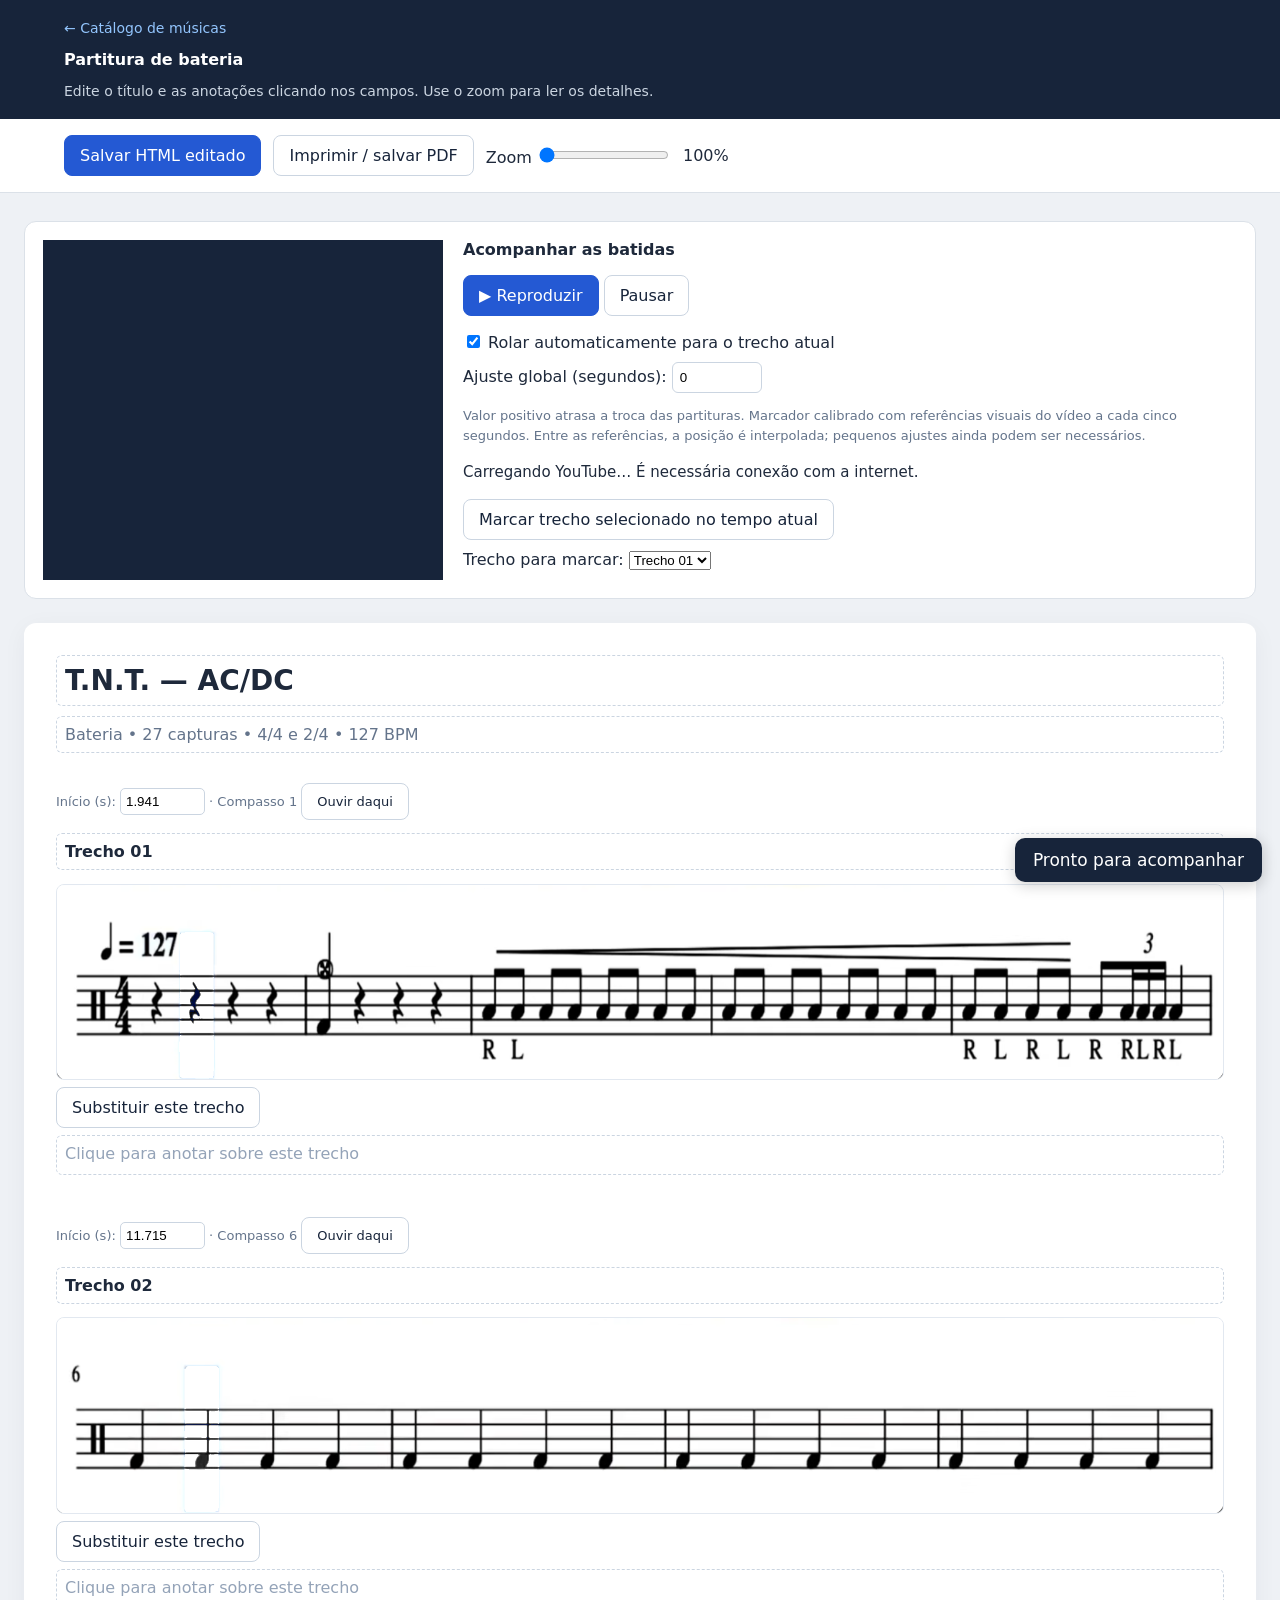
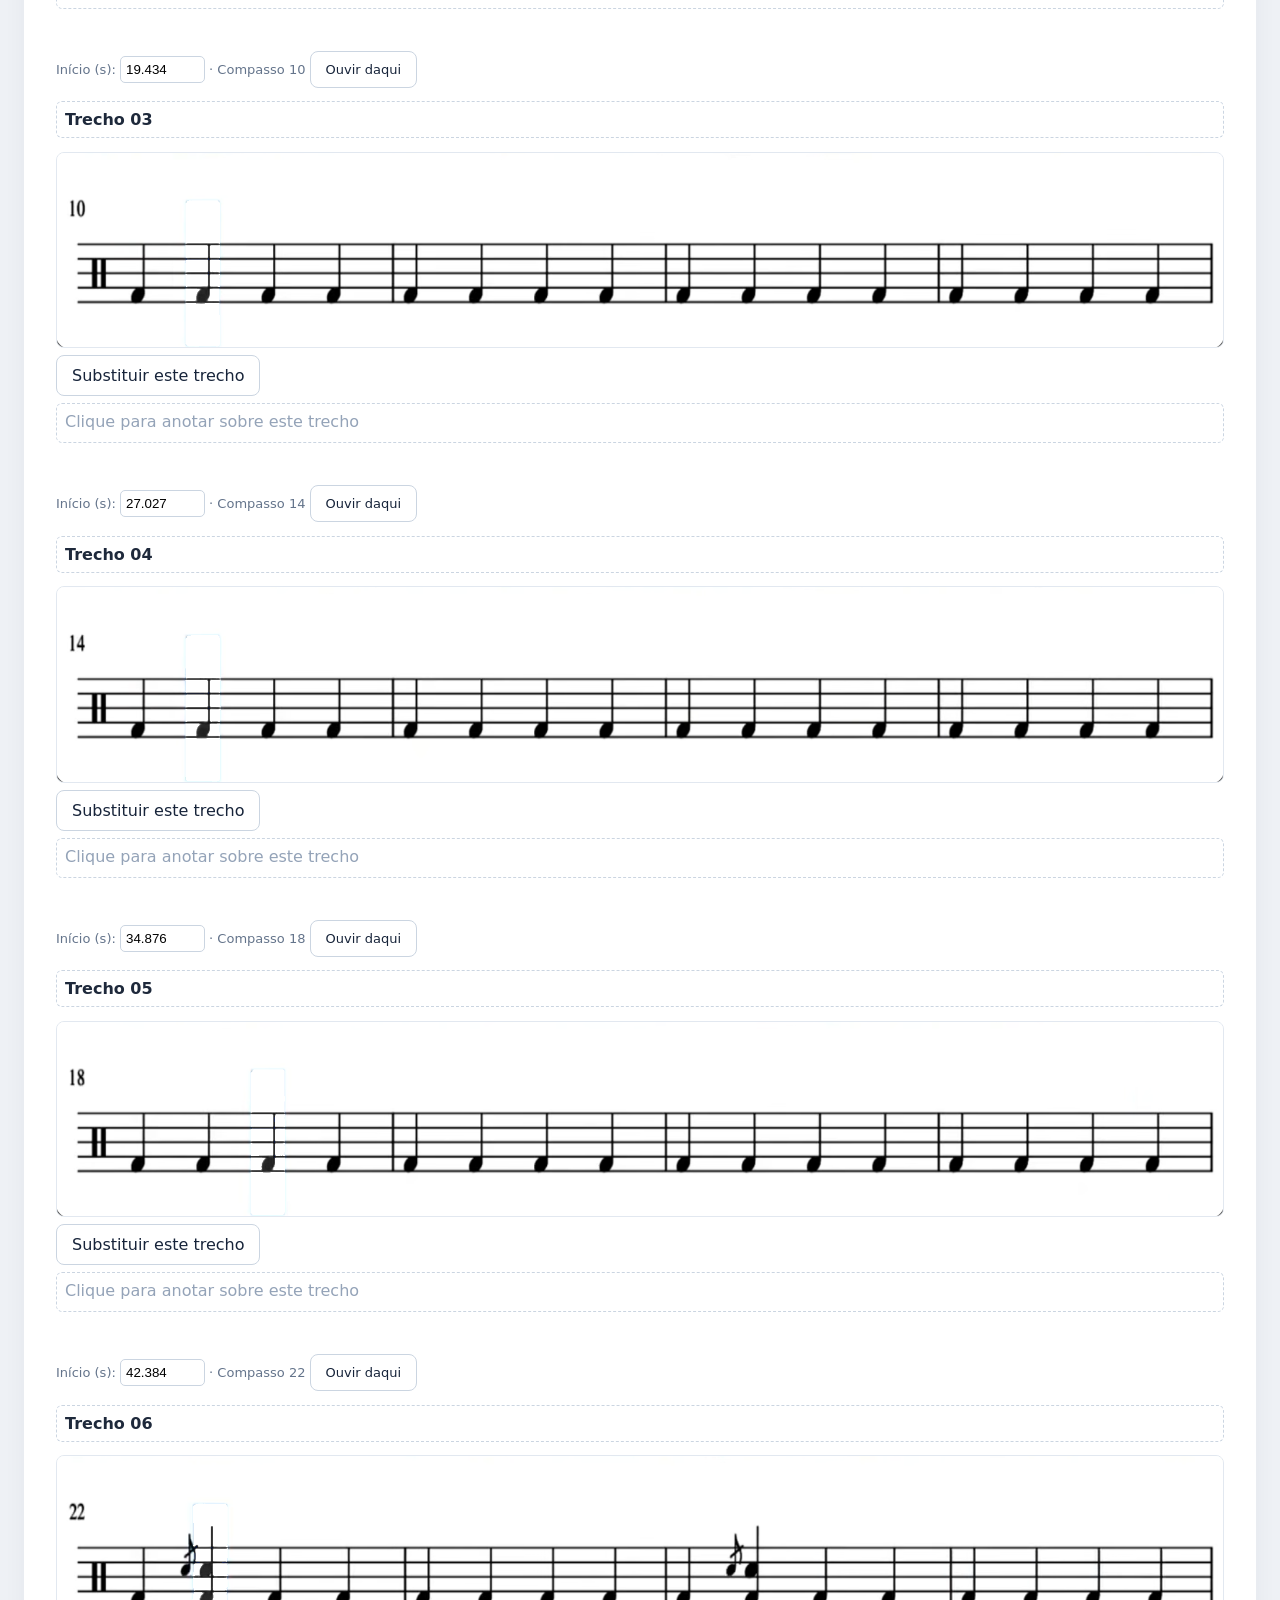
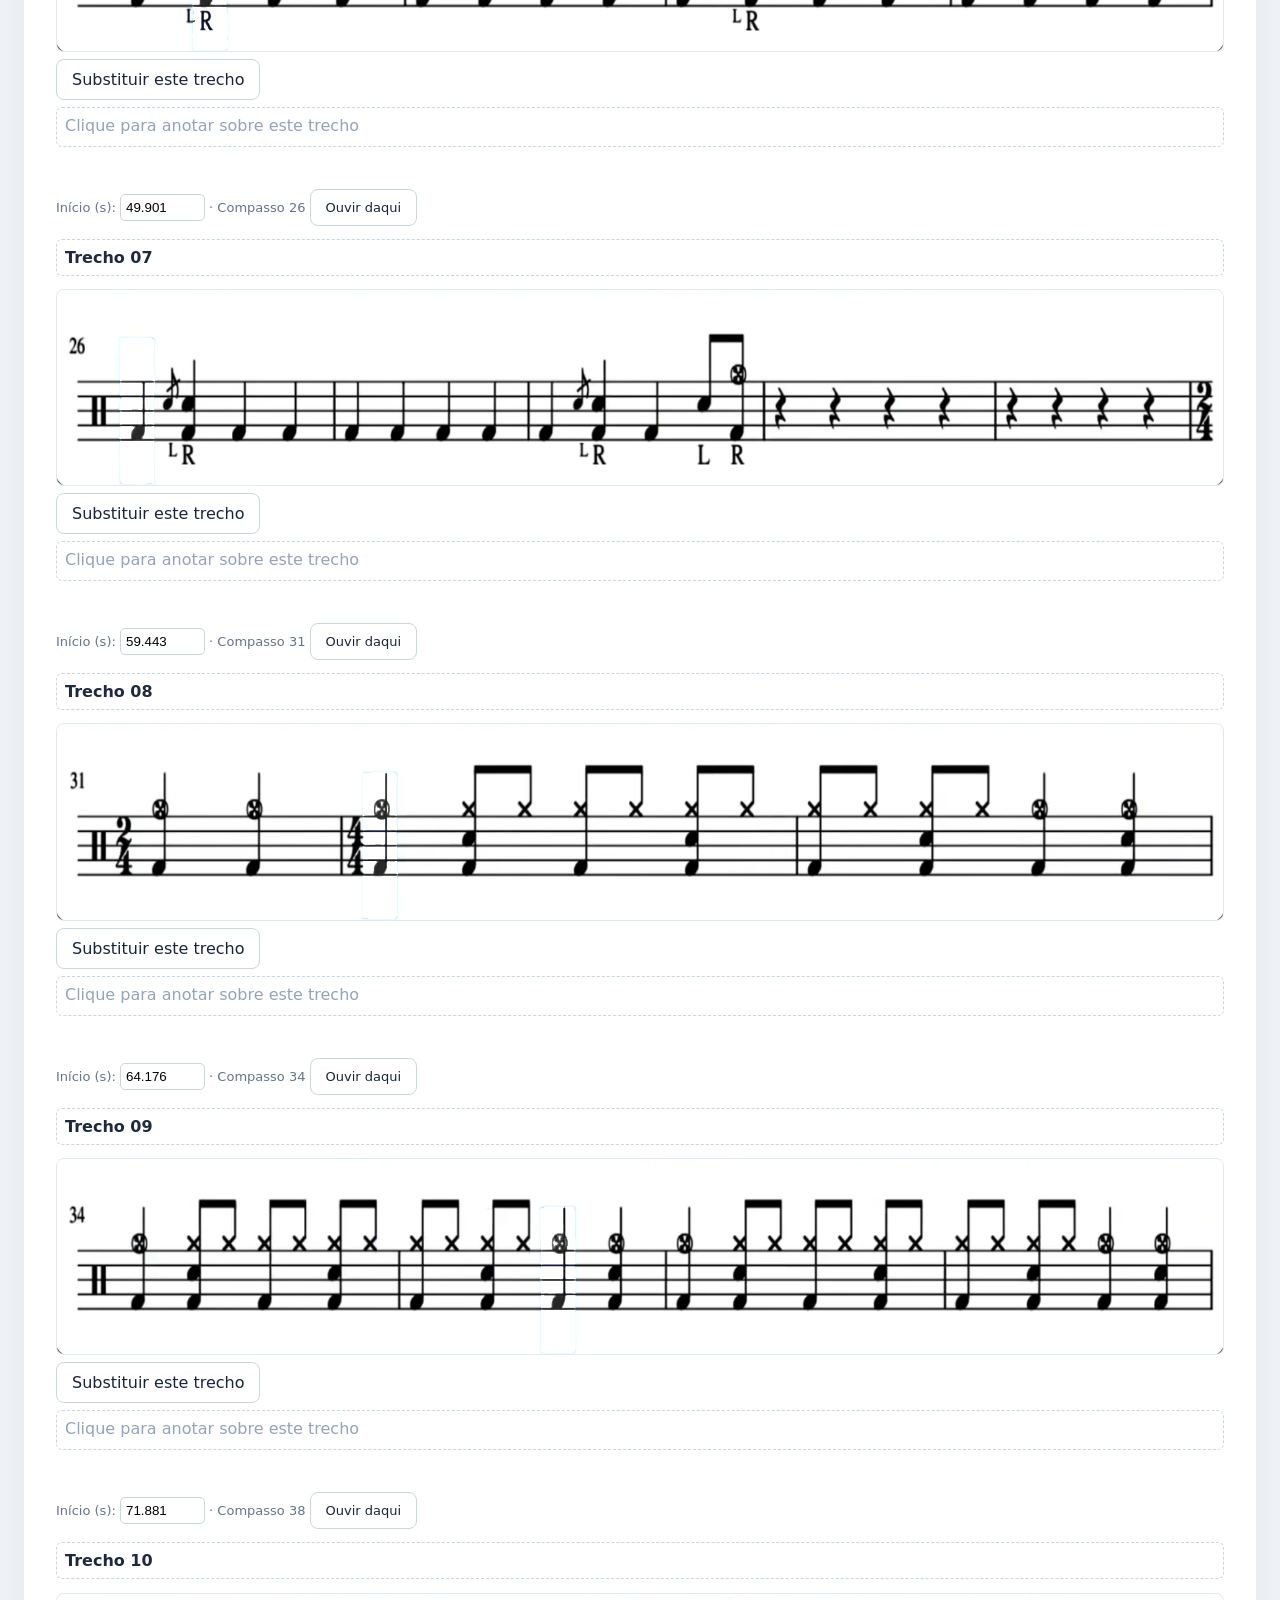
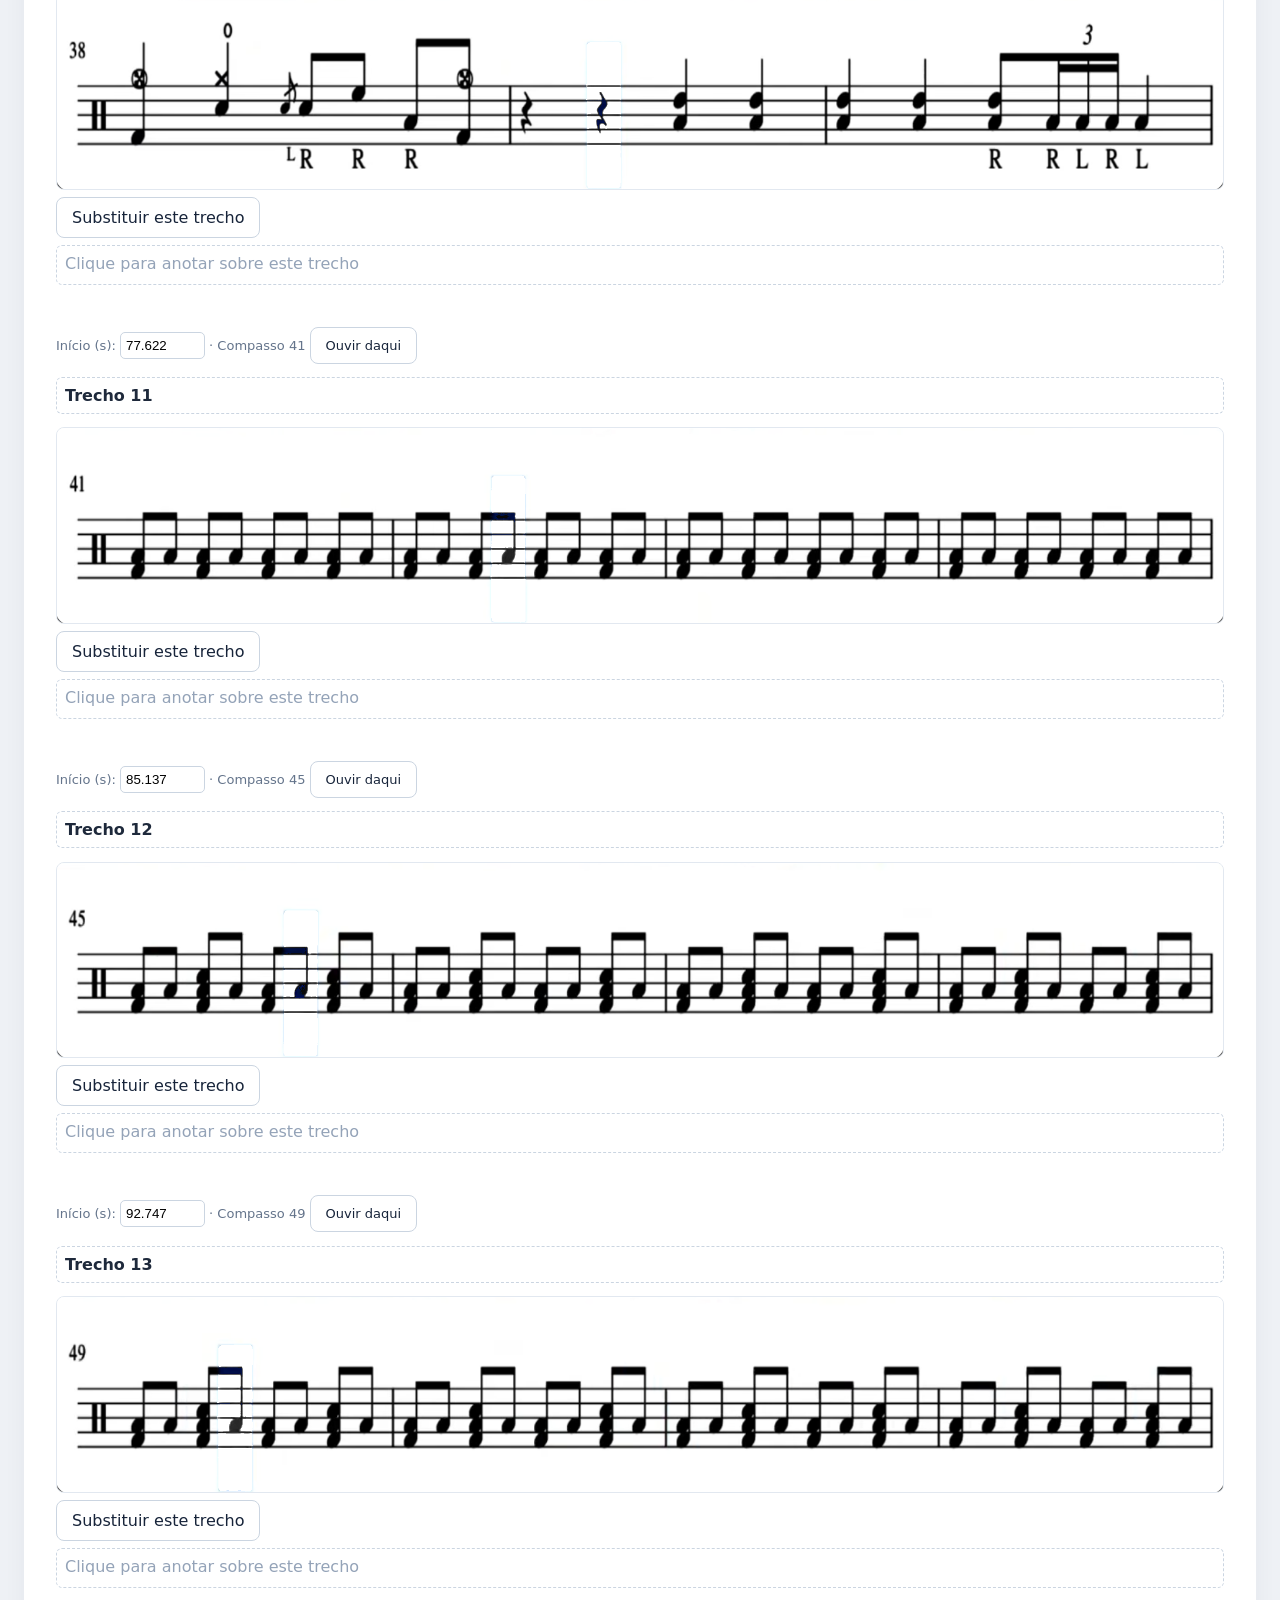
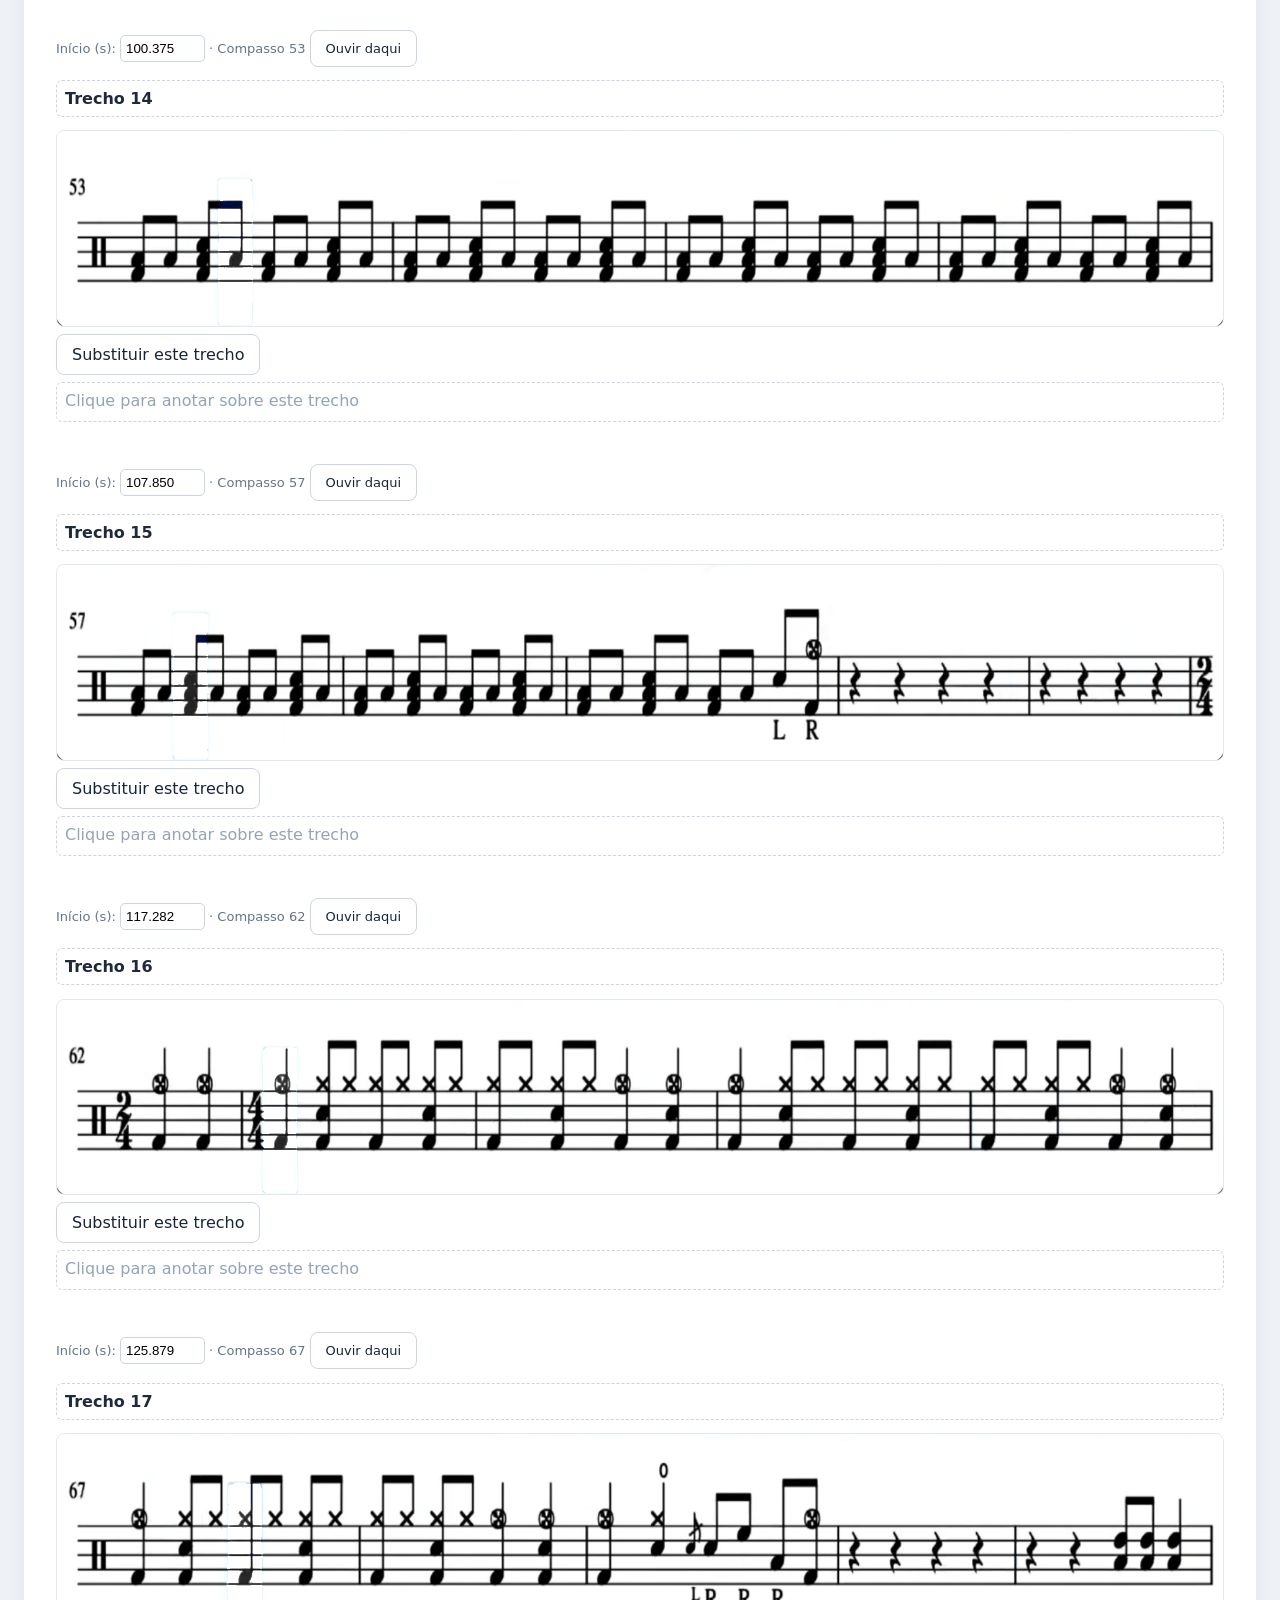
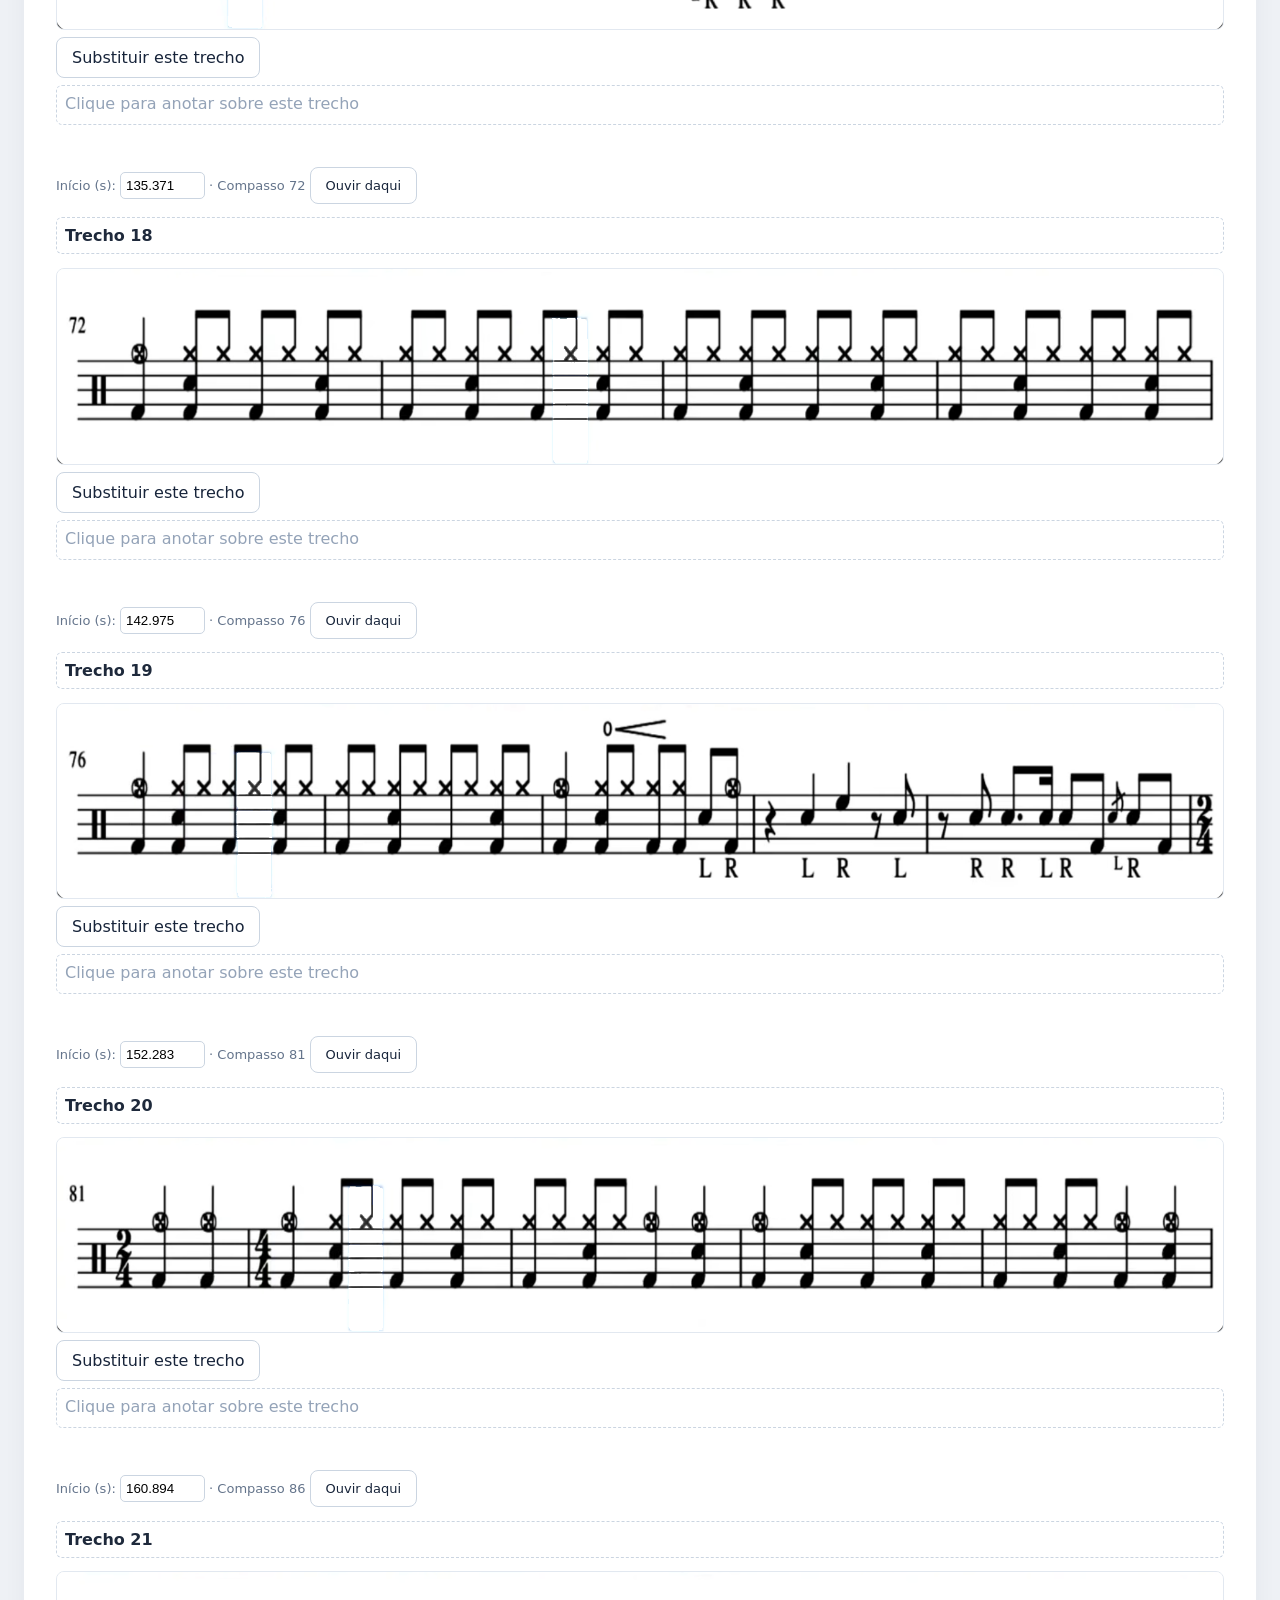
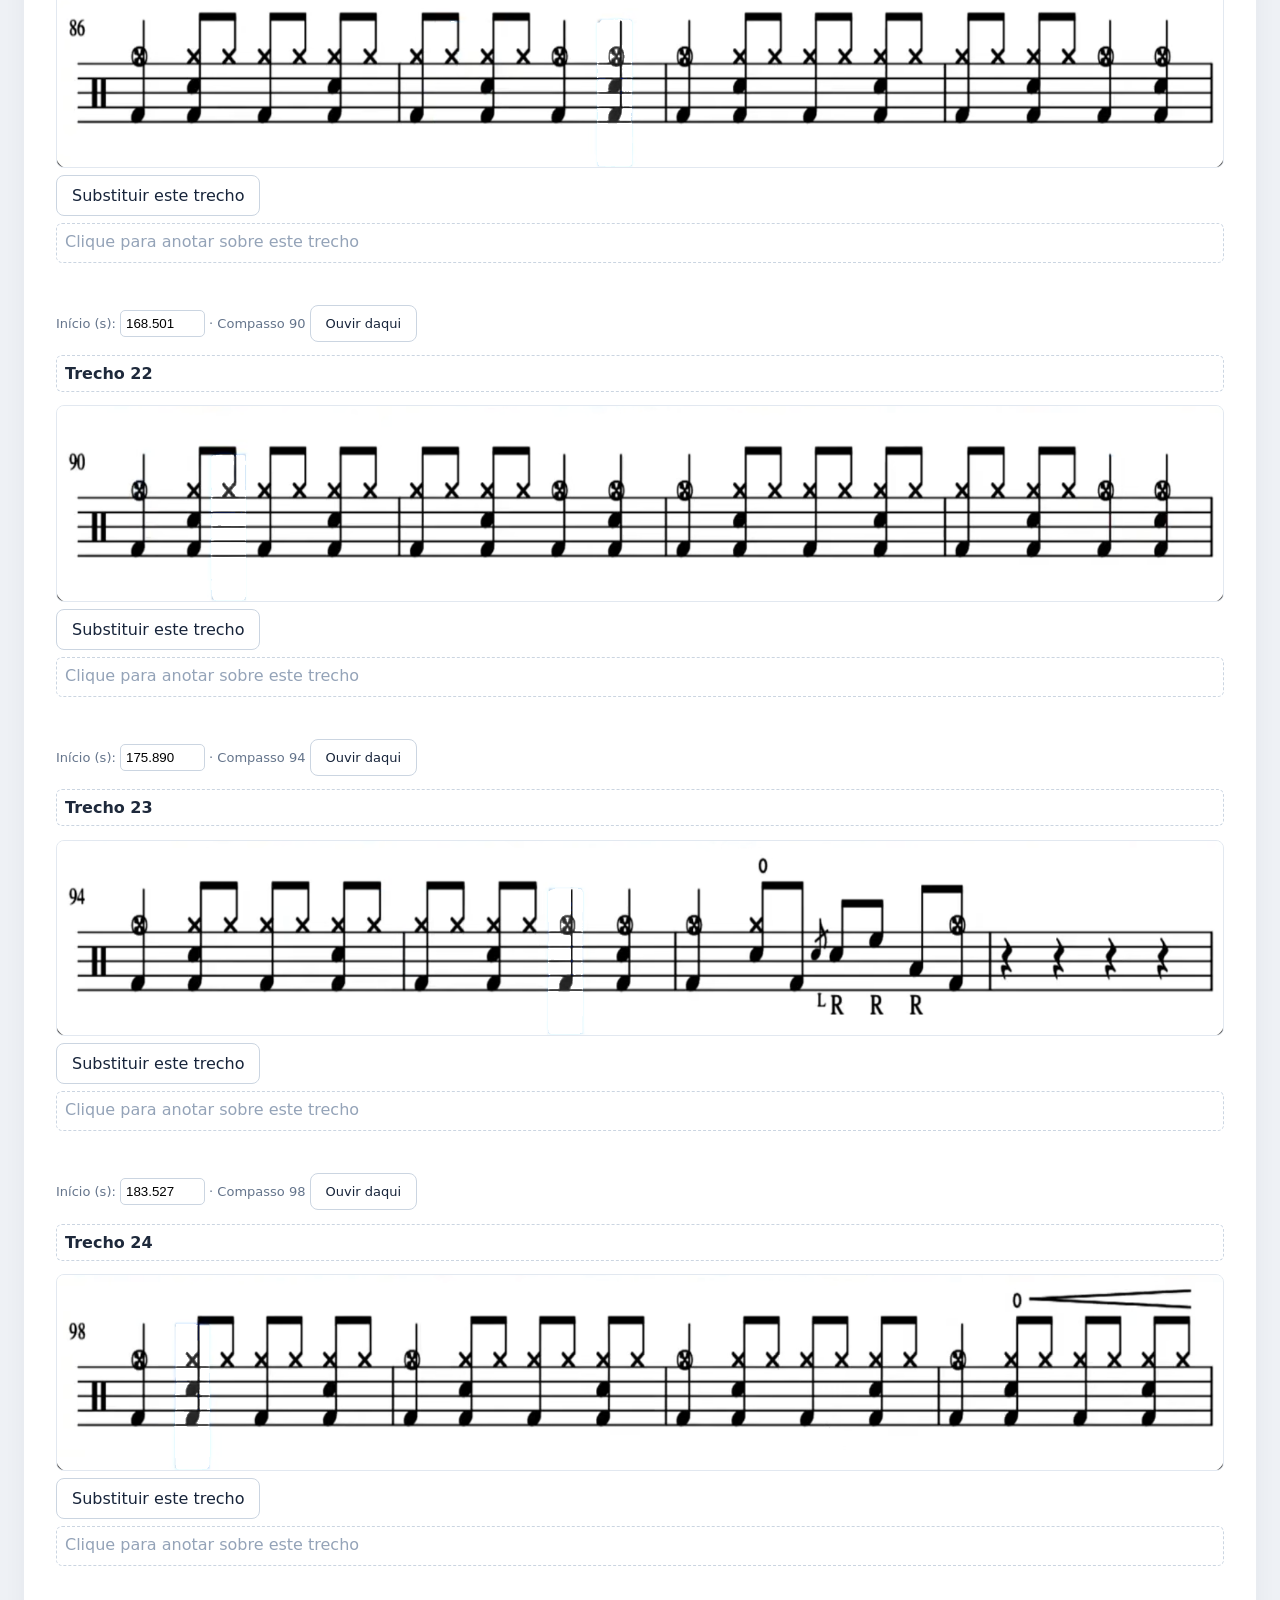
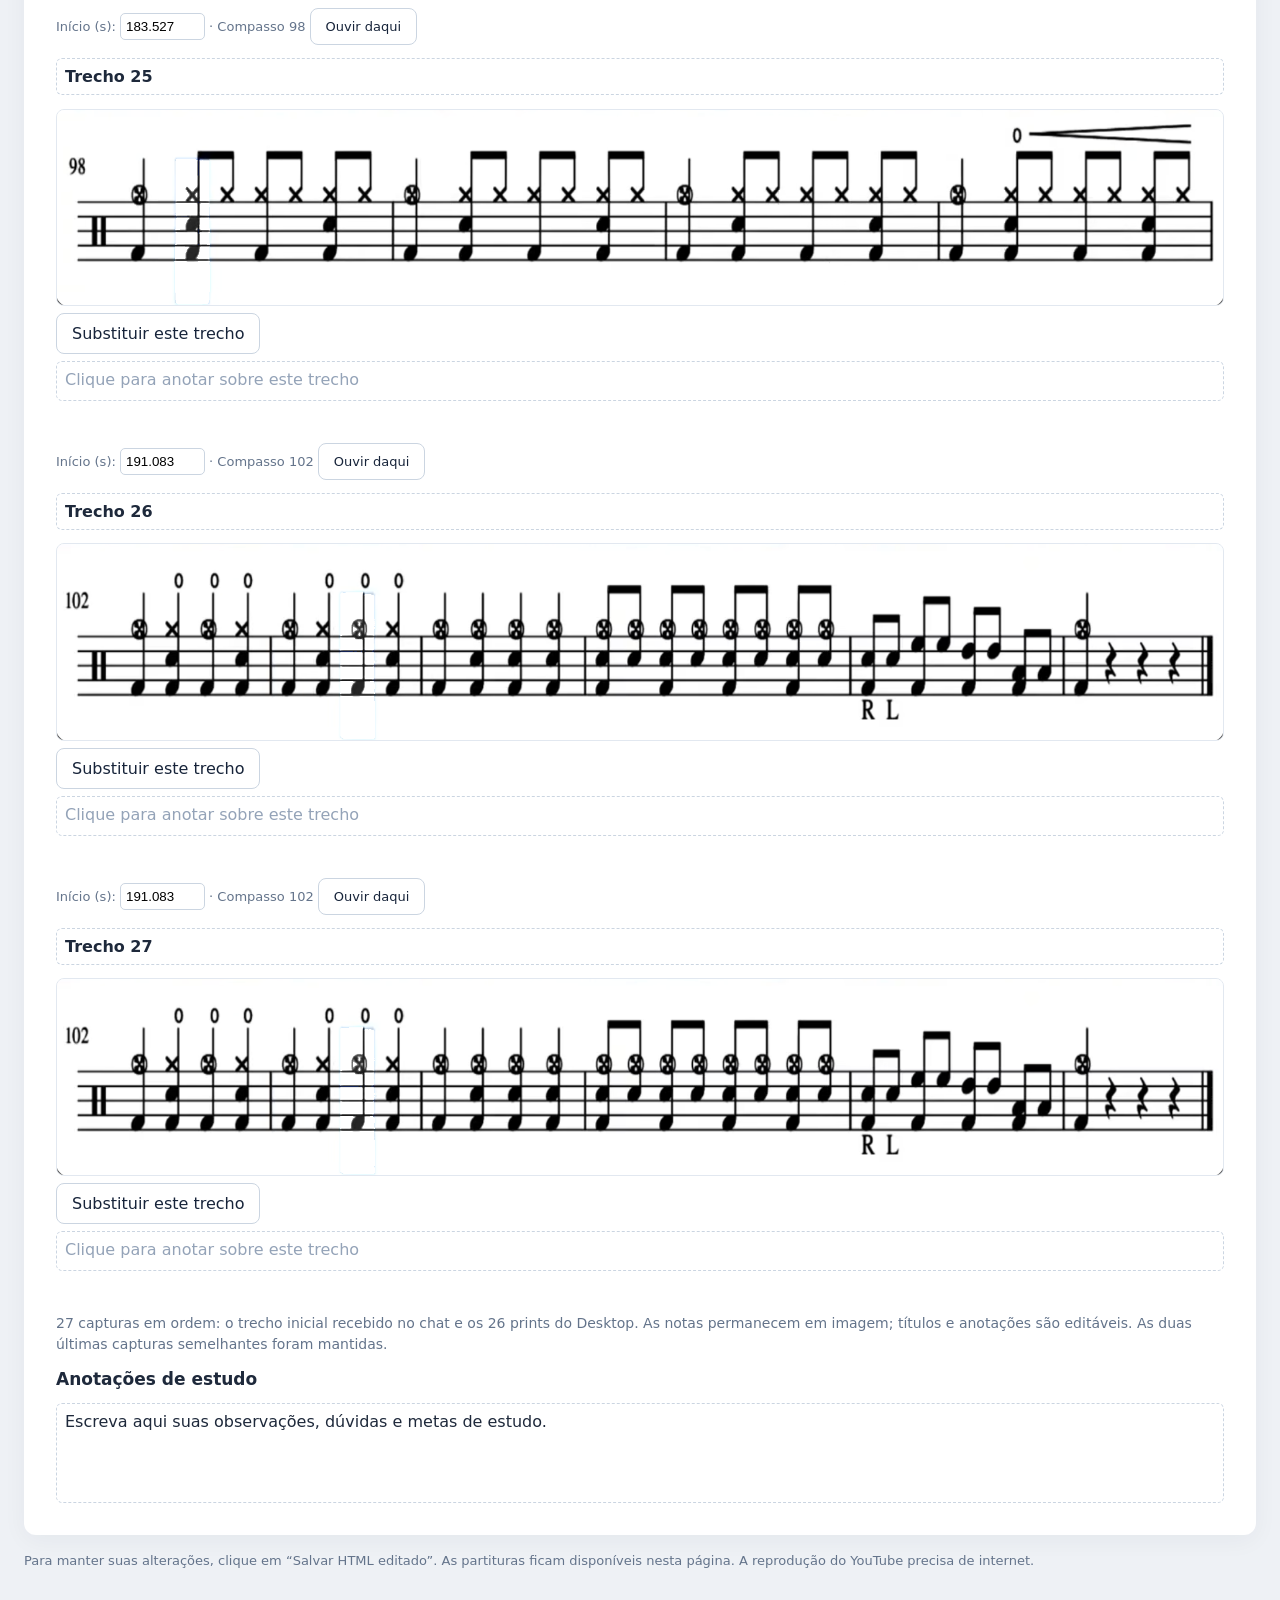
==== musicas/tnt-acdc/index.html @ f01b8e21 "Create drum music catalog with TNT score player" ====
<!doctype html>
<html lang="pt-BR"><head><meta charset="utf-8"><meta name="referrer" content="strict-origin-when-cross-origin"><meta name="viewport" content="width=device-width,initial-scale=1"><title>T.N.T. — Partitura de bateria</title>
<link rel="stylesheet" href="player.css"></head><body>
<header><a class="catalog-back" href="../../">← Catálogo de músicas</a><strong>Partitura de bateria</strong><p>Edite o título e as anotações clicando nos campos. Use o zoom para ler os detalhes.</p></header>
<div class="toolbar"><button class="primary" onclick="downloadHTML()">Salvar HTML editado</button><button onclick="window.print()">Imprimir / salvar PDF</button><label>Zoom <input id="zoom" type="range" min="100" max="250" value="100" aria-label="Zoom da partitura"></label><span id="zoomValue">100%</span><span class="status" id="status" role="status"></span></div>
<main><section class="follow-panel no-print"><div class="follow-layout"><div class="video-wrap"><div id="youtube-player"></div></div><div class="follow-controls"><strong>Acompanhar as batidas</strong><p><button class="primary" onclick="playMusic()">▶ Reproduzir</button> <button onclick="pauseMusic()">Pausar</button></p><label><input id="autoFollow" type="checkbox" checked> Rolar automaticamente para o trecho atual</label><label>Ajuste global (segundos): <input id="syncOffset" type="number" value="0" step="0.1" onchange="saveOffset(this)"></label><p class="sync-warning">Valor positivo atrasa a troca das partituras. Marcador calibrado com referências visuais do vídeo a cada cinco segundos. Entre as referências, a posição é interpolada; pequenos ajustes ainda podem ser necessários.</p><p id="playStatus" class="play-status" role="status">Carregando YouTube… É necessária conexão com a internet.</p><button onclick="markCurrent()">Marcar trecho selecionado no tempo atual</button><label>Trecho para marcar: <select id="markSelect"></select></label></div></div></section><article class="sheet"><h1 contenteditable="true" aria-label="Título">T.N.T. — AC/DC</h1><div class="subtitle" contenteditable="true" aria-label="Descrição">Bateria • 27 capturas • 4/4 e 2/4 • 127 BPM</div><section class="part" data-start="0.000" data-measure="1" data-auto="true"><div class="sync-time no-print">Início (s): <input class="part-start" type="number" step="0.1" min="0" value="0.000" onchange="updateStart(this)"> · Compasso 1 <button onclick="seekPart(this)">Ouvir daqui</button></div><h2 contenteditable="true">Trecho 01</h2><div class="score-scroll"><div class="score-surface"><img class="score-image" src="partitura-01.png" alt="Partitura de bateria, trecho 1"><div class="beat-cursor" aria-hidden="true"></div></div></div><label class="upload no-print">Substituir este trecho<input type="file" accept="image/*" onchange="replacePart(this)"></label><div class="notes part-note" contenteditable="true" aria-label="Anotação do trecho 1"></div></section><section class="part" data-start="9.449" data-measure="6" data-auto="true"><div class="sync-time no-print">Início (s): <input class="part-start" type="number" step="0.1" min="0" value="9.449" onchange="updateStart(this)"> · Compasso 6 <button onclick="seekPart(this)">Ouvir daqui</button></div><h2 contenteditable="true">Trecho 02</h2><div class="score-scroll"><div class="score-surface"><img class="score-image" src="partitura-02.png" alt="Partitura de bateria, trecho 2"><div class="beat-cursor" aria-hidden="true"></div></div></div><label class="upload no-print">Substituir este trecho<input type="file" accept="image/*" onchange="replacePart(this)"></label><div class="notes part-note" contenteditable="true" aria-label="Anotação do trecho 2"></div></section><section class="part" data-start="17.008" data-measure="10" data-auto="true"><div class="sync-time no-print">Início (s): <input class="part-start" type="number" step="0.1" min="0" value="17.008" onchange="updateStart(this)"> · Compasso 10 <button onclick="seekPart(this)">Ouvir daqui</button></div><h2 contenteditable="true">Trecho 03</h2><div class="score-scroll"><div class="score-surface"><img class="score-image" src="partitura-03.png" alt="Partitura de bateria, trecho 3"><div class="beat-cursor" aria-hidden="true"></div></div></div><label class="upload no-print">Substituir este trecho<input type="file" accept="image/*" onchange="replacePart(this)"></label><div class="notes part-note" contenteditable="true" aria-label="Anotação do trecho 3"></div></section><section class="part" data-start="24.567" data-measure="14" data-auto="true"><div class="sync-time no-print">Início (s): <input class="part-start" type="number" step="0.1" min="0" value="24.567" onchange="updateStart(this)"> · Compasso 14 <button onclick="seekPart(this)">Ouvir daqui</button></div><h2 contenteditable="true">Trecho 04</h2><div class="score-scroll"><div class="score-surface"><img class="score-image" src="partitura-04.png" alt="Partitura de bateria, trecho 4"><div class="beat-cursor" aria-hidden="true"></div></div></div><label class="upload no-print">Substituir este trecho<input type="file" accept="image/*" onchange="replacePart(this)"></label><div class="notes part-note" contenteditable="true" aria-label="Anotação do trecho 4"></div></section><section class="part" data-start="32.126" data-measure="18" data-auto="true"><div class="sync-time no-print">Início (s): <input class="part-start" type="number" step="0.1" min="0" value="32.126" onchange="updateStart(this)"> · Compasso 18 <button onclick="seekPart(this)">Ouvir daqui</button></div><h2 contenteditable="true">Trecho 05</h2><div class="score-scroll"><div class="score-surface"><img class="score-image" src="partitura-05.png" alt="Partitura de bateria, trecho 5"><div class="beat-cursor" aria-hidden="true"></div></div></div><label class="upload no-print">Substituir este trecho<input type="file" accept="image/*" onchange="replacePart(this)"></label><div class="notes part-note" contenteditable="true" aria-label="Anotação do trecho 5"></div></section><section class="part" data-start="39.685" data-measure="22" data-auto="true"><div class="sync-time no-print">Início (s): <input class="part-start" type="number" step="0.1" min="0" value="39.685" onchange="updateStart(this)"> · Compasso 22 <button onclick="seekPart(this)">Ouvir daqui</button></div><h2 contenteditable="true">Trecho 06</h2><div class="score-scroll"><div class="score-surface"><img class="score-image" src="partitura-06.png" alt="Partitura de bateria, trecho 6"><div class="beat-cursor" aria-hidden="true"></div></div></div><label class="upload no-print">Substituir este trecho<input type="file" accept="image/*" onchange="replacePart(this)"></label><div class="notes part-note" contenteditable="true" aria-label="Anotação do trecho 6"></div></section><section class="part" data-start="47.244" data-measure="26" data-auto="true"><div class="sync-time no-print">Início (s): <input class="part-start" type="number" step="0.1" min="0" value="47.244" onchange="updateStart(this)"> · Compasso 26 <button onclick="seekPart(this)">Ouvir daqui</button></div><h2 contenteditable="true">Trecho 07</h2><div class="score-scroll"><div class="score-surface"><img class="score-image" src="partitura-07.png" alt="Partitura de bateria, trecho 7"><div class="beat-cursor" aria-hidden="true"></div></div></div><label class="upload no-print">Substituir este trecho<input type="file" accept="image/*" onchange="replacePart(this)"></label><div class="notes part-note" contenteditable="true" aria-label="Anotação do trecho 7"></div></section><section class="part" data-start="56.693" data-measure="31" data-auto="true"><div class="sync-time no-print">Início (s): <input class="part-start" type="number" step="0.1" min="0" value="56.693" onchange="updateStart(this)"> · Compasso 31 <button onclick="seekPart(this)">Ouvir daqui</button></div><h2 contenteditable="true">Trecho 08</h2><div class="score-scroll"><div class="score-surface"><img class="score-image" src="partitura-08.png" alt="Partitura de bateria, trecho 8"><div class="beat-cursor" aria-hidden="true"></div></div></div><label class="upload no-print">Substituir este trecho<input type="file" accept="image/*" onchange="replacePart(this)"></label><div class="notes part-note" contenteditable="true" aria-label="Anotação do trecho 8"></div></section><section class="part" data-start="62.362" data-measure="34" data-auto="true"><div class="sync-time no-print">Início (s): <input class="part-start" type="number" step="0.1" min="0" value="62.362" onchange="updateStart(this)"> · Compasso 34 <button onclick="seekPart(this)">Ouvir daqui</button></div><h2 contenteditable="true">Trecho 09</h2><div class="score-scroll"><div class="score-surface"><img class="score-image" src="partitura-09.png" alt="Partitura de bateria, trecho 9"><div class="beat-cursor" aria-hidden="true"></div></div></div><label class="upload no-print">Substituir este trecho<input type="file" accept="image/*" onchange="replacePart(this)"></label><div class="notes part-note" contenteditable="true" aria-label="Anotação do trecho 9"></div></section><section class="part" data-start="69.921" data-measure="38" data-auto="true"><div class="sync-time no-print">Início (s): <input class="part-start" type="number" step="0.1" min="0" value="69.921" onchange="updateStart(this)"> · Compasso 38 <button onclick="seekPart(this)">Ouvir daqui</button></div><h2 contenteditable="true">Trecho 10</h2><div class="score-scroll"><div class="score-surface"><img class="score-image" src="partitura-10.png" alt="Partitura de bateria, trecho 10"><div class="beat-cursor" aria-hidden="true"></div></div></div><label class="upload no-print">Substituir este trecho<input type="file" accept="image/*" onchange="replacePart(this)"></label><div class="notes part-note" contenteditable="true" aria-label="Anotação do trecho 10"></div></section><section class="part" data-start="75.591" data-measure="41" data-auto="true"><div class="sync-time no-print">Início (s): <input class="part-start" type="number" step="0.1" min="0" value="75.591" onchange="updateStart(this)"> · Compasso 41 <button onclick="seekPart(this)">Ouvir daqui</button></div><h2 contenteditable="true">Trecho 11</h2><div class="score-scroll"><div class="score-surface"><img class="score-image" src="partitura-11.png" alt="Partitura de bateria, trecho 11"><div class="beat-cursor" aria-hidden="true"></div></div></div><label class="upload no-print">Substituir este trecho<input type="file" accept="image/*" onchange="replacePart(this)"></label><div class="notes part-note" contenteditable="true" aria-label="Anotação do trecho 11"></div></section><section class="part" data-start="83.150" data-measure="45" data-auto="true"><div class="sync-time no-print">Início (s): <input class="part-start" type="number" step="0.1" min="0" value="83.150" onchange="updateStart(this)"> · Compasso 45 <button onclick="seekPart(this)">Ouvir daqui</button></div><h2 contenteditable="true">Trecho 12</h2><div class="score-scroll"><div class="score-surface"><img class="score-image" src="partitura-12.png" alt="Partitura de bateria, trecho 12"><div class="beat-cursor" aria-hidden="true"></div></div></div><label class="upload no-print">Substituir este trecho<input type="file" accept="image/*" onchange="replacePart(this)"></label><div class="notes part-note" contenteditable="true" aria-label="Anotação do trecho 12"></div></section><section class="part" data-start="90.709" data-measure="49" data-auto="true"><div class="sync-time no-print">Início (s): <input class="part-start" type="number" step="0.1" min="0" value="90.709" onchange="updateStart(this)"> · Compasso 49 <button onclick="seekPart(this)">Ouvir daqui</button></div><h2 contenteditable="true">Trecho 13</h2><div class="score-scroll"><div class="score-surface"><img class="score-image" src="partitura-13.png" alt="Partitura de bateria, trecho 13"><div class="beat-cursor" aria-hidden="true"></div></div></div><label class="upload no-print">Substituir este trecho<input type="file" accept="image/*" onchange="replacePart(this)"></label><div class="notes part-note" contenteditable="true" aria-label="Anotação do trecho 13"></div></section><section class="part" data-start="98.268" data-measure="53" data-auto="true"><div class="sync-time no-print">Início (s): <input class="part-start" type="number" step="0.1" min="0" value="98.268" onchange="updateStart(this)"> · Compasso 53 <button onclick="seekPart(this)">Ouvir daqui</button></div><h2 contenteditable="true">Trecho 14</h2><div class="score-scroll"><div class="score-surface"><img class="score-image" src="partitura-14.png" alt="Partitura de bateria, trecho 14"><div class="beat-cursor" aria-hidden="true"></div></div></div><label class="upload no-print">Substituir este trecho<input type="file" accept="image/*" onchange="replacePart(this)"></label><div class="notes part-note" contenteditable="true" aria-label="Anotação do trecho 14"></div></section><section class="part" data-start="105.827" data-measure="57" data-auto="true"><div class="sync-time no-print">Início (s): <input class="part-start" type="number" step="0.1" min="0" value="105.827" onchange="updateStart(this)"> · Compasso 57 <button onclick="seekPart(this)">Ouvir daqui</button></div><h2 contenteditable="true">Trecho 15</h2><div class="score-scroll"><div class="score-surface"><img class="score-image" src="partitura-15.png" alt="Partitura de bateria, trecho 15"><div class="beat-cursor" aria-hidden="true"></div></div></div><label class="upload no-print">Substituir este trecho<input type="file" accept="image/*" onchange="replacePart(this)"></label><div class="notes part-note" contenteditable="true" aria-label="Anotação do trecho 15"></div></section><section class="part" data-start="115.276" data-measure="62" data-auto="true"><div class="sync-time no-print">Início (s): <input class="part-start" type="number" step="0.1" min="0" value="115.276" onchange="updateStart(this)"> · Compasso 62 <button onclick="seekPart(this)">Ouvir daqui</button></div><h2 contenteditable="true">Trecho 16</h2><div class="score-scroll"><div class="score-surface"><img class="score-image" src="partitura-16.png" alt="Partitura de bateria, trecho 16"><div class="beat-cursor" aria-hidden="true"></div></div></div><label class="upload no-print">Substituir este trecho<input type="file" accept="image/*" onchange="replacePart(this)"></label><div class="notes part-note" contenteditable="true" aria-label="Anotação do trecho 16"></div></section><section class="part" data-start="124.724" data-measure="67" data-auto="true"><div class="sync-time no-print">Início (s): <input class="part-start" type="number" step="0.1" min="0" value="124.724" onchange="updateStart(this)"> · Compasso 67 <button onclick="seekPart(this)">Ouvir daqui</button></div><h2 contenteditable="true">Trecho 17</h2><div class="score-scroll"><div class="score-surface"><img class="score-image" src="partitura-17.png" alt="Partitura de bateria, trecho 17"><div class="beat-cursor" aria-hidden="true"></div></div></div><label class="upload no-print">Substituir este trecho<input type="file" accept="image/*" onchange="replacePart(this)"></label><div class="notes part-note" contenteditable="true" aria-label="Anotação do trecho 17"></div></section><section class="part" data-start="134.173" data-measure="72" data-auto="true"><div class="sync-time no-print">Início (s): <input class="part-start" type="number" step="0.1" min="0" value="134.173" onchange="updateStart(this)"> · Compasso 72 <button onclick="seekPart(this)">Ouvir daqui</button></div><h2 contenteditable="true">Trecho 18</h2><div class="score-scroll"><div class="score-surface"><img class="score-image" src="partitura-18.png" alt="Partitura de bateria, trecho 18"><div class="beat-cursor" aria-hidden="true"></div></div></div><label class="upload no-print">Substituir este trecho<input type="file" accept="image/*" onchange="replacePart(this)"></label><div class="notes part-note" contenteditable="true" aria-label="Anotação do trecho 18"></div></section><section class="part" data-start="141.732" data-measure="76" data-auto="true"><div class="sync-time no-print">Início (s): <input class="part-start" type="number" step="0.1" min="0" value="141.732" onchange="updateStart(this)"> · Compasso 76 <button onclick="seekPart(this)">Ouvir daqui</button></div><h2 contenteditable="true">Trecho 19</h2><div class="score-scroll"><div class="score-surface"><img class="score-image" src="partitura-19.png" alt="Partitura de bateria, trecho 19"><div class="beat-cursor" aria-hidden="true"></div></div></div><label class="upload no-print">Substituir este trecho<input type="file" accept="image/*" onchange="replacePart(this)"></label><div class="notes part-note" contenteditable="true" aria-label="Anotação do trecho 19"></div></section><section class="part" data-start="151.181" data-measure="81" data-auto="true"><div class="sync-time no-print">Início (s): <input class="part-start" type="number" step="0.1" min="0" value="151.181" onchange="updateStart(this)"> · Compasso 81 <button onclick="seekPart(this)">Ouvir daqui</button></div><h2 contenteditable="true">Trecho 20</h2><div class="score-scroll"><div class="score-surface"><img class="score-image" src="partitura-20.png" alt="Partitura de bateria, trecho 20"><div class="beat-cursor" aria-hidden="true"></div></div></div><label class="upload no-print">Substituir este trecho<input type="file" accept="image/*" onchange="replacePart(this)"></label><div class="notes part-note" contenteditable="true" aria-label="Anotação do trecho 20"></div></section><section class="part" data-start="160.630" data-measure="86" data-auto="true"><div class="sync-time no-print">Início (s): <input class="part-start" type="number" step="0.1" min="0" value="160.630" onchange="updateStart(this)"> · Compasso 86 <button onclick="seekPart(this)">Ouvir daqui</button></div><h2 contenteditable="true">Trecho 21</h2><div class="score-scroll"><div class="score-surface"><img class="score-image" src="partitura-21.png" alt="Partitura de bateria, trecho 21"><div class="beat-cursor" aria-hidden="true"></div></div></div><label class="upload no-print">Substituir este trecho<input type="file" accept="image/*" onchange="replacePart(this)"></label><div class="notes part-note" contenteditable="true" aria-label="Anotação do trecho 21"></div></section><section class="part" data-start="168.189" data-measure="90" data-auto="true"><div class="sync-time no-print">Início (s): <input class="part-start" type="number" step="0.1" min="0" value="168.189" onchange="updateStart(this)"> · Compasso 90 <button onclick="seekPart(this)">Ouvir daqui</button></div><h2 contenteditable="true">Trecho 22</h2><div class="score-scroll"><div class="score-surface"><img class="score-image" src="partitura-22.png" alt="Partitura de bateria, trecho 22"><div class="beat-cursor" aria-hidden="true"></div></div></div><label class="upload no-print">Substituir este trecho<input type="file" accept="image/*" onchange="replacePart(this)"></label><div class="notes part-note" contenteditable="true" aria-label="Anotação do trecho 22"></div></section><section class="part" data-start="175.748" data-measure="94" data-auto="true"><div class="sync-time no-print">Início (s): <input class="part-start" type="number" step="0.1" min="0" value="175.748" onchange="updateStart(this)"> · Compasso 94 <button onclick="seekPart(this)">Ouvir daqui</button></div><h2 contenteditable="true">Trecho 23</h2><div class="score-scroll"><div class="score-surface"><img class="score-image" src="partitura-23.png" alt="Partitura de bateria, trecho 23"><div class="beat-cursor" aria-hidden="true"></div></div></div><label class="upload no-print">Substituir este trecho<input type="file" accept="image/*" onchange="replacePart(this)"></label><div class="notes part-note" contenteditable="true" aria-label="Anotação do trecho 23"></div></section><section class="part" data-start="183.307" data-measure="98" data-auto="false"><div class="sync-time no-print">Início (s): <input class="part-start" type="number" step="0.1" min="0" value="183.307" onchange="updateStart(this)"> · Compasso 98 <button onclick="seekPart(this)">Ouvir daqui</button></div><h2 contenteditable="true">Trecho 24</h2><div class="score-scroll"><div class="score-surface"><img class="score-image" src="partitura-24.png" alt="Partitura de bateria, trecho 24"><div class="beat-cursor" aria-hidden="true"></div></div></div><label class="upload no-print">Substituir este trecho<input type="file" accept="image/*" onchange="replacePart(this)"></label><div class="notes part-note" contenteditable="true" aria-label="Anotação do trecho 24"></div></section><section class="part" data-start="183.307" data-measure="98" data-auto="true"><div class="sync-time no-print">Início (s): <input class="part-start" type="number" step="0.1" min="0" value="183.307" onchange="updateStart(this)"> · Compasso 98 <button onclick="seekPart(this)">Ouvir daqui</button></div><h2 contenteditable="true">Trecho 25</h2><div class="score-scroll"><div class="score-surface"><img class="score-image" src="partitura-25.png" alt="Partitura de bateria, trecho 25"><div class="beat-cursor" aria-hidden="true"></div></div></div><label class="upload no-print">Substituir este trecho<input type="file" accept="image/*" onchange="replacePart(this)"></label><div class="notes part-note" contenteditable="true" aria-label="Anotação do trecho 25"></div></section><section class="part" data-start="190.866" data-measure="102" data-auto="false"><div class="sync-time no-print">Início (s): <input class="part-start" type="number" step="0.1" min="0" value="190.866" onchange="updateStart(this)"> · Compasso 102 <button onclick="seekPart(this)">Ouvir daqui</button></div><h2 contenteditable="true">Trecho 26</h2><div class="score-scroll"><div class="score-surface"><img class="score-image" src="partitura-26.png" alt="Partitura de bateria, trecho 26"><div class="beat-cursor" aria-hidden="true"></div></div></div><label class="upload no-print">Substituir este trecho<input type="file" accept="image/*" onchange="replacePart(this)"></label><div class="notes part-note" contenteditable="true" aria-label="Anotação do trecho 26"></div></section><section class="part" data-start="190.866" data-measure="102" data-auto="true"><div class="sync-time no-print">Início (s): <input class="part-start" type="number" step="0.1" min="0" value="190.866" onchange="updateStart(this)"> · Compasso 102 <button onclick="seekPart(this)">Ouvir daqui</button></div><h2 contenteditable="true">Trecho 27</h2><div class="score-scroll"><div class="score-surface"><img class="score-image" src="partitura-27.png" alt="Partitura de bateria, trecho 27"><div class="beat-cursor" aria-hidden="true"></div></div></div><label class="upload no-print">Substituir este trecho<input type="file" accept="image/*" onchange="replacePart(this)"></label><div class="notes part-note" contenteditable="true" aria-label="Anotação do trecho 27"></div></section><p class="notice">27 capturas em ordem: o trecho inicial recebido no chat e os 26 prints do Desktop. As notas permanecem em imagem; títulos e anotações são editáveis. As duas últimas capturas semelhantes foram mantidas.</p><h2>Anotações de estudo</h2><div class="notes" contenteditable="true" aria-label="Anotações de estudo">Escreva aqui suas observações, dúvidas e metas de estudo.</div></article><footer>Para manter suas alterações, clique em “Salvar HTML editado”. As partituras ficam disponíveis nesta página. A reprodução do YouTube precisa de internet.</footer></main>
<script src="player.js"></script></body></html>
---- musicas/tnt-acdc/player.css ----
*{box-sizing:border-box}body{margin:0;background:#eef1f5;color:#1e293b;font:16px system-ui,sans-serif}header{background:#17243a;color:white;padding:20px 5vw}header p{color:#cbd5e1;font-size:14px;margin-bottom:0}.toolbar{display:flex;gap:12px;align-items:center;flex-wrap:wrap;padding:16px 5vw;background:white;border-bottom:1px solid #dbe1e8}button,.upload{font:inherit;border:1px solid #cbd5e1;border-radius:8px;padding:10px 15px;background:white;color:#17243a;cursor:pointer}button.primary{background:#2459d3;color:white;border-color:#2459d3}main{max-width:1400px;margin:28px auto;padding:0 24px}.sheet{background:white;border-radius:12px;padding:32px;box-shadow:0 5px 24px #17243a0c}h1{font-size:28px;margin:0 0 10px}[contenteditable]{border:1px dashed #cbd5e1;border-radius:6px;padding:8px;outline:none}[contenteditable]:focus{border-color:#2459d3;box-shadow:0 0 0 3px #2459d318}.subtitle{color:#64748b}.score-scroll{overflow:auto;margin:30px 0;border:1px solid #e2e8f0;border-radius:8px}.score-scroll img{display:block;width:100%;min-width:700px;height:auto}.notes{min-height:100px;white-space:pre-wrap}h2{font-size:17px}.notice{font-size:14px;color:#64748b;line-height:1.5}.status{font-size:14px;color:#2459d3}input[type=file]{display:none}input[type=range]{width:130px}footer{padding:18px 0;color:#64748b;font-size:13px}@media(max-width:600px){main{padding:0 12px}.sheet{padding:18px}}@media print{body{background:white}header,.toolbar,footer,.notice{display:none}main{margin:0;padding:0;max-width:none}.sheet{padding:0;box-shadow:none;border-radius:0}[contenteditable]{border:0;padding:0}.score-scroll{overflow:visible;border:0}.score-scroll img{width:100%!important;min-width:0} @page{size:A4 landscape;margin:16mm}}
.part{margin:30px 0 42px;break-inside:avoid}.part .score-scroll{margin:12px 0 18px}.part-note{min-height:40px;margin-top:18px}.part-note:empty:before{content:"Clique para anotar sobre este trecho";color:#94a3b8}.part h2{font-size:16px}.toolbar{position:sticky;top:0;z-index:2}@media print{.no-print{display:none}.part-note:empty{display:none}.part{margin:20px 0;page-break-inside:avoid}} 
.follow-panel{background:#fff;border:1px solid #dbe1e8;border-radius:12px;padding:18px;margin-bottom:24px}.follow-layout{display:flex;gap:20px;flex-wrap:wrap}.video-wrap{width:400px;max-width:100%;aspect-ratio:16/9;background:#17243a}.video-wrap iframe{width:100%;height:100%}.follow-controls{flex:1;min-width:220px}.follow-controls label{display:block;margin:10px 0}.follow-controls input[type=number]{width:90px;padding:7px;border:1px solid #cbd5e1;border-radius:6px}.active-part{outline:3px solid #2459d3;outline-offset:10px;background:#f5f8ff}.part{scroll-margin-top:100px}.sync-time{font-size:13px;color:#64748b}.sync-time input{width:85px;padding:5px;border:1px solid #cbd5e1;border-radius:5px}.play-status{font-size:15px;line-height:1.6}.sync-warning{font-size:13px;color:#64748b;line-height:1.5}@media print{.follow-panel,.sync-time{display:none}.active-part{outline:0;background:white}}
.score-surface{position:relative;width:100%;min-width:700px}.score-surface img{width:100%!important;min-width:0}.beat-cursor{display:none;position:absolute;top:16%;bottom:6%;width:2.5%;background:#22a7ff44;border-left:3px solid #008ce5;pointer-events:none;transform:translateX(-35%);mix-blend-mode:multiply}.active-part .beat-cursor{display:block}.beat-readout{position:fixed;bottom:18px;right:18px;background:#17243a;color:white;border-radius:10px;padding:12px 18px;z-index:10;box-shadow:0 3px 15px #0003;font-size:17px}.beat-dot{display:inline-block;width:12px;height:12px;border-radius:50%;background:#38bdf8;margin:0 5px;opacity:.3}.beat-dot.on{opacity:1;box-shadow:0 0 0 4px #38bdf830}@media print{.beat-cursor,.beat-readout{display:none!important}.score-surface{min-width:0;width:100%!important}} 
.catalog-back{display:block;color:#93c5fd;text-decoration:none;margin-bottom:14px;font-size:14px}.catalog-back:hover{text-decoration:underline}
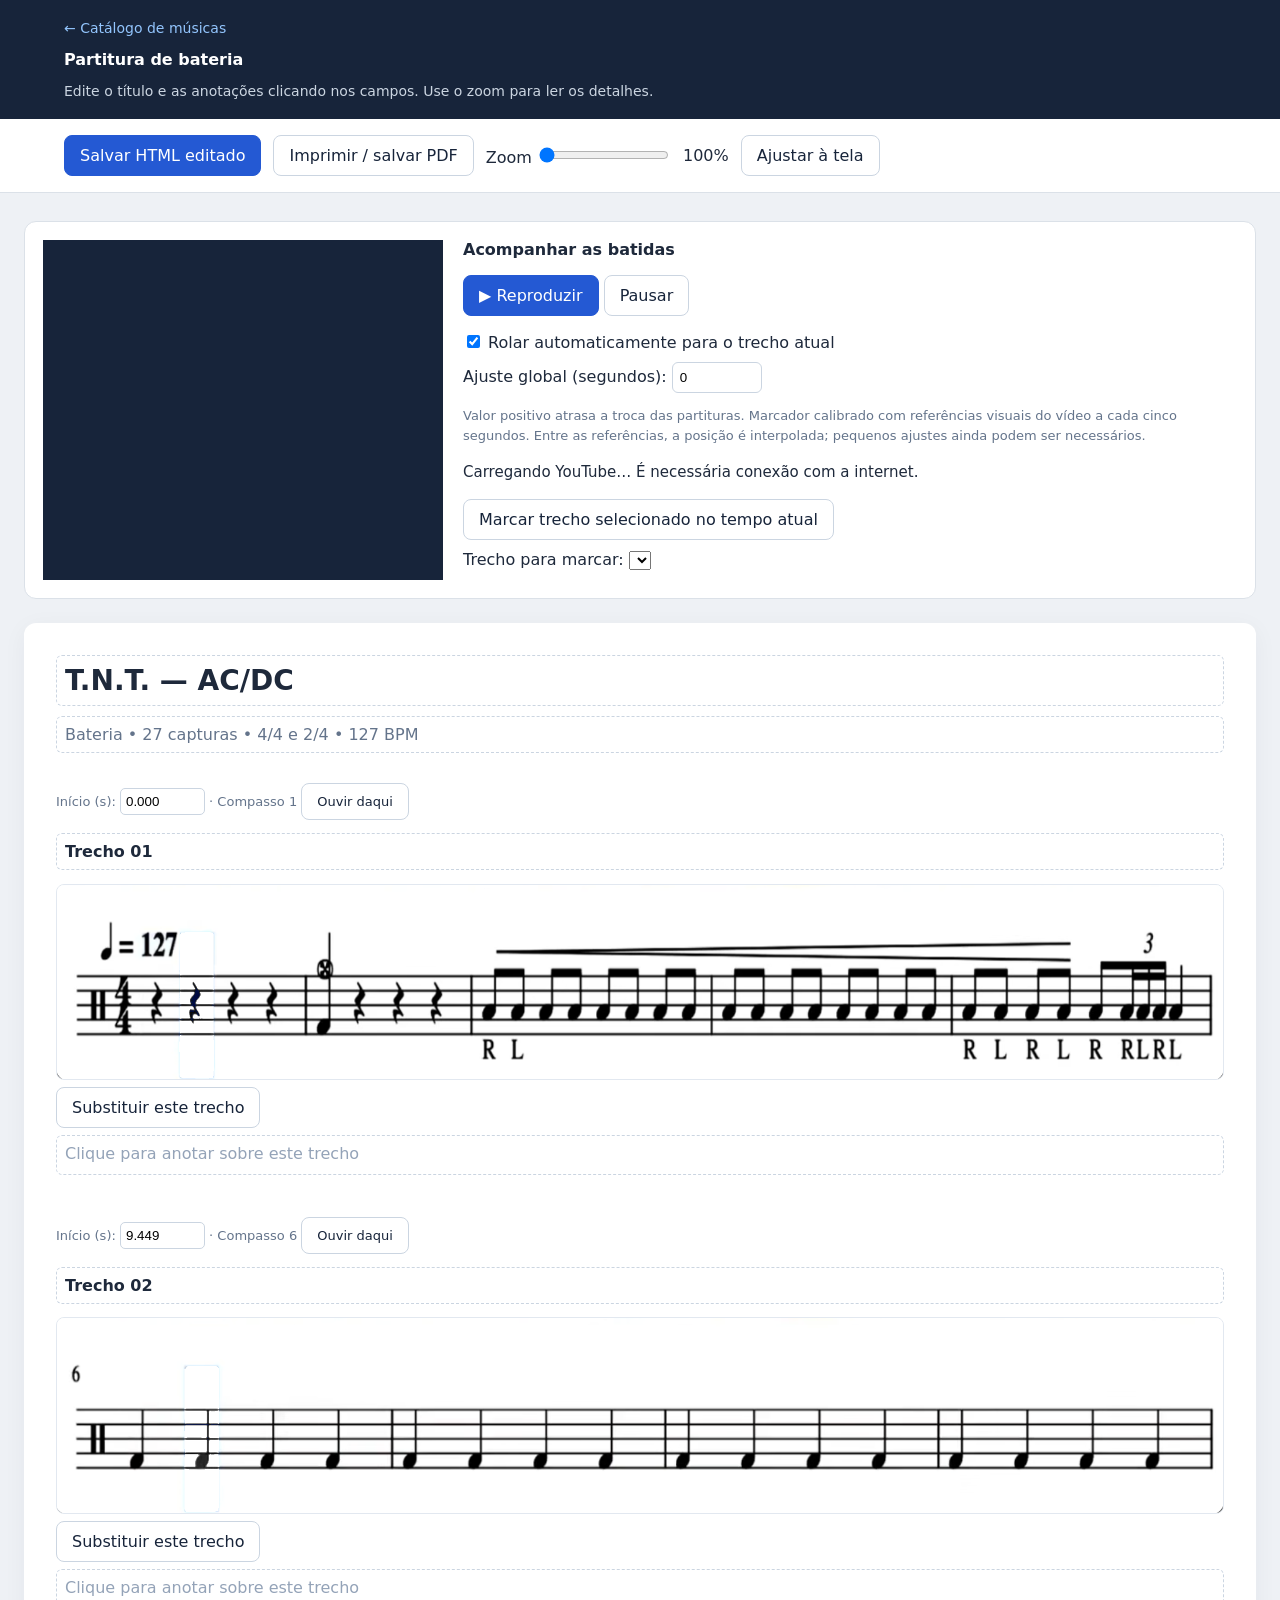
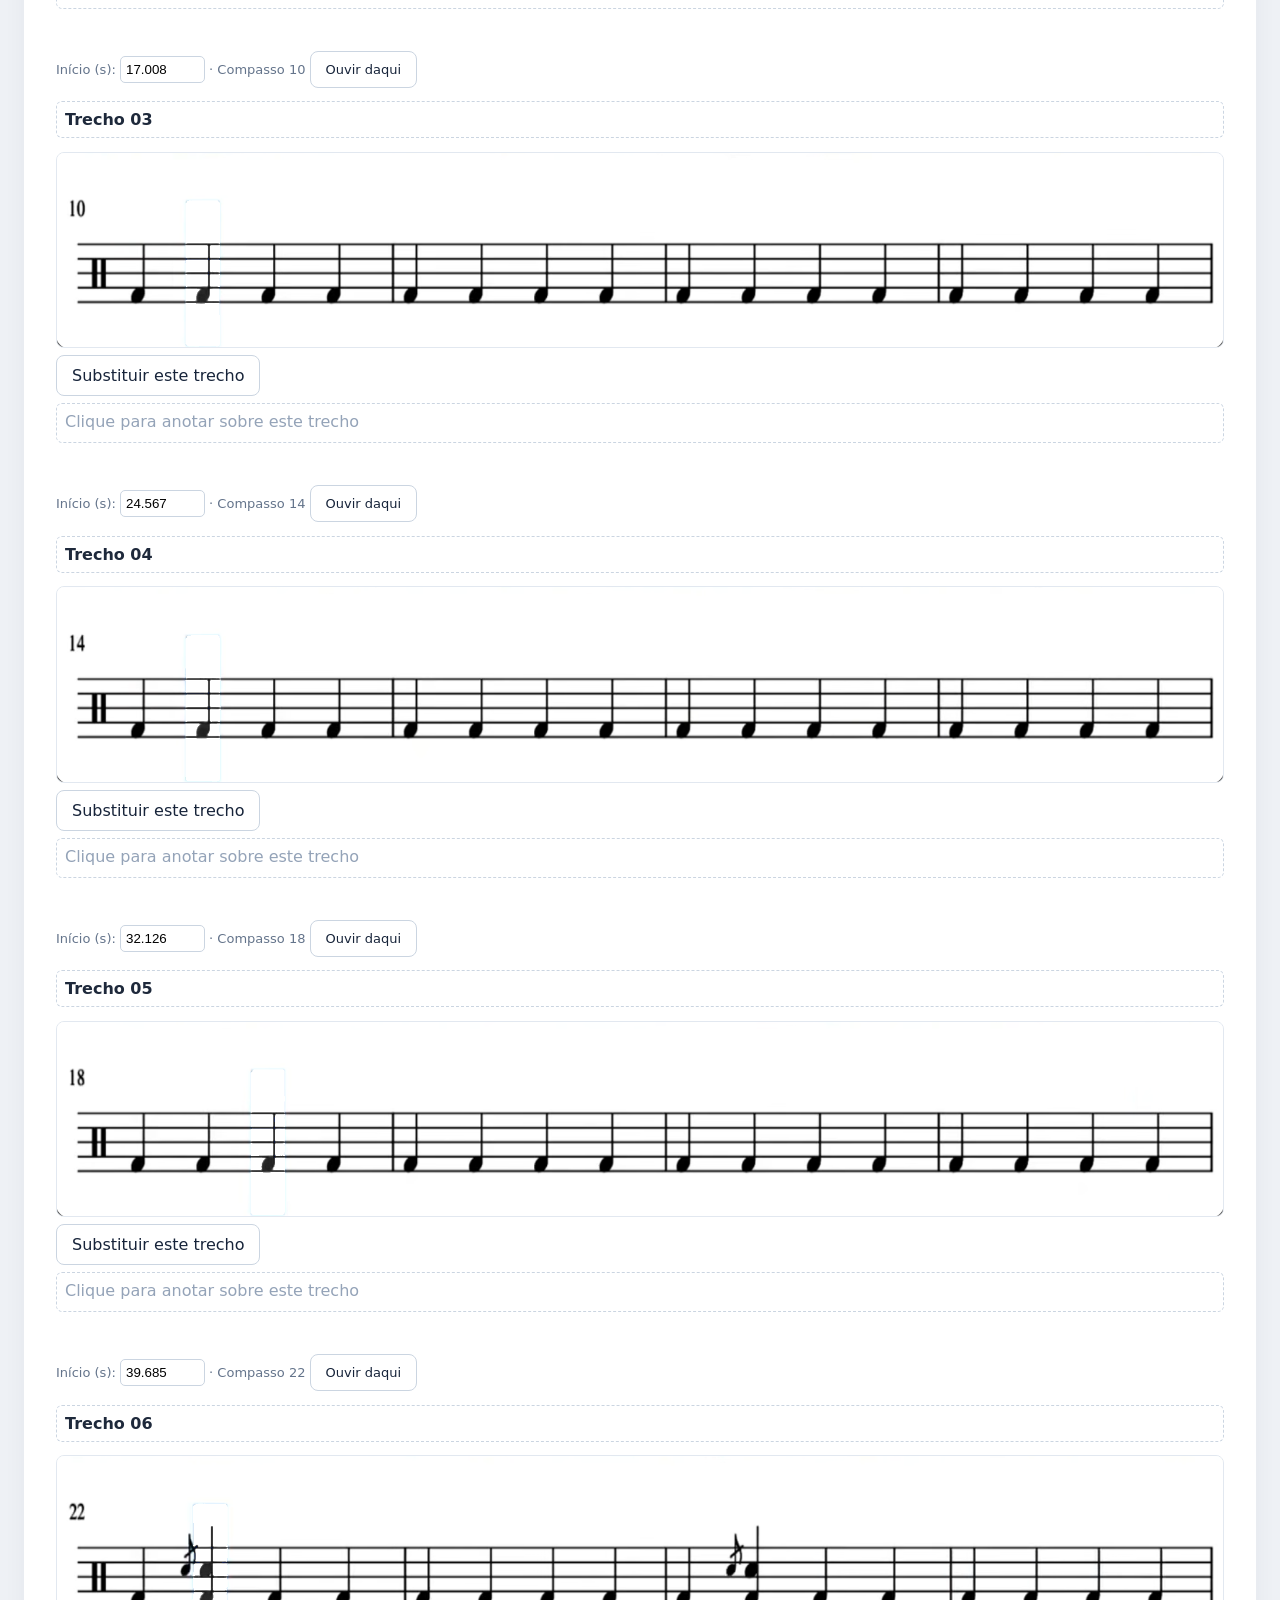
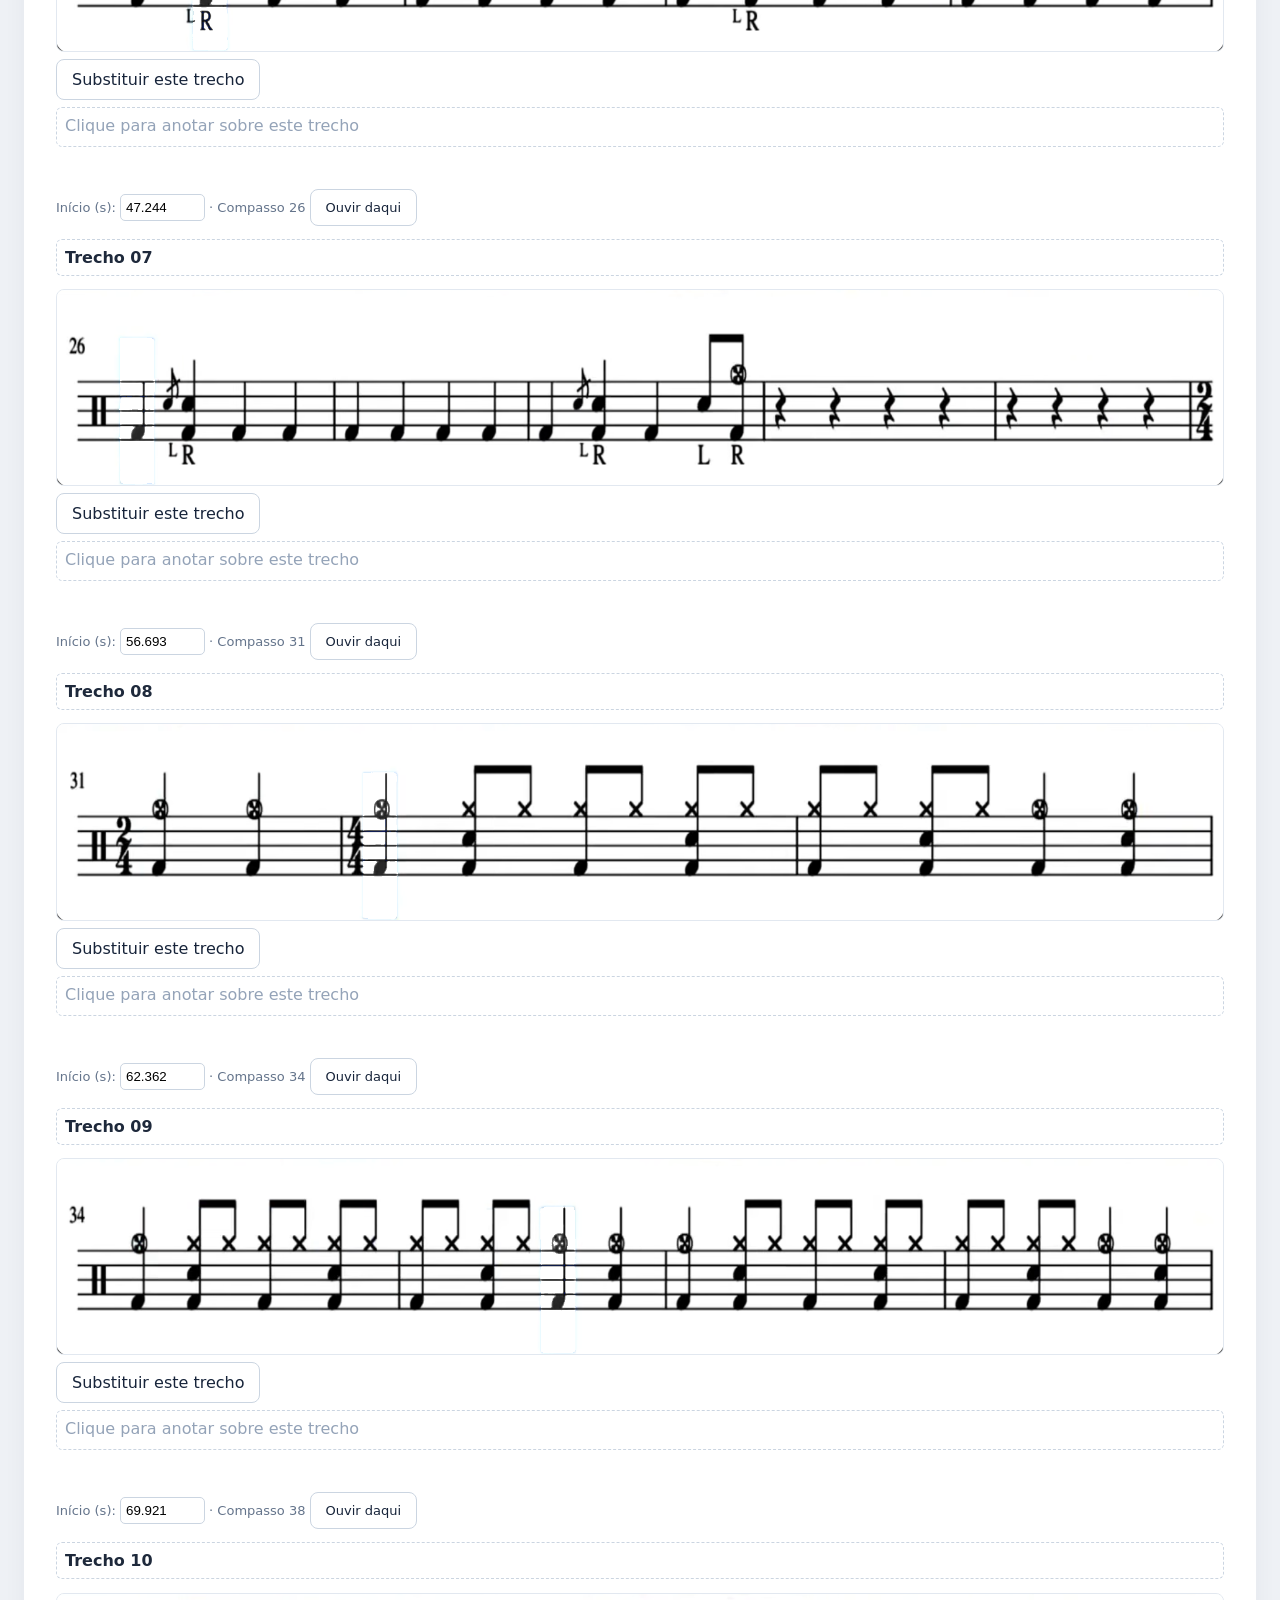
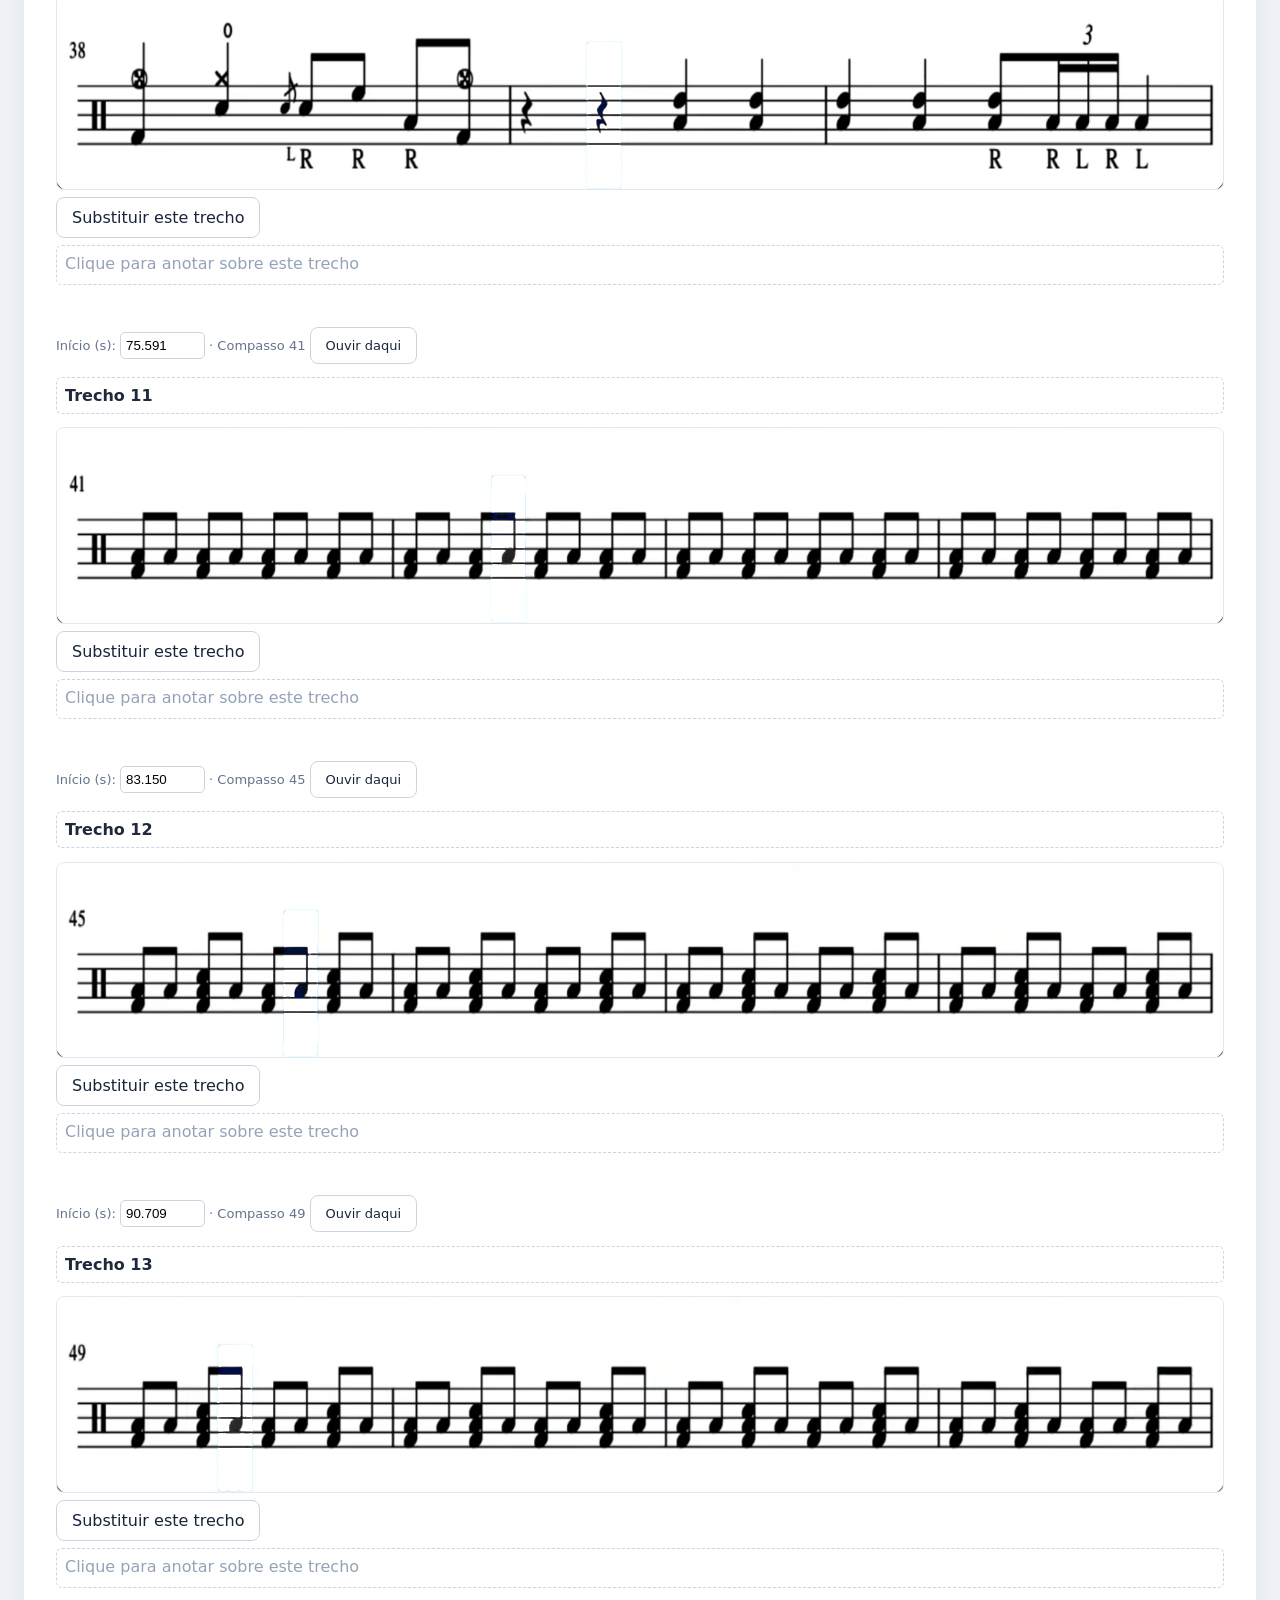
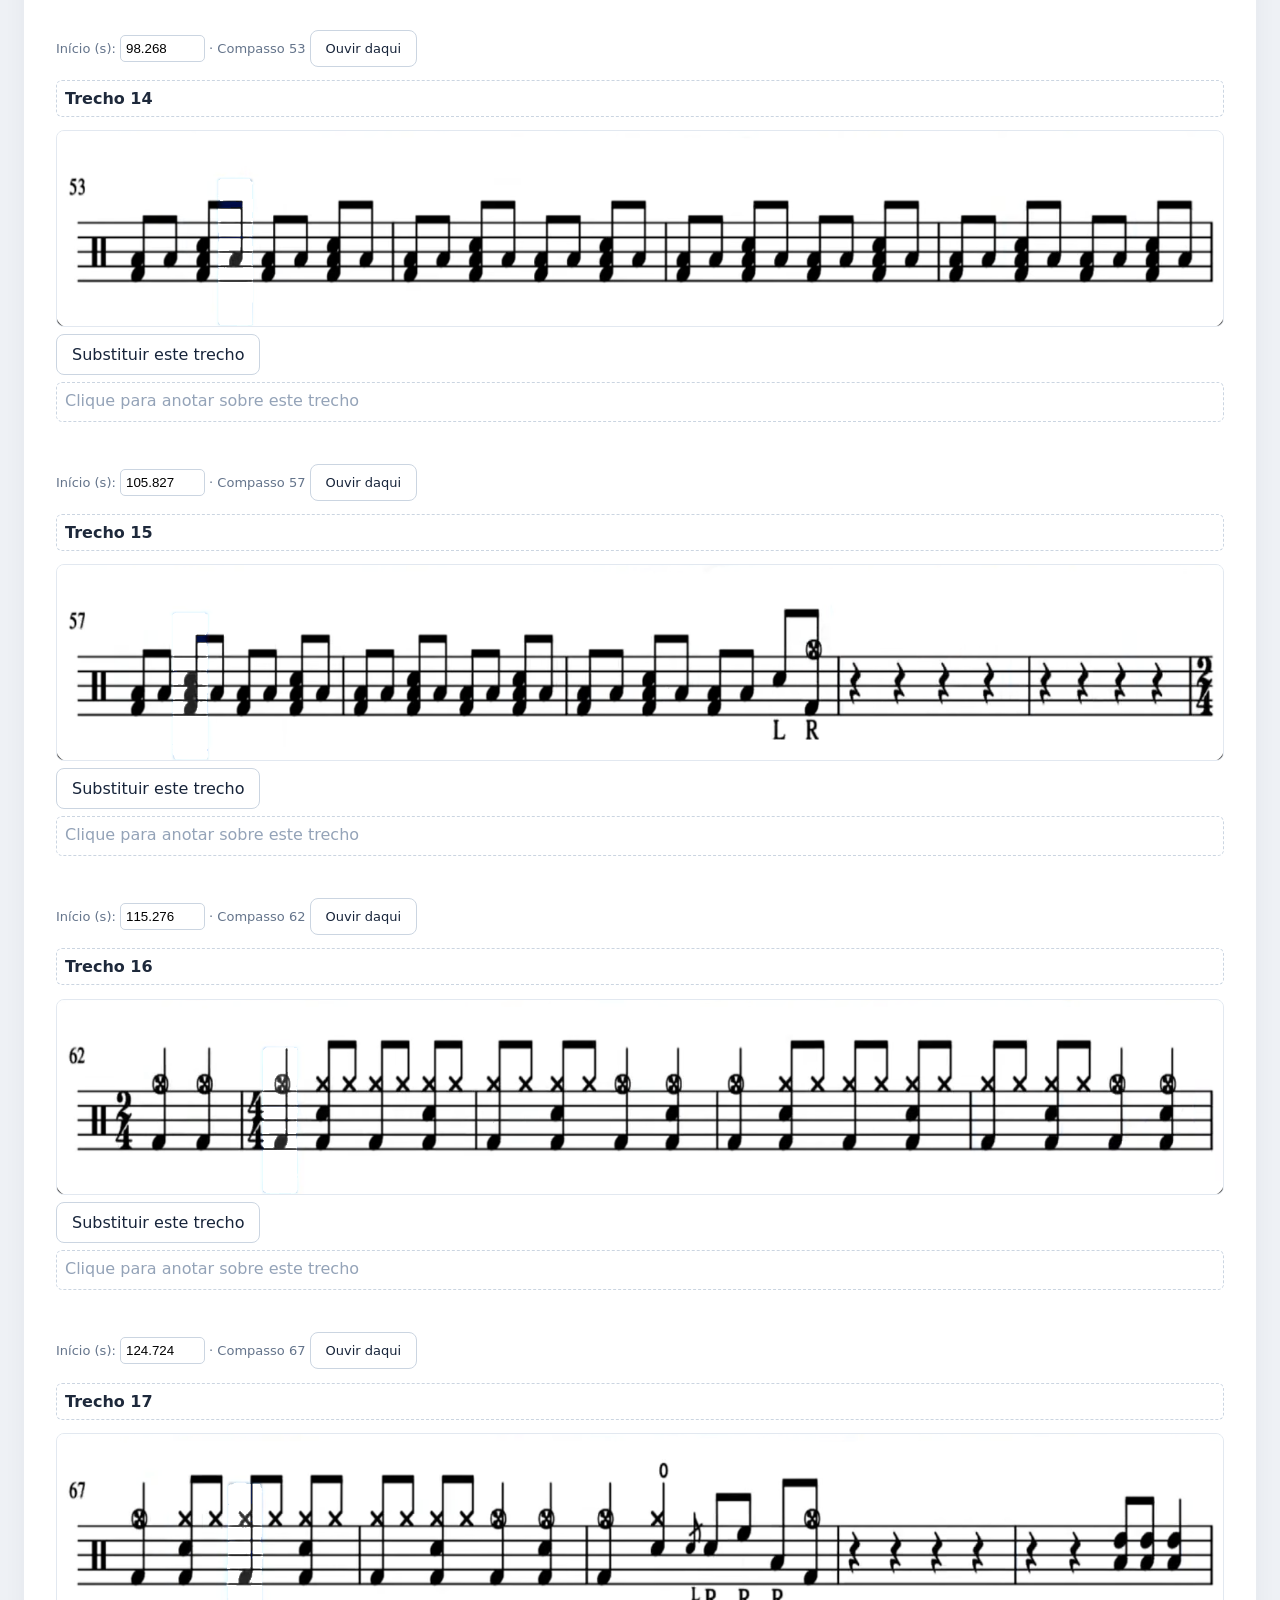
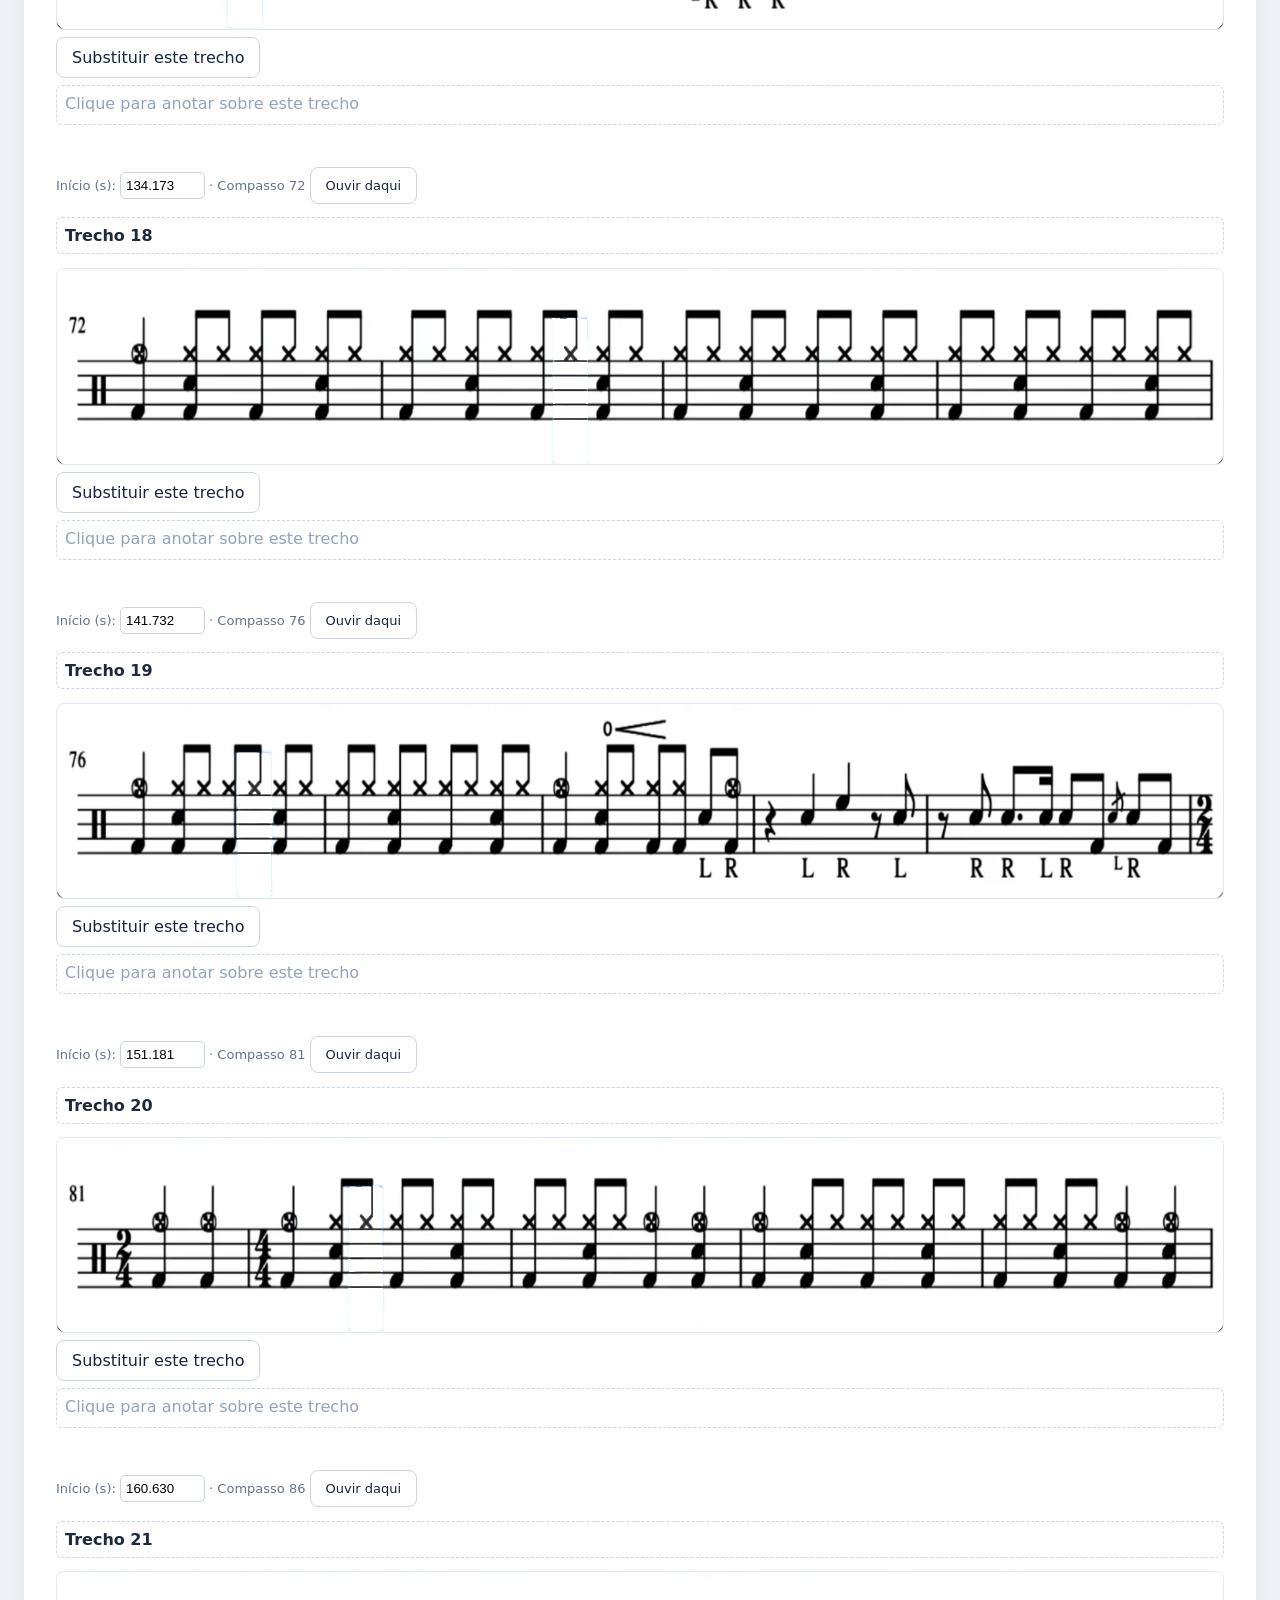
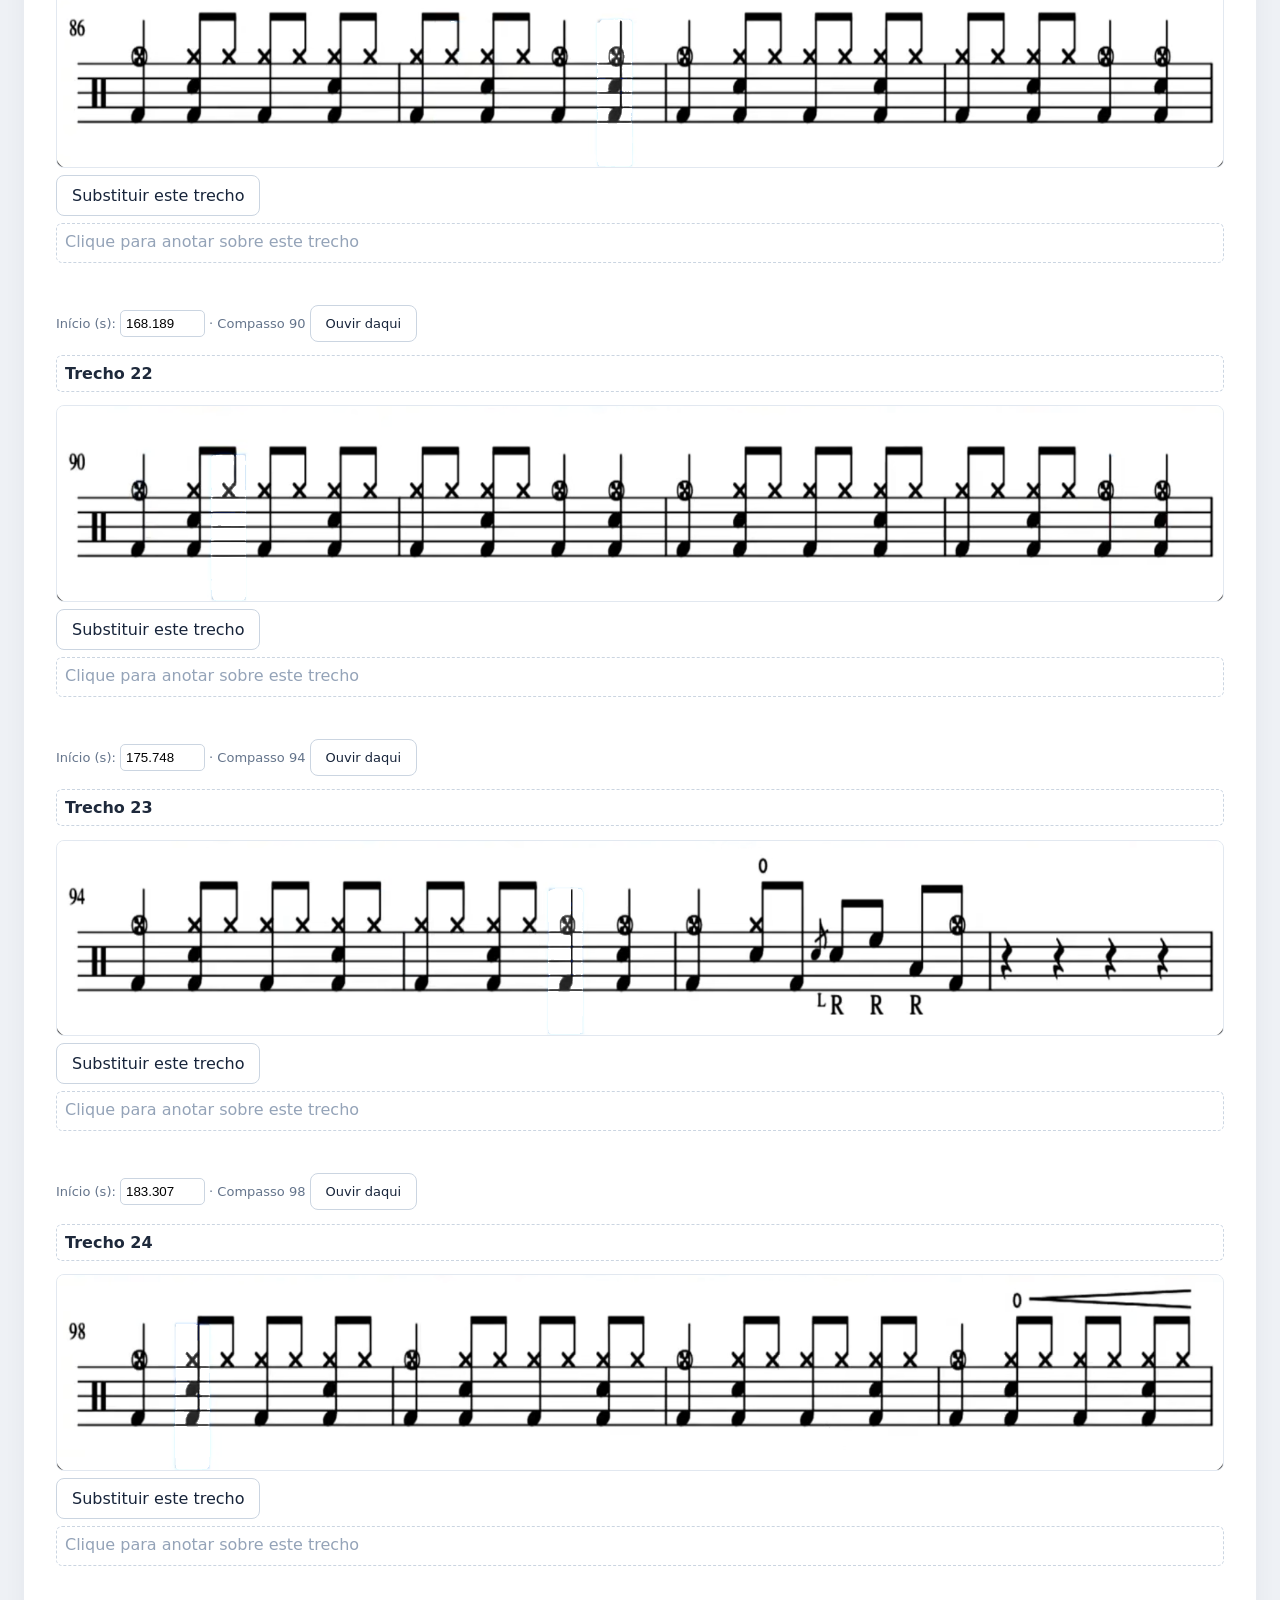
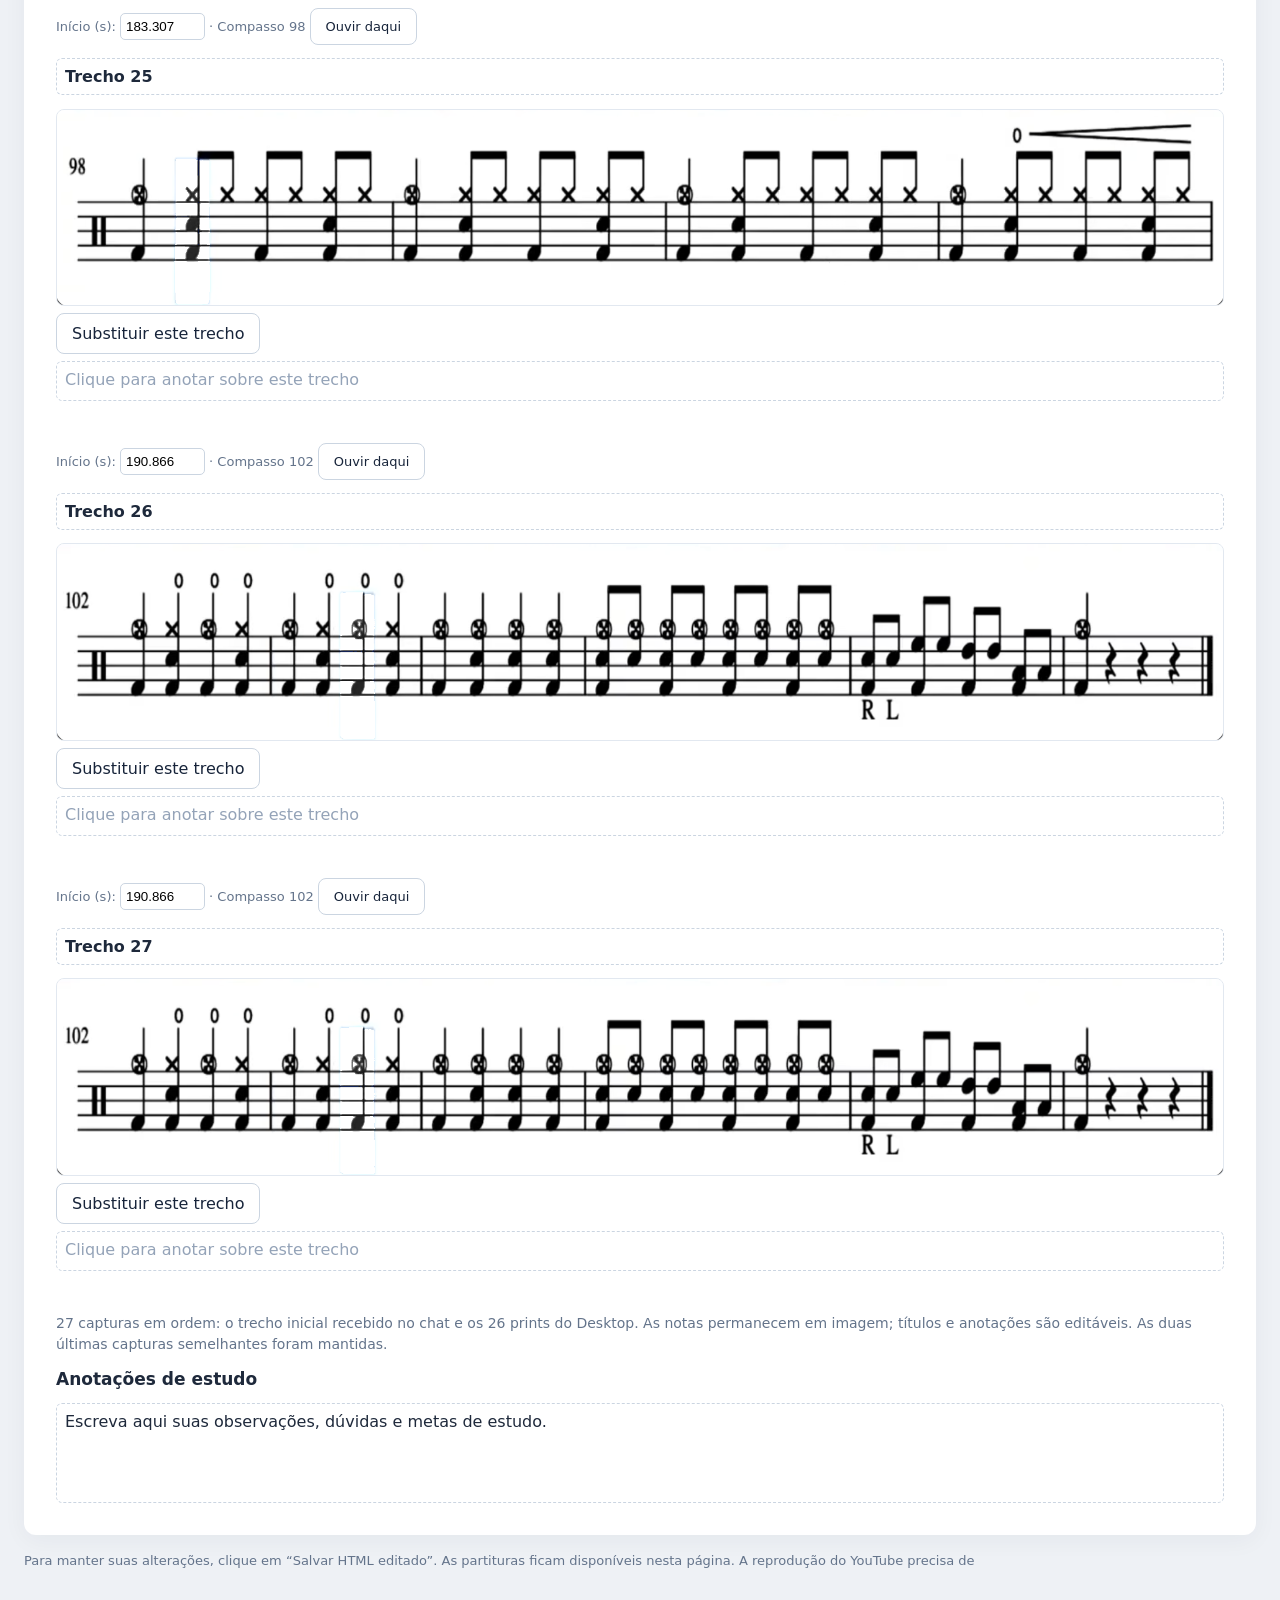
==== commit 5ec296cd: "Adapt song pages and score tracking for mobile and tablet" ====
--- a/musicas/tnt-acdc/index.html
+++ b/musicas/tnt-acdc/index.html
@@ -2,6 +2,5 @@
 <html lang="pt-BR"><head><meta charset="utf-8"><meta name="referrer" content="strict-origin-when-cross-origin"><meta name="viewport" content="width=device-width,initial-scale=1"><title>T.N.T. — Partitura de bateria</title>
 <link rel="stylesheet" href="player.css"></head><body>
 <header><a class="catalog-back" href="../../">← Catálogo de músicas</a><strong>Partitura de bateria</strong><p>Edite o título e as anotações clicando nos campos. Use o zoom para ler os detalhes.</p></header>
-<div class="toolbar"><button class="primary" onclick="downloadHTML()">Salvar HTML editado</button><button onclick="window.print()">Imprimir / salvar PDF</button><label>Zoom <input id="zoom" type="range" min="100" max="250" value="100" aria-label="Zoom da partitura"></label><span id="zoomValue">100%</span><span class="status" id="status" role="status"></span></div>
-<main><section class="follow-panel no-print"><div class="follow-layout"><div class="video-wrap"><div id="youtube-player"></div></div><div class="follow-controls"><strong>Acompanhar as batidas</strong><p><button class="primary" onclick="playMusic()">▶ Reproduzir</button> <button onclick="pauseMusic()">Pausar</button></p><label><input id="autoFollow" type="checkbox" checked> Rolar automaticamente para o trecho atual</label><label>Ajuste global (segundos): <input id="syncOffset" type="number" value="0" step="0.1" onchange="saveOffset(this)"></label><p class="sync-warning">Valor positivo atrasa a troca das partituras. Marcador calibrado com referências visuais do vídeo a cada cinco segundos. Entre as referências, a posição é interpolada; pequenos ajustes ainda podem ser necessários.</p><p id="playStatus" class="play-status" role="status">Carregando YouTube… É necessária conexão com a internet.</p><button onclick="markCurrent()">Marcar trecho selecionado no tempo atual</button><label>Trecho para marcar: <select id="markSelect"></select></label></div></div></section><article class="sheet"><h1 contenteditable="true" aria-label="Título">T.N.T. — AC/DC</h1><div class="subtitle" contenteditable="true" aria-label="Descrição">Bateria • 27 capturas • 4/4 e 2/4 • 127 BPM</div><section class="part" data-start="0.000" data-measure="1" data-auto="true"><div class="sync-time no-print">Início (s): <input class="part-start" type="number" step="0.1" min="0" value="0.000" onchange="updateStart(this)"> · Compasso 1 <button onclick="seekPart(this)">Ouvir daqui</button></div><h2 contenteditable="true">Trecho 01</h2><div class="score-scroll"><div class="score-surface"><img class="score-image" src="partitura-01.png" alt="Partitura de bateria, trecho 1"><div class="beat-cursor" aria-hidden="true"></div></div></div><label class="upload no-print">Substituir este trecho<input type="file" accept="image/*" onchange="replacePart(this)"></label><div class="notes part-note" contenteditable="true" aria-label="Anotação do trecho 1"></div></section><section class="part" data-start="9.449" data-measure="6" data-auto="true"><div class="sync-time no-print">Início (s): <input class="part-start" type="number" step="0.1" min="0" value="9.449" onchange="updateStart(this)"> · Compasso 6 <button onclick="seekPart(this)">Ouvir daqui</button></div><h2 contenteditable="true">Trecho 02</h2><div class="score-scroll"><div class="score-surface"><img class="score-image" src="partitura-02.png" alt="Partitura de bateria, trecho 2"><div class="beat-cursor" aria-hidden="true"></div></div></div><label class="upload no-print">Substituir este trecho<input type="file" accept="image/*" onchange="replacePart(this)"></label><div class="notes part-note" contenteditable="true" aria-label="Anotação do trecho 2"></div></section><section class="part" data-start="17.008" data-measure="10" data-auto="true"><div class="sync-time no-print">Início (s): <input class="part-start" type="number" step="0.1" min="0" value="17.008" onchange="updateStart(this)"> · Compasso 10 <button onclick="seekPart(this)">Ouvir daqui</button></div><h2 contenteditable="true">Trecho 03</h2><div class="score-scroll"><div class="score-surface"><img class="score-image" src="partitura-03.png" alt="Partitura de bateria, trecho 3"><div class="beat-cursor" aria-hidden="true"></div></div></div><label class="upload no-print">Substituir este trecho<input type="file" accept="image/*" onchange="replacePart(this)"></label><div class="notes part-note" contenteditable="true" aria-label="Anotação do trecho 3"></div></section><section class="part" data-start="24.567" data-measure="14" data-auto="true"><div class="sync-time no-print">Início (s): <input class="part-start" type="number" step="0.1" min="0" value="24.567" onchange="updateStart(this)"> · Compasso 14 <button onclick="seekPart(this)">Ouvir daqui</button></div><h2 contenteditable="true">Trecho 04</h2><div class="score-scroll"><div class="score-surface"><img class="score-image" src="partitura-04.png" alt="Partitura de bateria, trecho 4"><div class="beat-cursor" aria-hidden="true"></div></div></div><label class="upload no-print">Substituir este trecho<input type="file" accept="image/*" onchange="replacePart(this)"></label><div class="notes part-note" contenteditable="true" aria-label="Anotação do trecho 4"></div></section><section class="part" data-start="32.126" data-measure="18" data-auto="true"><div class="sync-time no-print">Início (s): <input class="part-start" type="number" step="0.1" min="0" value="32.126" onchange="updateStart(this)"> · Compasso 18 <button onclick="seekPart(this)">Ouvir daqui</button></div><h2 contenteditable="true">Trecho 05</h2><div class="score-scroll"><div class="score-surface"><img class="score-image" src="partitura-05.png" alt="Partitura de bateria, trecho 5"><div class="beat-cursor" aria-hidden="true"></div></div></div><label class="upload no-print">Substituir este trecho<input type="file" accept="image/*" onchange="replacePart(this)"></label><div class="notes part-note" contenteditable="true" aria-label="Anotação do trecho 5"></div></section><section class="part" data-start="39.685" data-measure="22" data-auto="true"><div class="sync-time no-print">Início (s): <input class="part-start" type="number" step="0.1" min="0" value="39.685" onchange="updateStart(this)"> · Compasso 22 <button onclick="seekPart(this)">Ouvir daqui</button></div><h2 contenteditable="true">Trecho 06</h2><div class="score-scroll"><div class="score-surface"><img class="score-image" src="partitura-06.png" alt="Partitura de bateria, trecho 6"><div class="beat-cursor" aria-hidden="true"></div></div></div><label class="upload no-print">Substituir este trecho<input type="file" accept="image/*" onchange="replacePart(this)"></label><div class="notes part-note" contenteditable="true" aria-label="Anotação do trecho 6"></div></section><section class="part" data-start="47.244" data-measure="26" data-auto="true"><div class="sync-time no-print">Início (s): <input class="part-start" type="number" step="0.1" min="0" value="47.244" onchange="updateStart(this)"> · Compasso 26 <button onclick="seekPart(this)">Ouvir daqui</button></div><h2 contenteditable="true">Trecho 07</h2><div class="score-scroll"><div class="score-surface"><img class="score-image" src="partitura-07.png" alt="Partitura de bateria, trecho 7"><div class="beat-cursor" aria-hidden="true"></div></div></div><label class="upload no-print">Substituir este trecho<input type="file" accept="image/*" onchange="replacePart(this)"></label><div class="notes part-note" contenteditable="true" aria-label="Anotação do trecho 7"></div></section><section class="part" data-start="56.693" data-measure="31" data-auto="true"><div class="sync-time no-print">Início (s): <input class="part-start" type="number" step="0.1" min="0" value="56.693" onchange="updateStart(this)"> · Compasso 31 <button onclick="seekPart(this)">Ouvir daqui</button></div><h2 contenteditable="true">Trecho 08</h2><div class="score-scroll"><div class="score-surface"><img class="score-image" src="partitura-08.png" alt="Partitura de bateria, trecho 8"><div class="beat-cursor" aria-hidden="true"></div></div></div><label class="upload no-print">Substituir este trecho<input type="file" accept="image/*" onchange="replacePart(this)"></label><div class="notes part-note" contenteditable="true" aria-label="Anotação do trecho 8"></div></section><section class="part" data-start="62.362" data-measure="34" data-auto="true"><div class="sync-time no-print">Início (s): <input class="part-start" type="number" step="0.1" min="0" value="62.362" onchange="updateStart(this)"> · Compasso 34 <button onclick="seekPart(this)">Ouvir daqui</button></div><h2 contenteditable="true">Trecho 09</h2><div class="score-scroll"><div class="score-surface"><img class="score-image" src="partitura-09.png" alt="Partitura de bateria, trecho 9"><div class="beat-cursor" aria-hidden="true"></div></div></div><label class="upload no-print">Substituir este trecho<input type="file" accept="image/*" onchange="replacePart(this)"></label><div class="notes part-note" contenteditable="true" aria-label="Anotação do trecho 9"></div></section><section class="part" data-start="69.921" data-measure="38" data-auto="true"><div class="sync-time no-print">Início (s): <input class="part-start" type="number" step="0.1" min="0" value="69.921" onchange="updateStart(this)"> · Compasso 38 <button onclick="seekPart(this)">Ouvir daqui</button></div><h2 contenteditable="true">Trecho 10</h2><div class="score-scroll"><div class="score-surface"><img class="score-image" src="partitura-10.png" alt="Partitura de bateria, trecho 10"><div class="beat-cursor" aria-hidden="true"></div></div></div><label class="upload no-print">Substituir este trecho<input type="file" accept="image/*" onchange="replacePart(this)"></label><div class="notes part-note" contenteditable="true" aria-label="Anotação do trecho 10"></div></section><section class="part" data-start="75.591" data-measure="41" data-auto="true"><div class="sync-time no-print">Início (s): <input class="part-start" type="number" step="0.1" min="0" value="75.591" onchange="updateStart(this)"> · Compasso 41 <button onclick="seekPart(this)">Ouvir daqui</button></div><h2 contenteditable="true">Trecho 11</h2><div class="score-scroll"><div class="score-surface"><img class="score-image" src="partitura-11.png" alt="Partitura de bateria, trecho 11"><div class="beat-cursor" aria-hidden="true"></div></div></div><label class="upload no-print">Substituir este trecho<input type="file" accept="image/*" onchange="replacePart(this)"></label><div class="notes part-note" contenteditable="true" aria-label="Anotação do trecho 11"></div></section><section class="part" data-start="83.150" data-measure="45" data-auto="true"><div class="sync-time no-print">Início (s): <input class="part-start" type="number" step="0.1" min="0" value="83.150" onchange="updateStart(this)"> · Compasso 45 <button onclick="seekPart(this)">Ouvir daqui</button></div><h2 contenteditable="true">Trecho 12</h2><div class="score-scroll"><div class="score-surface"><img class="score-image" src="partitura-12.png" alt="Partitura de bateria, trecho 12"><div class="beat-cursor" aria-hidden="true"></div></div></div><label class="upload no-print">Substituir este trecho<input type="file" accept="image/*" onchange="replacePart(this)"></label><div class="notes part-note" contenteditable="true" aria-label="Anotação do trecho 12"></div></section><section class="part" data-start="90.709" data-measure="49" data-auto="true"><div class="sync-time no-print">Início (s): <input class="part-start" type="number" step="0.1" min="0" value="90.709" onchange="updateStart(this)"> · Compasso 49 <button onclick="seekPart(this)">Ouvir daqui</button></div><h2 contenteditable="true">Trecho 13</h2><div class="score-scroll"><div class="score-surface"><img class="score-image" src="partitura-13.png" alt="Partitura de bateria, trecho 13"><div class="beat-cursor" aria-hidden="true"></div></div></div><label class="upload no-print">Substituir este trecho<input type="file" accept="image/*" onchange="replacePart(this)"></label><div class="notes part-note" contenteditable="true" aria-label="Anotação do trecho 13"></div></section><section class="part" data-start="98.268" data-measure="53" data-auto="true"><div class="sync-time no-print">Início (s): <input class="part-start" type="number" step="0.1" min="0" value="98.268" onchange="updateStart(this)"> · Compasso 53 <button onclick="seekPart(this)">Ouvir daqui</button></div><h2 contenteditable="true">Trecho 14</h2><div class="score-scroll"><div class="score-surface"><img class="score-image" src="partitura-14.png" alt="Partitura de bateria, trecho 14"><div class="beat-cursor" aria-hidden="true"></div></div></div><label class="upload no-print">Substituir este trecho<input type="file" accept="image/*" onchange="replacePart(this)"></label><div class="notes part-note" contenteditable="true" aria-label="Anotação do trecho 14"></div></section><section class="part" data-start="105.827" data-measure="57" data-auto="true"><div class="sync-time no-print">Início (s): <input class="part-start" type="number" step="0.1" min="0" value="105.827" onchange="updateStart(this)"> · Compasso 57 <button onclick="seekPart(this)">Ouvir daqui</button></div><h2 contenteditable="true">Trecho 15</h2><div class="score-scroll"><div class="score-surface"><img class="score-image" src="partitura-15.png" alt="Partitura de bateria, trecho 15"><div class="beat-cursor" aria-hidden="true"></div></div></div><label class="upload no-print">Substituir este trecho<input type="file" accept="image/*" onchange="replacePart(this)"></label><div class="notes part-note" contenteditable="true" aria-label="Anotação do trecho 15"></div></section><section class="part" data-start="115.276" data-measure="62" data-auto="true"><div class="sync-time no-print">Início (s): <input class="part-start" type="number" step="0.1" min="0" value="115.276" onchange="updateStart(this)"> · Compasso 62 <button onclick="seekPart(this)">Ouvir daqui</button></div><h2 contenteditable="true">Trecho 16</h2><div class="score-scroll"><div class="score-surface"><img class="score-image" src="partitura-16.png" alt="Partitura de bateria, trecho 16"><div class="beat-cursor" aria-hidden="true"></div></div></div><label class="upload no-print">Substituir este trecho<input type="file" accept="image/*" onchange="replacePart(this)"></label><div class="notes part-note" contenteditable="true" aria-label="Anotação do trecho 16"></div></section><section class="part" data-start="124.724" data-measure="67" data-auto="true"><div class="sync-time no-print">Início (s): <input class="part-start" type="number" step="0.1" min="0" value="124.724" onchange="updateStart(this)"> · Compasso 67 <button onclick="seekPart(this)">Ouvir daqui</button></div><h2 contenteditable="true">Trecho 17</h2><div class="score-scroll"><div class="score-surface"><img class="score-image" src="partitura-17.png" alt="Partitura de bateria, trecho 17"><div class="beat-cursor" aria-hidden="true"></div></div></div><label class="upload no-print">Substituir este trecho<input type="file" accept="image/*" onchange="replacePart(this)"></label><div class="notes part-note" contenteditable="true" aria-label="Anotação do trecho 17"></div></section><section class="part" data-start="134.173" data-measure="72" data-auto="true"><div class="sync-time no-print">Início (s): <input class="part-start" type="number" step="0.1" min="0" value="134.173" onchange="updateStart(this)"> · Compasso 72 <button onclick="seekPart(this)">Ouvir daqui</button></div><h2 contenteditable="true">Trecho 18</h2><div class="score-scroll"><div class="score-surface"><img class="score-image" src="partitura-18.png" alt="Partitura de bateria, trecho 18"><div class="beat-cursor" aria-hidden="true"></div></div></div><label class="upload no-print">Substituir este trecho<input type="file" accept="image/*" onchange="replacePart(this)"></label><div class="notes part-note" contenteditable="true" aria-label="Anotação do trecho 18"></div></section><section class="part" data-start="141.732" data-measure="76" data-auto="true"><div class="sync-time no-print">Início (s): <input class="part-start" type="number" step="0.1" min="0" value="141.732" onchange="updateStart(this)"> · Compasso 76 <button onclick="seekPart(this)">Ouvir daqui</button></div><h2 contenteditable="true">Trecho 19</h2><div class="score-scroll"><div class="score-surface"><img class="score-image" src="partitura-19.png" alt="Partitura de bateria, trecho 19"><div class="beat-cursor" aria-hidden="true"></div></div></div><label class="upload no-print">Substituir este trecho<input type="file" accept="image/*" onchange="replacePart(this)"></label><div class="notes part-note" contenteditable="true" aria-label="Anotação do trecho 19"></div></section><section class="part" data-start="151.181" data-measure="81" data-auto="true"><div class="sync-time no-print">Início (s): <input class="part-start" type="number" step="0.1" min="0" value="151.181" onchange="updateStart(this)"> · Compasso 81 <button onclick="seekPart(this)">Ouvir daqui</button></div><h2 contenteditable="true">Trecho 20</h2><div class="score-scroll"><div class="score-surface"><img class="score-image" src="partitura-20.png" alt="Partitura de bateria, trecho 20"><div class="beat-cursor" aria-hidden="true"></div></div></div><label class="upload no-print">Substituir este trecho<input type="file" accept="image/*" onchange="replacePart(this)"></label><div class="notes part-note" contenteditable="true" aria-label="Anotação do trecho 20"></div></section><section class="part" data-start="160.630" data-measure="86" data-auto="true"><div class="sync-time no-print">Início (s): <input class="part-start" type="number" step="0.1" min="0" value="160.630" onchange="updateStart(this)"> · Compasso 86 <button onclick="seekPart(this)">Ouvir daqui</button></div><h2 contenteditable="true">Trecho 21</h2><div class="score-scroll"><div class="score-surface"><img class="score-image" src="partitura-21.png" alt="Partitura de bateria, trecho 21"><div class="beat-cursor" aria-hidden="true"></div></div></div><label class="upload no-print">Substituir este trecho<input type="file" accept="image/*" onchange="replacePart(this)"></label><div class="notes part-note" contenteditable="true" aria-label="Anotação do trecho 21"></div></section><section class="part" data-start="168.189" data-measure="90" data-auto="true"><div class="sync-time no-print">Início (s): <input class="part-start" type="number" step="0.1" min="0" value="168.189" onchange="updateStart(this)"> · Compasso 90 <button onclick="seekPart(this)">Ouvir daqui</button></div><h2 contenteditable="true">Trecho 22</h2><div class="score-scroll"><div class="score-surface"><img class="score-image" src="partitura-22.png" alt="Partitura de bateria, trecho 22"><div class="beat-cursor" aria-hidden="true"></div></div></div><label class="upload no-print">Substituir este trecho<input type="file" accept="image/*" onchange="replacePart(this)"></label><div class="notes part-note" contenteditable="true" aria-label="Anotação do trecho 22"></div></section><section class="part" data-start="175.748" data-measure="94" data-auto="true"><div class="sync-time no-print">Início (s): <input class="part-start" type="number" step="0.1" min="0" value="175.748" onchange="updateStart(this)"> · Compasso 94 <button onclick="seekPart(this)">Ouvir daqui</button></div><h2 contenteditable="true">Trecho 23</h2><div class="score-scroll"><div class="score-surface"><img class="score-image" src="partitura-23.png" alt="Partitura de bateria, trecho 23"><div class="beat-cursor" aria-hidden="true"></div></div></div><label class="upload no-print">Substituir este trecho<input type="file" accept="image/*" onchange="replacePart(this)"></label><div class="notes part-note" contenteditable="true" aria-label="Anotação do trecho 23"></div></section><section class="part" data-start="183.307" data-measure="98" data-auto="false"><div class="sync-time no-print">Início (s): <input class="part-start" type="number" step="0.1" min="0" value="183.307" onchange="updateStart(this)"> · Compasso 98 <button onclick="seekPart(this)">Ouvir daqui</button></div><h2 contenteditable="true">Trecho 24</h2><div class="score-scroll"><div class="score-surface"><img class="score-image" src="partitura-24.png" alt="Partitura de bateria, trecho 24"><div class="beat-cursor" aria-hidden="true"></div></div></div><label class="upload no-print">Substituir este trecho<input type="file" accept="image/*" onchange="replacePart(this)"></label><div class="notes part-note" contenteditable="true" aria-label="Anotação do trecho 24"></div></section><section class="part" data-start="183.307" data-measure="98" data-auto="true"><div class="sync-time no-print">Início (s): <input class="part-start" type="number" step="0.1" min="0" value="183.307" onchange="updateStart(this)"> · Compasso 98 <button onclick="seekPart(this)">Ouvir daqui</button></div><h2 contenteditable="true">Trecho 25</h2><div class="score-scroll"><div class="score-surface"><img class="score-image" src="partitura-25.png" alt="Partitura de bateria, trecho 25"><div class="beat-cursor" aria-hidden="true"></div></div></div><label class="upload no-print">Substituir este trecho<input type="file" accept="image/*" onchange="replacePart(this)"></label><div class="notes part-note" contenteditable="true" aria-label="Anotação do trecho 25"></div></section><section class="part" data-start="190.866" data-measure="102" data-auto="false"><div class="sync-time no-print">Início (s): <input class="part-start" type="number" step="0.1" min="0" value="190.866" onchange="updateStart(this)"> · Compasso 102 <button onclick="seekPart(this)">Ouvir daqui</button></div><h2 contenteditable="true">Trecho 26</h2><div class="score-scroll"><div class="score-surface"><img class="score-image" src="partitura-26.png" alt="Partitura de bateria, trecho 26"><div class="beat-cursor" aria-hidden="true"></div></div></div><label class="upload no-print">Substituir este trecho<input type="file" accept="image/*" onchange="replacePart(this)"></label><div class="notes part-note" contenteditable="true" aria-label="Anotação do trecho 26"></div></section><section class="part" data-start="190.866" data-measure="102" data-auto="true"><div class="sync-time no-print">Início (s): <input class="part-start" type="number" step="0.1" min="0" value="190.866" onchange="updateStart(this)"> · Compasso 102 <button onclick="seekPart(this)">Ouvir daqui</button></div><h2 contenteditable="true">Trecho 27</h2><div class="score-scroll"><div class="score-surface"><img class="score-image" src="partitura-27.png" alt="Partitura de bateria, trecho 27"><div class="beat-cursor" aria-hidden="true"></div></div></div><label class="upload no-print">Substituir este trecho<input type="file" accept="image/*" onchange="replacePart(this)"></label><div class="notes part-note" contenteditable="true" aria-label="Anotação do trecho 27"></div></section><p class="notice">27 capturas em ordem: o trecho inicial recebido no chat e os 26 prints do Desktop. As notas permanecem em imagem; títulos e anotações são editáveis. As duas últimas capturas semelhantes foram mantidas.</p><h2>Anotações de estudo</h2><div class="notes" contenteditable="true" aria-label="Anotações de estudo">Escreva aqui suas observações, dúvidas e metas de estudo.</div></article><footer>Para manter suas alterações, clique em “Salvar HTML editado”. As partituras ficam disponíveis nesta página. A reprodução do YouTube precisa de internet.</footer></main>
-<script src="player.js"></script></body></html>+<div class="toolbar"><button class="primary" onclick="downloadHTML()">Salvar HTML editado</button><button onclick="window.print()">Imprimir / salvar PDF</button><label>Zoom <input id="zoom" type="range" min="100" max="250" value="100" aria-label="Zoom da partitura"></label><span id="zoomValue">100%</span><button class="fit-button" onclick="fitScores()">Ajustar à tela</button><span class="status" id="status" role="status"></span></div>
+<main><section class="follow-panel no-print"><div class="follow-layout"><div class="video-wrap"><div id="youtube-player"></div></div><div class="follow-controls"><strong>Acompanhar as batidas</strong><p><button class="primary" onclick="playMusic()">▶ Reproduzir</button> <button onclick="pauseMusic()">Pausar</button></p><label><input id="autoFollow" type="checkbox" checked> Rolar automaticamente para o trecho atual</label><label>Ajuste global (segundos): <input id="syncOffset" type="number" value="0" step="0.1" onchange="saveOffset(this)"></label><p class="sync-warning">Valor positivo atrasa a troca das partituras. Marcador calibrado com referências visuais do vídeo a cada cinco segundos. Entre as referências, a posição é interpolada; pequenos ajustes ainda podem ser necessários.</p><p id="playStatus" class="play-status" role="status">Carregando YouTube… É necessária conexão com a internet.</p><button onclick="markCurrent()">Marcar trecho selecionado no tempo atual</button><label>Trecho para marcar: <select id="markSelect"></select></label></div></div></section><article class="sheet"><h1 contenteditable="true" aria-label="Título">T.N.T. — AC/DC</h1><div class="subtitle" contenteditable="true" aria-label="Descrição">Bateria • 27 capturas • 4/4 e 2/4 • 127 BPM</div><section class="part" data-start="0.000" data-measure="1" data-auto="true"><div class="sync-time no-print">Início (s): <input class="part-start" type="number" step="0.1" min="0" value="0.000" onchange="updateStart(this)"> · Compasso 1 <button onclick="seekPart(this)">Ouvir daqui</button></div><h2 contenteditable="true">Trecho 01</h2><div class="score-scroll"><div class="score-surface"><img class="score-image" src="partitura-01.png" alt="Partitura de bateria, trecho 1"><div class="beat-cursor" aria-hidden="true"></div></div></div><label class="upload no-print">Substituir este trecho<input type="file" accept="image/*" onchange="replacePart(this)"></label><div class="notes part-note" contenteditable="true" aria-label="Anotação do trecho 1"></div></section><section class="part" data-start="9.449" data-measure="6" data-auto="true"><div class="sync-time no-print">Início (s): <input class="part-start" type="number" step="0.1" min="0" value="9.449" onchange="updateStart(this)"> · Compasso 6 <button onclick="seekPart(this)">Ouvir daqui</button></div><h2 contenteditable="true">Trecho 02</h2><div class="score-scroll"><div class="score-surface"><img class="score-image" src="partitura-02.png" alt="Partitura de bateria, trecho 2"><div class="beat-cursor" aria-hidden="true"></div></div></div><label class="upload no-print">Substituir este trecho<input type="file" accept="image/*" onchange="replacePart(this)"></label><div class="notes part-note" contenteditable="true" aria-label="Anotação do trecho 2"></div></section><section class="part" data-start="17.008" data-measure="10" data-auto="true"><div class="sync-time no-print">Início (s): <input class="part-start" type="number" step="0.1" min="0" value="17.008" onchange="updateStart(this)"> · Compasso 10 <button onclick="seekPart(this)">Ouvir daqui</button></div><h2 contenteditable="true">Trecho 03</h2><div class="score-scroll"><div class="score-surface"><img class="score-image" src="partitura-03.png" alt="Partitura de bateria, trecho 3"><div class="beat-cursor" aria-hidden="true"></div></div></div><label class="upload no-print">Substituir este trecho<input type="file" accept="image/*" onchange="replacePart(this)"></label><div class="notes part-note" contenteditable="true" aria-label="Anotação do trecho 3"></div></section><section class="part" data-start="24.567" data-measure="14" data-auto="true"><div class="sync-time no-print">Início (s): <input class="part-start" type="number" step="0.1" min="0" value="24.567" onchange="updateStart(this)"> · Compasso 14 <button onclick="seekPart(this)">Ouvir daqui</button></div><h2 contenteditable="true">Trecho 04</h2><div class="score-scroll"><div class="score-surface"><img class="score-image" src="partitura-04.png" alt="Partitura de bateria, trecho 4"><div class="beat-cursor" aria-hidden="true"></div></div></div><label class="upload no-print">Substituir este trecho<input type="file" accept="image/*" onchange="replacePart(this)"></label><div class="notes part-note" contenteditable="true" aria-label="Anotação do trecho 4"></div></section><section class="part" data-start="32.126" data-measure="18" data-auto="true"><div class="sync-time no-print">Início (s): <input class="part-start" type="number" step="0.1" min="0" value="32.126" onchange="updateStart(this)"> · Compasso 18 <button onclick="seekPart(this)">Ouvir daqui</button></div><h2 contenteditable="true">Trecho 05</h2><div class="score-scroll"><div class="score-surface"><img class="score-image" src="partitura-05.png" alt="Partitura de bateria, trecho 5"><div class="beat-cursor" aria-hidden="true"></div></div></div><label class="upload no-print">Substituir este trecho<input type="file" accept="image/*" onchange="replacePart(this)"></label><div class="notes part-note" contenteditable="true" aria-label="Anotação do trecho 5"></div></section><section class="part" data-start="39.685" data-measure="22" data-auto="true"><div class="sync-time no-print">Início (s): <input class="part-start" type="number" step="0.1" min="0" value="39.685" onchange="updateStart(this)"> · Compasso 22 <button onclick="seekPart(this)">Ouvir daqui</button></div><h2 contenteditable="true">Trecho 06</h2><div class="score-scroll"><div class="score-surface"><img class="score-image" src="partitura-06.png" alt="Partitura de bateria, trecho 6"><div class="beat-cursor" aria-hidden="true"></div></div></div><label class="upload no-print">Substituir este trecho<input type="file" accept="image/*" onchange="replacePart(this)"></label><div class="notes part-note" contenteditable="true" aria-label="Anotação do trecho 6"></div></section><section class="part" data-start="47.244" data-measure="26" data-auto="true"><div class="sync-time no-print">Início (s): <input class="part-start" type="number" step="0.1" min="0" value="47.244" onchange="updateStart(this)"> · Compasso 26 <button onclick="seekPart(this)">Ouvir daqui</button></div><h2 contenteditable="true">Trecho 07</h2><div class="score-scroll"><div class="score-surface"><img class="score-image" src="partitura-07.png" alt="Partitura de bateria, trecho 7"><div class="beat-cursor" aria-hidden="true"></div></div></div><label class="upload no-print">Substituir este trecho<input type="file" accept="image/*" onchange="replacePart(this)"></label><div class="notes part-note" contenteditable="true" aria-label="Anotação do trecho 7"></div></section><section class="part" data-start="56.693" data-measure="31" data-auto="true"><div class="sync-time no-print">Início (s): <input class="part-start" type="number" step="0.1" min="0" value="56.693" onchange="updateStart(this)"> · Compasso 31 <button onclick="seekPart(this)">Ouvir daqui</button></div><h2 contenteditable="true">Trecho 08</h2><div class="score-scroll"><div class="score-surface"><img class="score-image" src="partitura-08.png" alt="Partitura de bateria, trecho 8"><div class="beat-cursor" aria-hidden="true"></div></div></div><label class="upload no-print">Substituir este trecho<input type="file" accept="image/*" onchange="replacePart(this)"></label><div class="notes part-note" contenteditable="true" aria-label="Anotação do trecho 8"></div></section><section class="part" data-start="62.362" data-measure="34" data-auto="true"><div class="sync-time no-print">Início (s): <input class="part-start" type="number" step="0.1" min="0" value="62.362" onchange="updateStart(this)"> · Compasso 34 <button onclick="seekPart(this)">Ouvir daqui</button></div><h2 contenteditable="true">Trecho 09</h2><div class="score-scroll"><div class="score-surface"><img class="score-image" src="partitura-09.png" alt="Partitura de bateria, trecho 9"><div class="beat-cursor" aria-hidden="true"></div></div></div><label class="upload no-print">Substituir este trecho<input type="file" accept="image/*" onchange="replacePart(this)"></label><div class="notes part-note" contenteditable="true" aria-label="Anotação do trecho 9"></div></section><section class="part" data-start="69.921" data-measure="38" data-auto="true"><div class="sync-time no-print">Início (s): <input class="part-start" type="number" step="0.1" min="0" value="69.921" onchange="updateStart(this)"> · Compasso 38 <button onclick="seekPart(this)">Ouvir daqui</button></div><h2 contenteditable="true">Trecho 10</h2><div class="score-scroll"><div class="score-surface"><img class="score-image" src="partitura-10.png" alt="Partitura de bateria, trecho 10"><div class="beat-cursor" aria-hidden="true"></div></div></div><label class="upload no-print">Substituir este trecho<input type="file" accept="image/*" onchange="replacePart(this)"></label><div class="notes part-note" contenteditable="true" aria-label="Anotação do trecho 10"></div></section><section class="part" data-start="75.591" data-measure="41" data-auto="true"><div class="sync-time no-print">Início (s): <input class="part-start" type="number" step="0.1" min="0" value="75.591" onchange="updateStart(this)"> · Compasso 41 <button onclick="seekPart(this)">Ouvir daqui</button></div><h2 contenteditable="true">Trecho 11</h2><div class="score-scroll"><div class="score-surface"><img class="score-image" src="partitura-11.png" alt="Partitura de bateria, trecho 11"><div class="beat-cursor" aria-hidden="true"></div></div></div><label class="upload no-print">Substituir este trecho<input type="file" accept="image/*" onchange="replacePart(this)"></label><div class="notes part-note" contenteditable="true" aria-label="Anotação do trecho 11"></div></section><section class="part" data-start="83.150" data-measure="45" data-auto="true"><div class="sync-time no-print">Início (s): <input class="part-start" type="number" step="0.1" min="0" value="83.150" onchange="updateStart(this)"> · Compasso 45 <button onclick="seekPart(this)">Ouvir daqui</button></div><h2 contenteditable="true">Trecho 12</h2><div class="score-scroll"><div class="score-surface"><img class="score-image" src="partitura-12.png" alt="Partitura de bateria, trecho 12"><div class="beat-cursor" aria-hidden="true"></div></div></div><label class="upload no-print">Substituir este trecho<input type="file" accept="image/*" onchange="replacePart(this)"></label><div class="notes part-note" contenteditable="true" aria-label="Anotação do trecho 12"></div></section><section class="part" data-start="90.709" data-measure="49" data-auto="true"><div class="sync-time no-print">Início (s): <input class="part-start" type="number" step="0.1" min="0" value="90.709" onchange="updateStart(this)"> · Compasso 49 <button onclick="seekPart(this)">Ouvir daqui</button></div><h2 contenteditable="true">Trecho 13</h2><div class="score-scroll"><div class="score-surface"><img class="score-image" src="partitura-13.png" alt="Partitura de bateria, trecho 13"><div class="beat-cursor" aria-hidden="true"></div></div></div><label class="upload no-print">Substituir este trecho<input type="file" accept="image/*" onchange="replacePart(this)"></label><div class="notes part-note" contenteditable="true" aria-label="Anotação do trecho 13"></div></section><section class="part" data-start="98.268" data-measure="53" data-auto="true"><div class="sync-time no-print">Início (s): <input class="part-start" type="number" step="0.1" min="0" value="98.268" onchange="updateStart(this)"> · Compasso 53 <button onclick="seekPart(this)">Ouvir daqui</button></div><h2 contenteditable="true">Trecho 14</h2><div class="score-scroll"><div class="score-surface"><img class="score-image" src="partitura-14.png" alt="Partitura de bateria, trecho 14"><div class="beat-cursor" aria-hidden="true"></div></div></div><label class="upload no-print">Substituir este trecho<input type="file" accept="image/*" onchange="replacePart(this)"></label><div class="notes part-note" contenteditable="true" aria-label="Anotação do trecho 14"></div></section><section class="part" data-start="105.827" data-measure="57" data-auto="true"><div class="sync-time no-print">Início (s): <input class="part-start" type="number" step="0.1" min="0" value="105.827" onchange="updateStart(this)"> · Compasso 57 <button onclick="seekPart(this)">Ouvir daqui</button></div><h2 contenteditable="true">Trecho 15</h2><div class="score-scroll"><div class="score-surface"><img class="score-image" src="partitura-15.png" alt="Partitura de bateria, trecho 15"><div class="beat-cursor" aria-hidden="true"></div></div></div><label class="upload no-print">Substituir este trecho<input type="file" accept="image/*" onchange="replacePart(this)"></label><div class="notes part-note" contenteditable="true" aria-label="Anotação do trecho 15"></div></section><section class="part" data-start="115.276" data-measure="62" data-auto="true"><div class="sync-time no-print">Início (s): <input class="part-start" type="number" step="0.1" min="0" value="115.276" onchange="updateStart(this)"> · Compasso 62 <button onclick="seekPart(this)">Ouvir daqui</button></div><h2 contenteditable="true">Trecho 16</h2><div class="score-scroll"><div class="score-surface"><img class="score-image" src="partitura-16.png" alt="Partitura de bateria, trecho 16"><div class="beat-cursor" aria-hidden="true"></div></div></div><label class="upload no-print">Substituir este trecho<input type="file" accept="image/*" onchange="replacePart(this)"></label><div class="notes part-note" contenteditable="true" aria-label="Anotação do trecho 16"></div></section><section class="part" data-start="124.724" data-measure="67" data-auto="true"><div class="sync-time no-print">Início (s): <input class="part-start" type="number" step="0.1" min="0" value="124.724" onchange="updateStart(this)"> · Compasso 67 <button onclick="seekPart(this)">Ouvir daqui</button></div><h2 contenteditable="true">Trecho 17</h2><div class="score-scroll"><div class="score-surface"><img class="score-image" src="partitura-17.png" alt="Partitura de bateria, trecho 17"><div class="beat-cursor" aria-hidden="true"></div></div></div><label class="upload no-print">Substituir este trecho<input type="file" accept="image/*" onchange="replacePart(this)"></label><div class="notes part-note" contenteditable="true" aria-label="Anotação do trecho 17"></div></section><section class="part" data-start="134.173" data-measure="72" data-auto="true"><div class="sync-time no-print">Início (s): <input class="part-start" type="number" step="0.1" min="0" value="134.173" onchange="updateStart(this)"> · Compasso 72 <button onclick="seekPart(this)">Ouvir daqui</button></div><h2 contenteditable="true">Trecho 18</h2><div class="score-scroll"><div class="score-surface"><img class="score-image" src="partitura-18.png" alt="Partitura de bateria, trecho 18"><div class="beat-cursor" aria-hidden="true"></div></div></div><label class="upload no-print">Substituir este trecho<input type="file" accept="image/*" onchange="replacePart(this)"></label><div class="notes part-note" contenteditable="true" aria-label="Anotação do trecho 18"></div></section><section class="part" data-start="141.732" data-measure="76" data-auto="true"><div class="sync-time no-print">Início (s): <input class="part-start" type="number" step="0.1" min="0" value="141.732" onchange="updateStart(this)"> · Compasso 76 <button onclick="seekPart(this)">Ouvir daqui</button></div><h2 contenteditable="true">Trecho 19</h2><div class="score-scroll"><div class="score-surface"><img class="score-image" src="partitura-19.png" alt="Partitura de bateria, trecho 19"><div class="beat-cursor" aria-hidden="true"></div></div></div><label class="upload no-print">Substituir este trecho<input type="file" accept="image/*" onchange="replacePart(this)"></label><div class="notes part-note" contenteditable="true" aria-label="Anotação do trecho 19"></div></section><section class="part" data-start="151.181" data-measure="81" data-auto="true"><div class="sync-time no-print">Início (s): <input class="part-start" type="number" step="0.1" min="0" value="151.181" onchange="updateStart(this)"> · Compasso 81 <button onclick="seekPart(this)">Ouvir daqui</button></div><h2 contenteditable="true">Trecho 20</h2><div class="score-scroll"><div class="score-surface"><img class="score-image" src="partitura-20.png" alt="Partitura de bateria, trecho 20"><div class="beat-cursor" aria-hidden="true"></div></div></div><label class="upload no-print">Substituir este trecho<input type="file" accept="image/*" onchange="replacePart(this)"></label><div class="notes part-note" contenteditable="true" aria-label="Anotação do trecho 20"></div></section><section class="part" data-start="160.630" data-measure="86" data-auto="true"><div class="sync-time no-print">Início (s): <input class="part-start" type="number" step="0.1" min="0" value="160.630" onchange="updateStart(this)"> · Compasso 86 <button onclick="seekPart(this)">Ouvir daqui</button></div><h2 contenteditable="true">Trecho 21</h2><div class="score-scroll"><div class="score-surface"><img class="score-image" src="partitura-21.png" alt="Partitura de bateria, trecho 21"><div class="beat-cursor" aria-hidden="true"></div></div></div><label class="upload no-print">Substituir este trecho<input type="file" accept="image/*" onchange="replacePart(this)"></label><div class="notes part-note" contenteditable="true" aria-label="Anotação do trecho 21"></div></section><section class="part" data-start="168.189" data-measure="90" data-auto="true"><div class="sync-time no-print">Início (s): <input class="part-start" type="number" step="0.1" min="0" value="168.189" onchange="updateStart(this)"> · Compasso 90 <button onclick="seekPart(this)">Ouvir daqui</button></div><h2 contenteditable="true">Trecho 22</h2><div class="score-scroll"><div class="score-surface"><img class="score-image" src="partitura-22.png" alt="Partitura de bateria, trecho 22"><div class="beat-cursor" aria-hidden="true"></div></div></div><label class="upload no-print">Substituir este trecho<input type="file" accept="image/*" onchange="replacePart(this)"></label><div class="notes part-note" contenteditable="true" aria-label="Anotação do trecho 22"></div></section><section class="part" data-start="175.748" data-measure="94" data-auto="true"><div class="sync-time no-print">Início (s): <input class="part-start" type="number" step="0.1" min="0" value="175.748" onchange="updateStart(this)"> · Compasso 94 <button onclick="seekPart(this)">Ouvir daqui</button></div><h2 contenteditable="true">Trecho 23</h2><div class="score-scroll"><div class="score-surface"><img class="score-image" src="partitura-23.png" alt="Partitura de bateria, trecho 23"><div class="beat-cursor" aria-hidden="true"></div></div></div><label class="upload no-print">Substituir este trecho<input type="file" accept="image/*" onchange="replacePart(this)"></label><div class="notes part-note" contenteditable="true" aria-label="Anotação do trecho 23"></div></section><section class="part" data-start="183.307" data-measure="98" data-auto="false"><div class="sync-time no-print">Início (s): <input class="part-start" type="number" step="0.1" min="0" value="183.307" onchange="updateStart(this)"> · Compasso 98 <button onclick="seekPart(this)">Ouvir daqui</button></div><h2 contenteditable="true">Trecho 24</h2><div class="score-scroll"><div class="score-surface"><img class="score-image" src="partitura-24.png" alt="Partitura de bateria, trecho 24"><div class="beat-cursor" aria-hidden="true"></div></div></div><label class="upload no-print">Substituir este trecho<input type="file" accept="image/*" onchange="replacePart(this)"></label><div class="notes part-note" contenteditable="true" aria-label="Anotação do trecho 24"></div></section><section class="part" data-start="183.307" data-measure="98" data-auto="true"><div class="sync-time no-print">Início (s): <input class="part-start" type="number" step="0.1" min="0" value="183.307" onchange="updateStart(this)"> · Compasso 98 <button onclick="seekPart(this)">Ouvir daqui</button></div><h2 contenteditable="true">Trecho 25</h2><div class="score-scroll"><div class="score-surface"><img class="score-image" src="partitura-25.png" alt="Partitura de bateria, trecho 25"><div class="beat-cursor" aria-hidden="true"></div></div></div><label class="upload no-print">Substituir este trecho<input type="file" accept="image/*" onchange="replacePart(this)"></label><div class="notes part-note" contenteditable="true" aria-label="Anotação do trecho 25"></div></section><section class="part" data-start="190.866" data-measure="102" data-auto="false"><div class="sync-time no-print">Início (s): <input class="part-start" type="number" step="0.1" min="0" value="190.866" onchange="updateStart(this)"> · Compasso 102 <button onclick="seekPart(this)">Ouvir daqui</button></div><h2 contenteditable="true">Trecho 26</h2><div class="score-scroll"><div class="score-surface"><img class="score-image" src="partitura-26.png" alt="Partitura de bateria, trecho 26"><div class="beat-cursor" aria-hidden="true"></div></div></div><label class="upload no-print">Substituir este trecho<input type="file" accept="image/*" onchange="replacePart(this)"></label><div class="notes part-note" contenteditable="true" aria-label="Anotação do trecho 26"></div></section><section class="part" data-start="190.866" data-measure="102" data-auto="true"><div class="sync-time no-print">Início (s): <input class="part-start" type="number" step="0.1" min="0" value="190.866" onchange="updateStart(this)"> · Compasso 102 <button onclick="seekPart(this)">Ouvir daqui</button></div><h2 contenteditable="true">Trecho 27</h2><div class="score-scroll"><div class="score-surface"><img class="score-image" src="partitura-27.png" alt="Partitura de bateria, trecho 27"><div class="beat-cursor" aria-hidden="true"></div></div></div><label class="upload no-print">Substituir este trecho<input type="file" accept="image/*" onchange="replacePart(this)"></label><div class="notes part-note" contenteditable="true" aria-label="Anotação do trecho 27"></div></section><p class="notice">27 capturas em ordem: o trecho inicial recebido no chat e os 26 prints do Desktop. As notas permanecem em imagem; títulos e anotações são editáveis. As duas últimas capturas semelhantes foram mantidas.</p><h2>Anotações de estudo</h2><div class="notes" contenteditable="true" aria-label="Anotações de estudo">Escreva aqui suas observações, dúvidas e metas de estudo.</div></article><footer>Para manter suas alterações, clique em “Salvar HTML editado”. As partituras ficam disponíveis nesta página. A reprodução do YouTube precisa de 
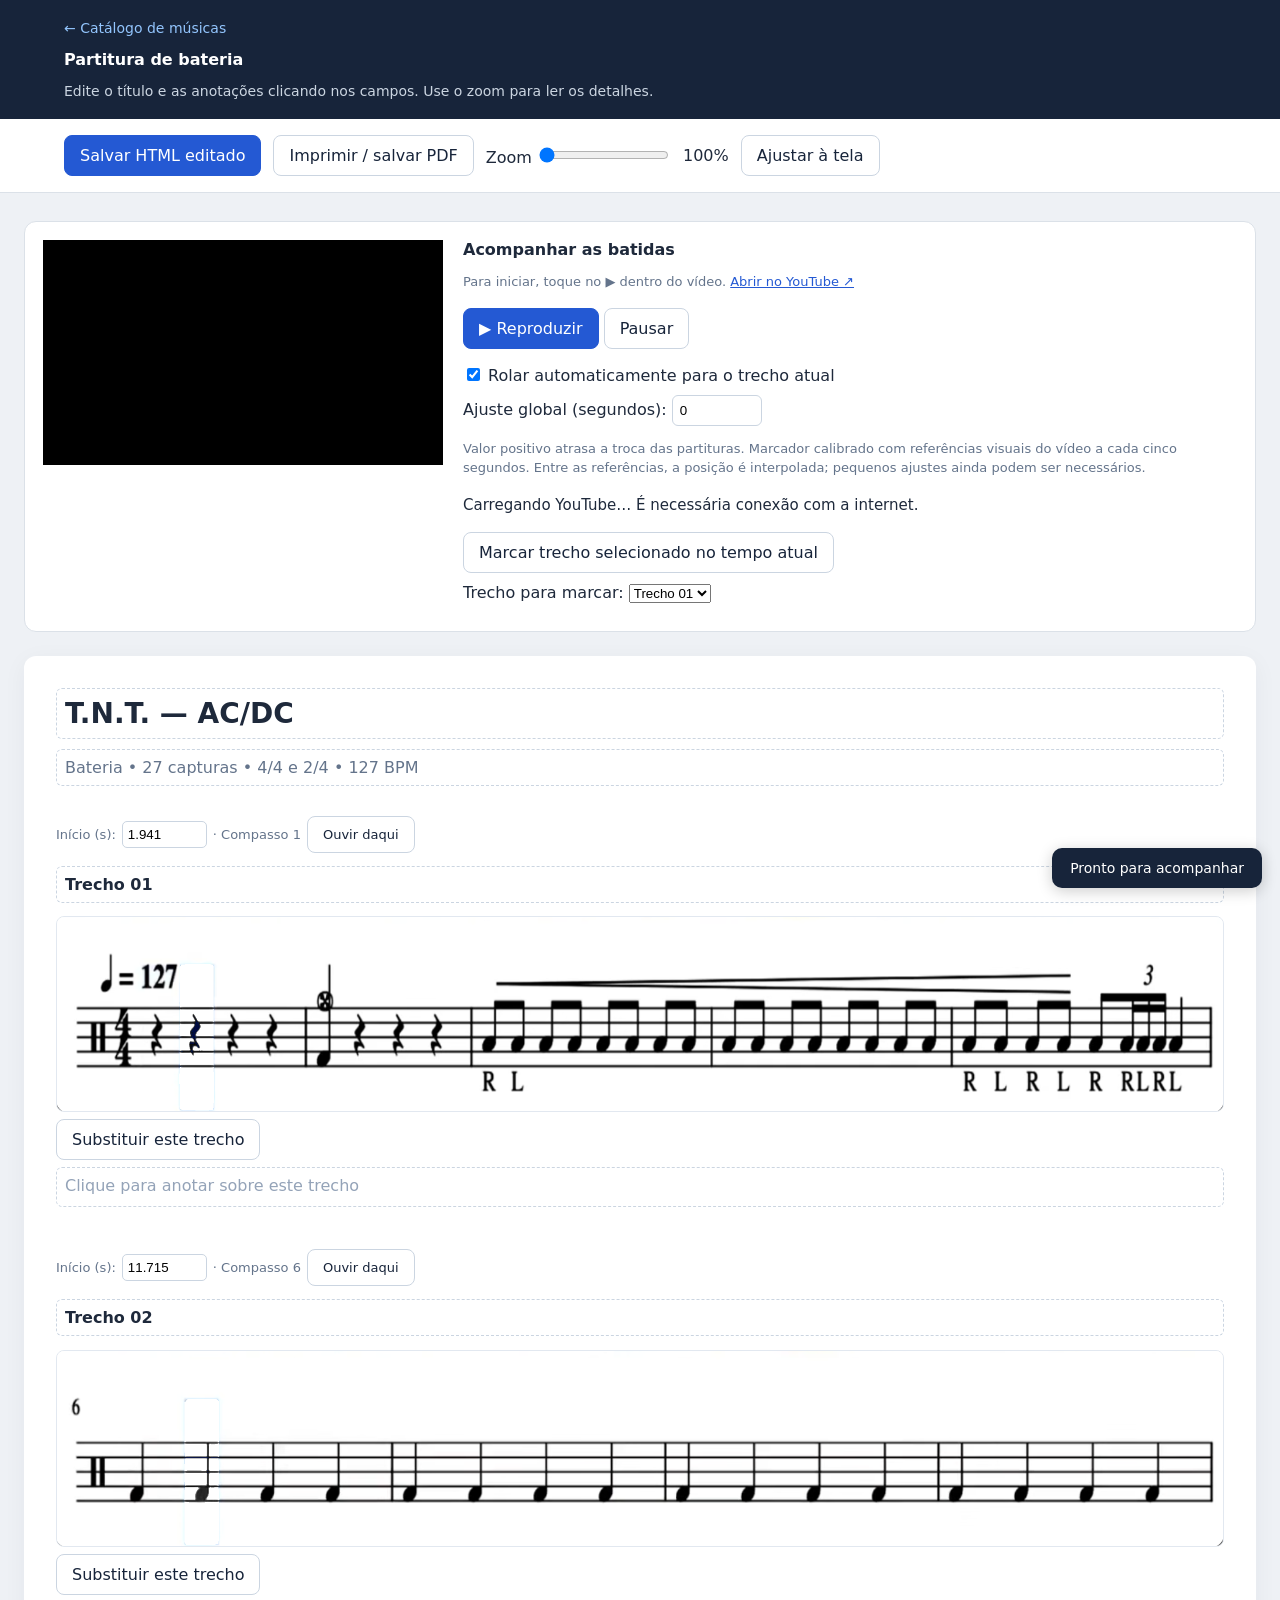
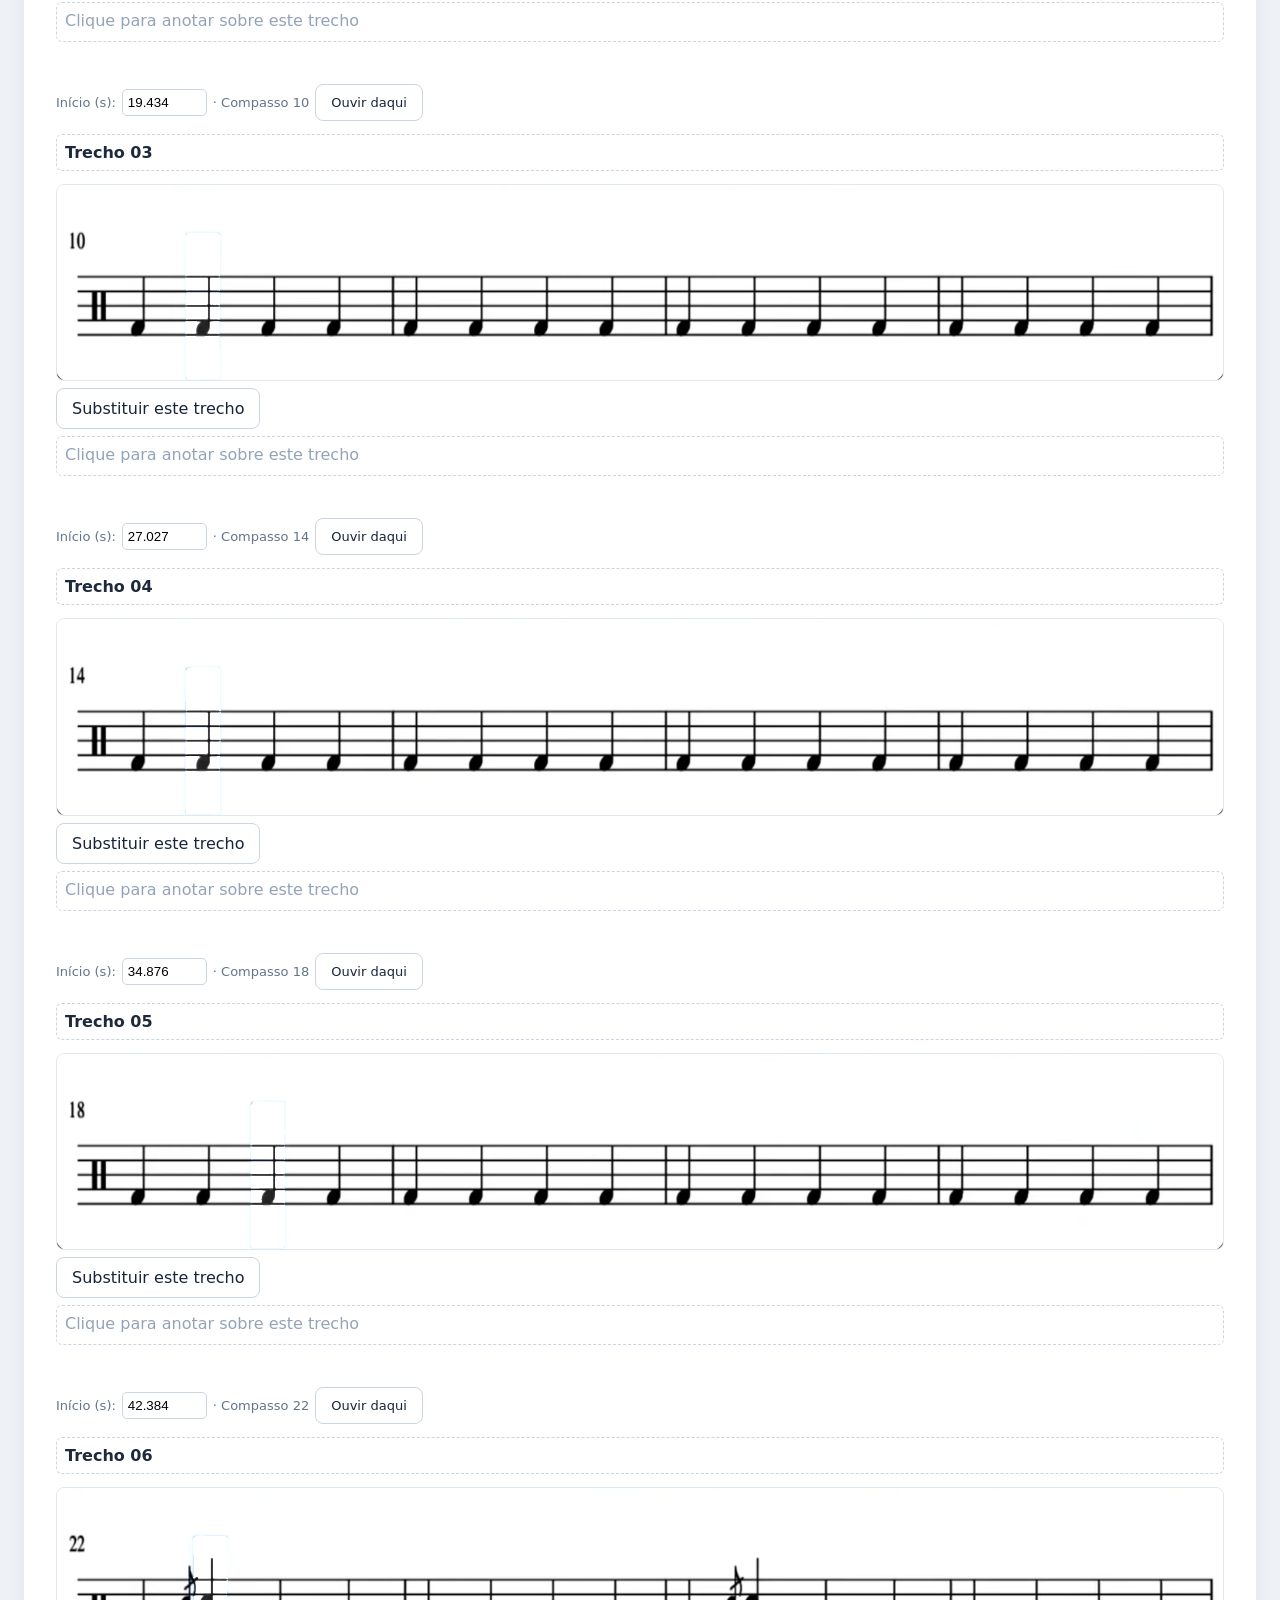
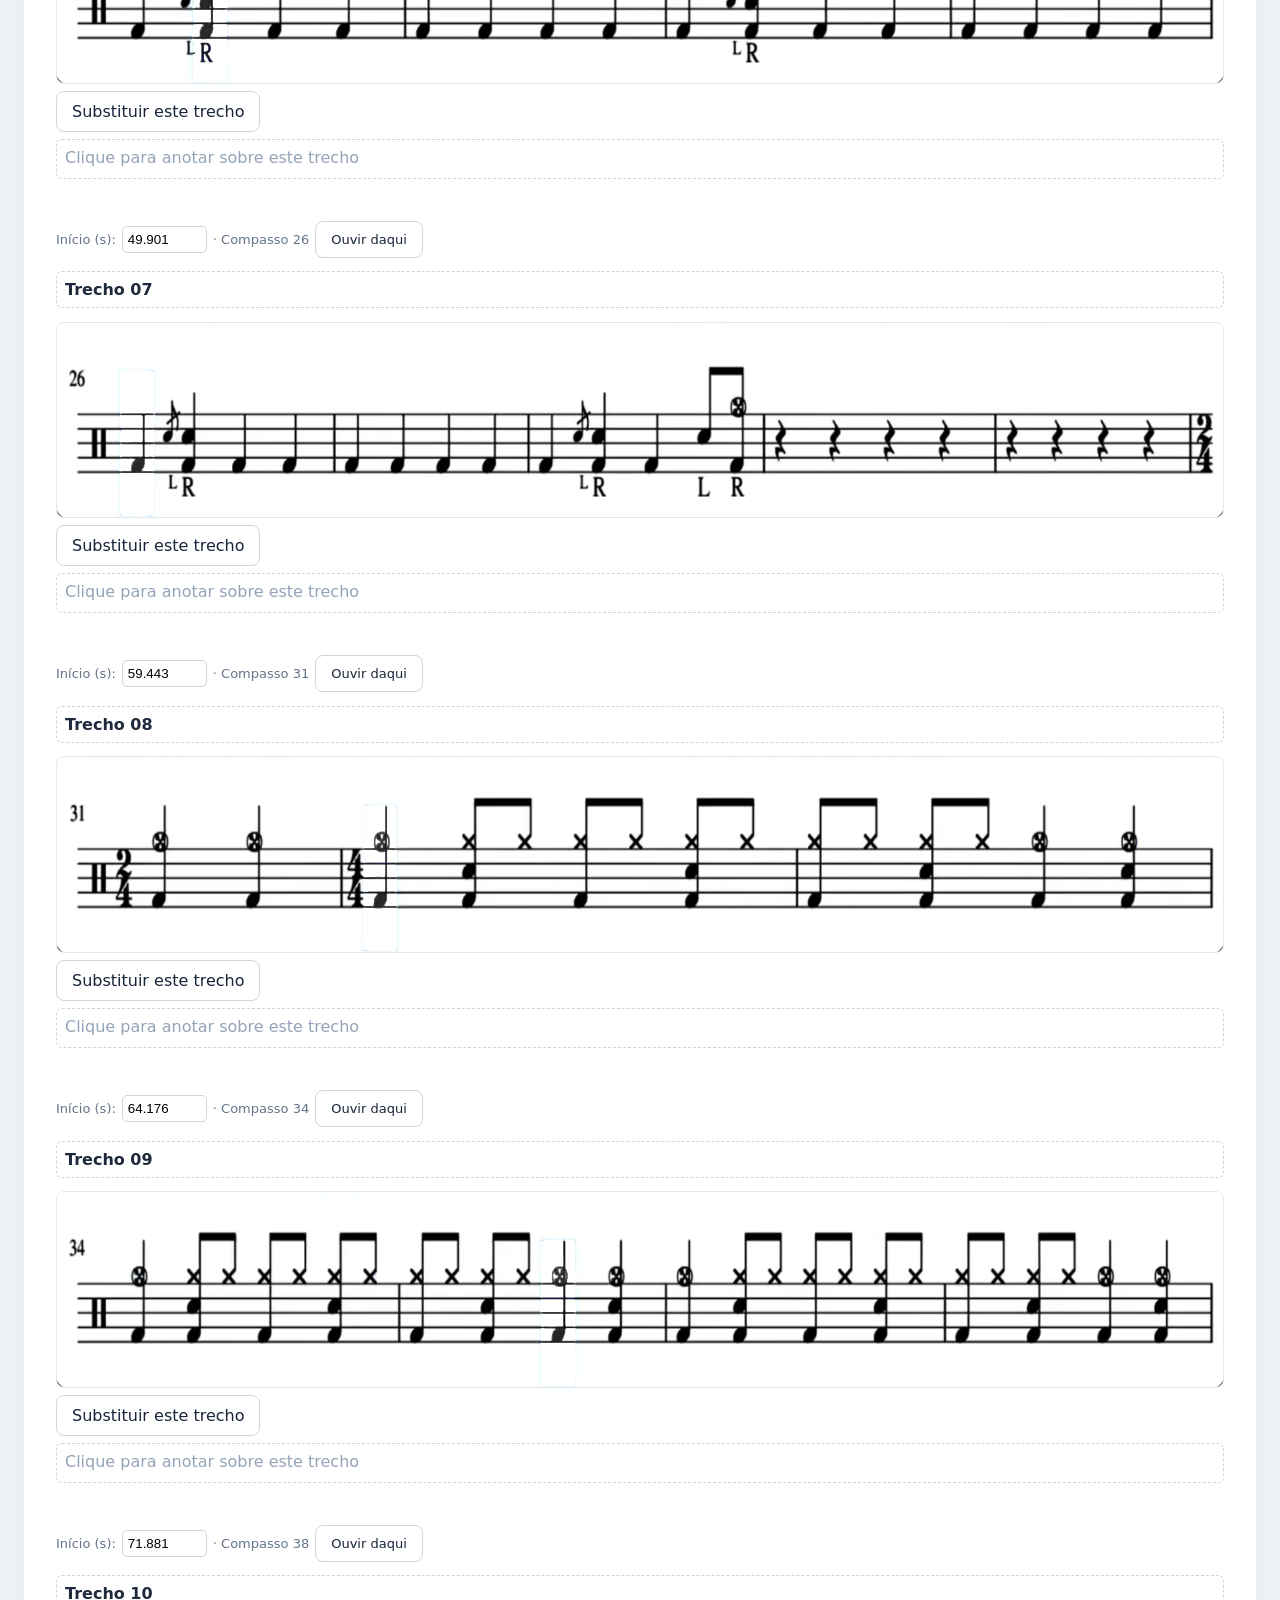
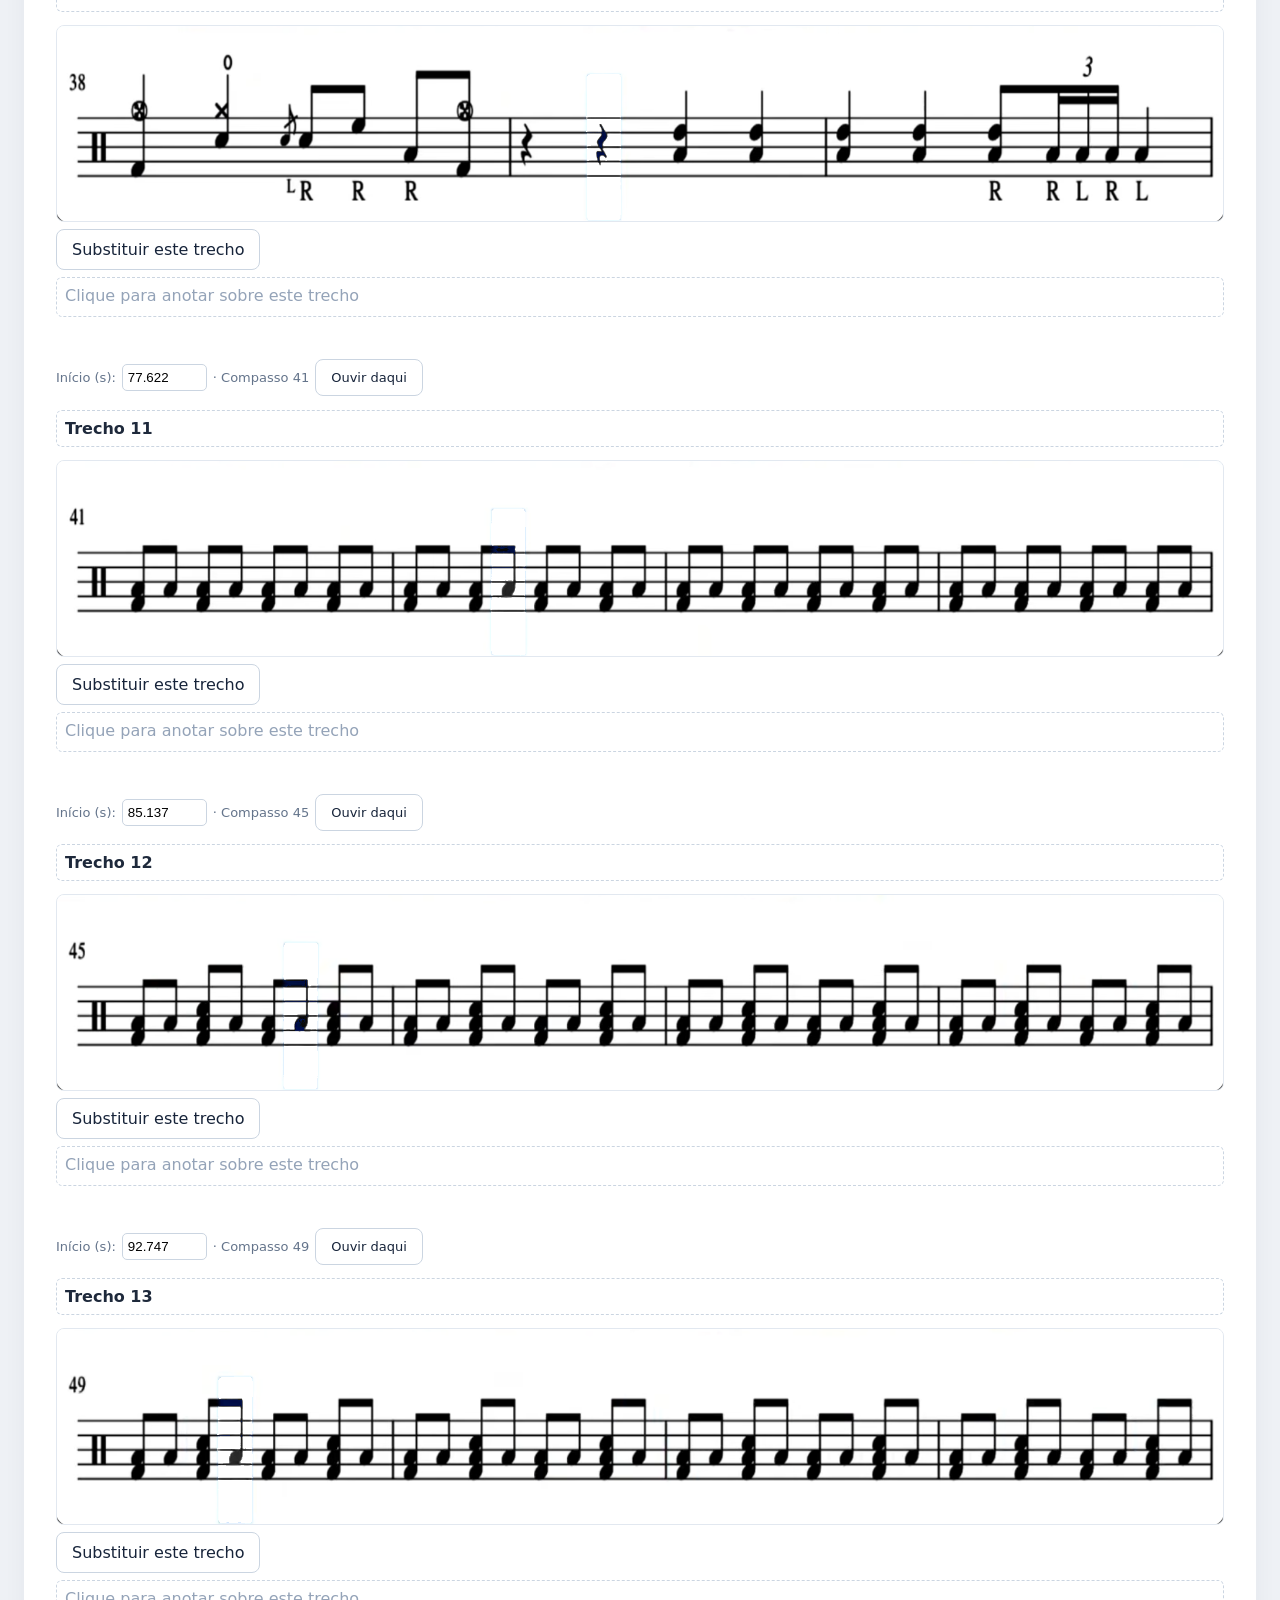
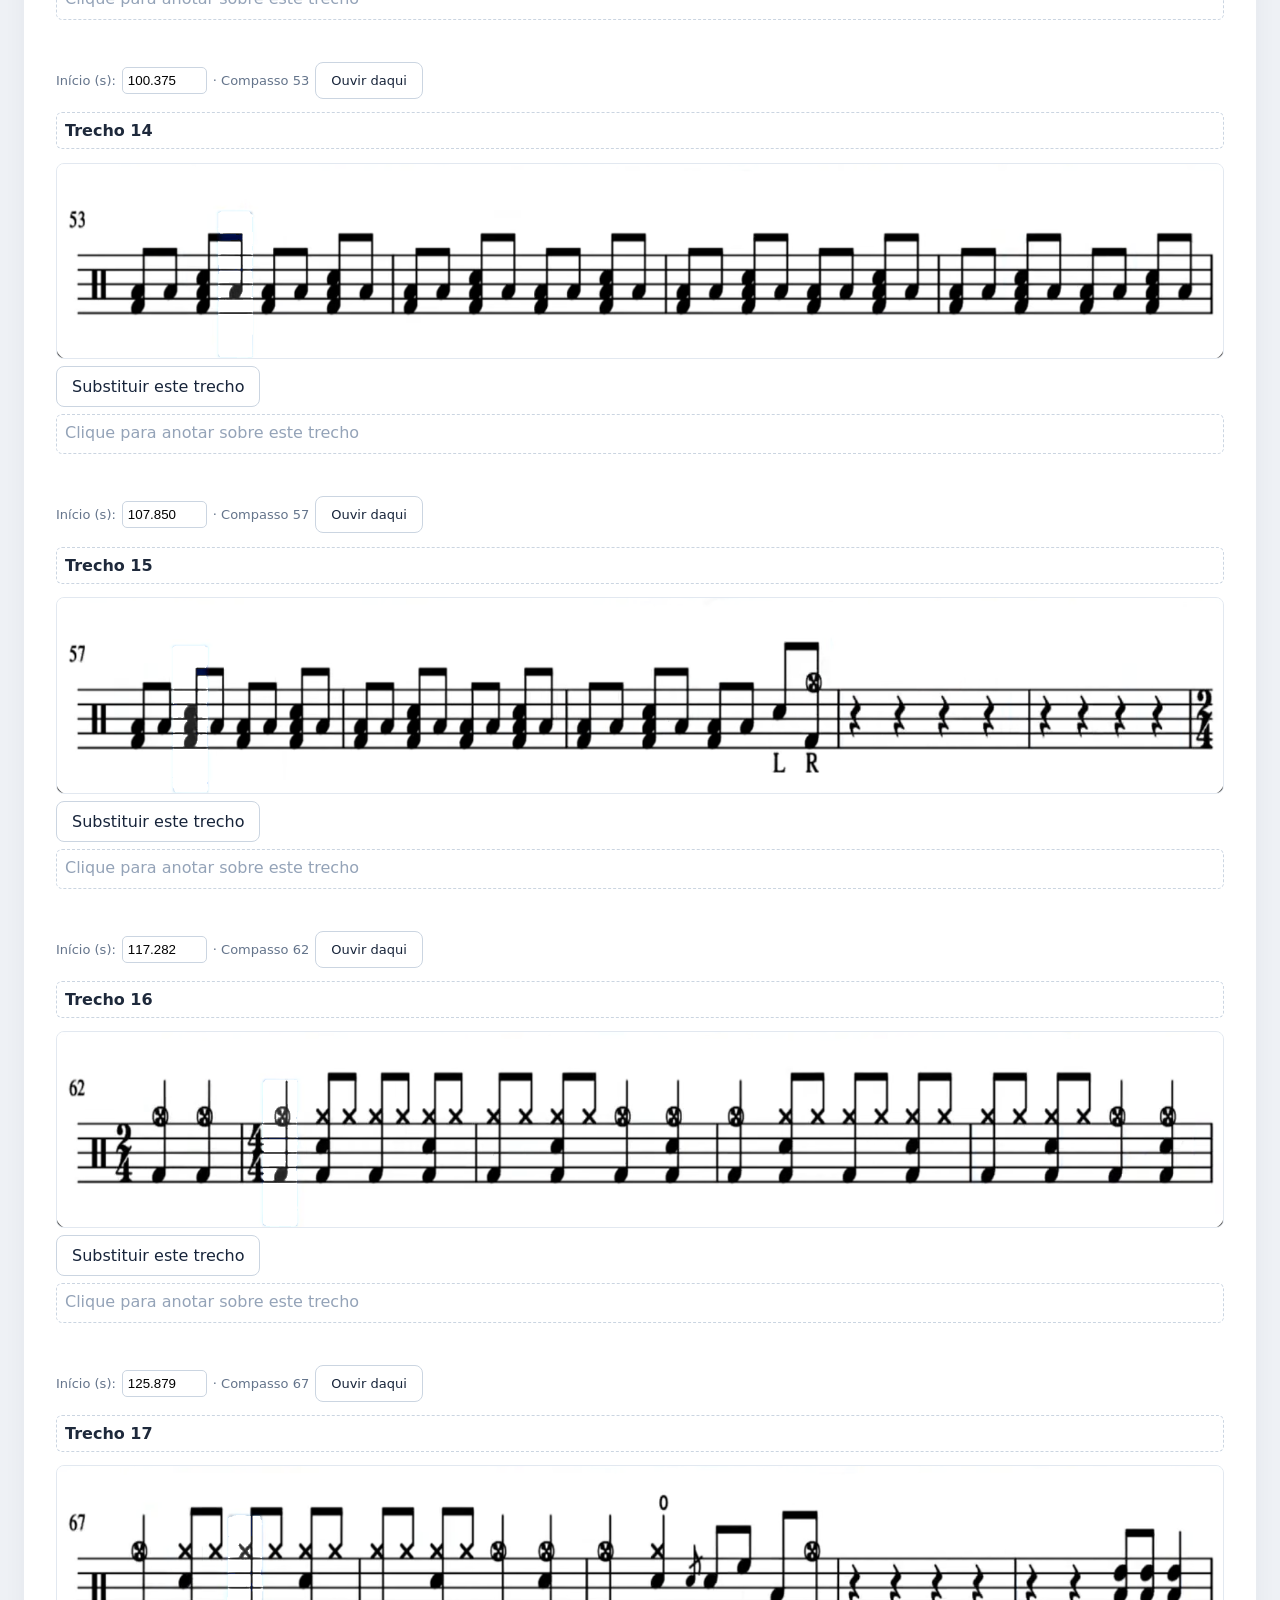
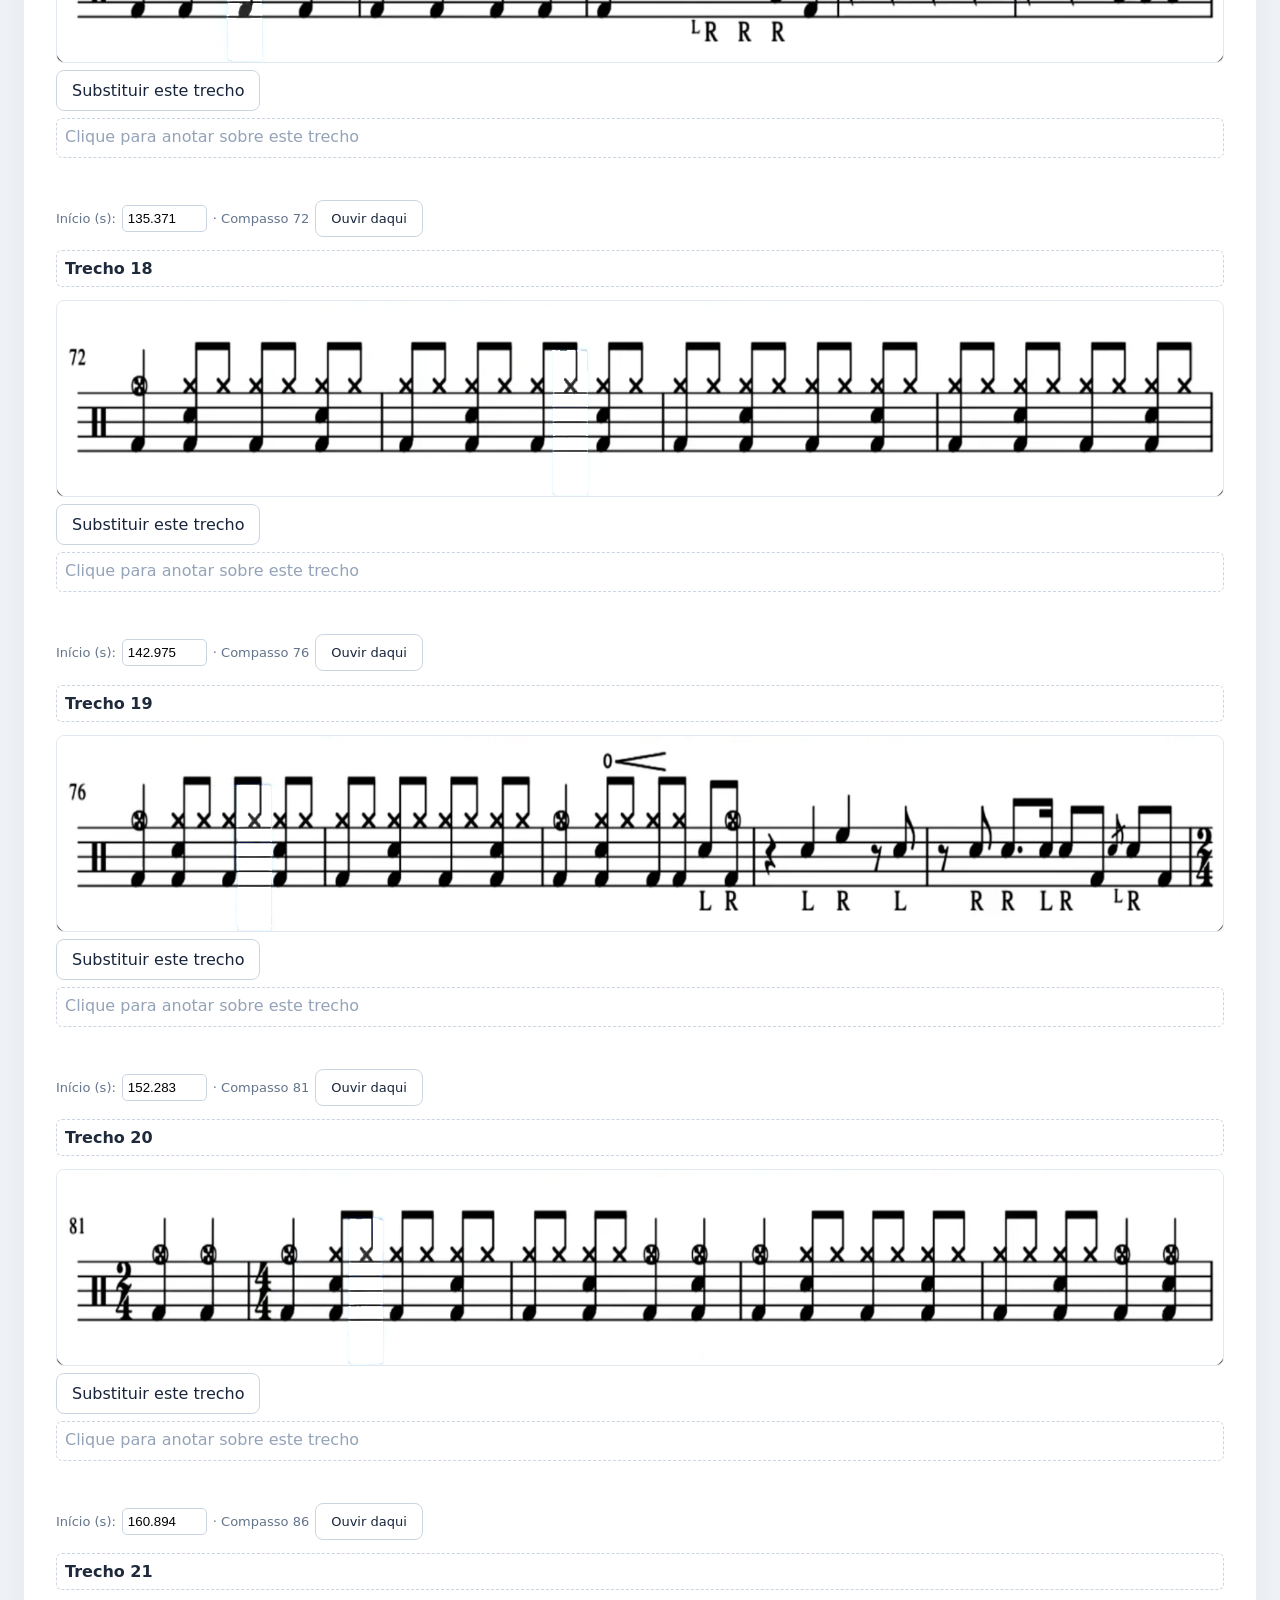
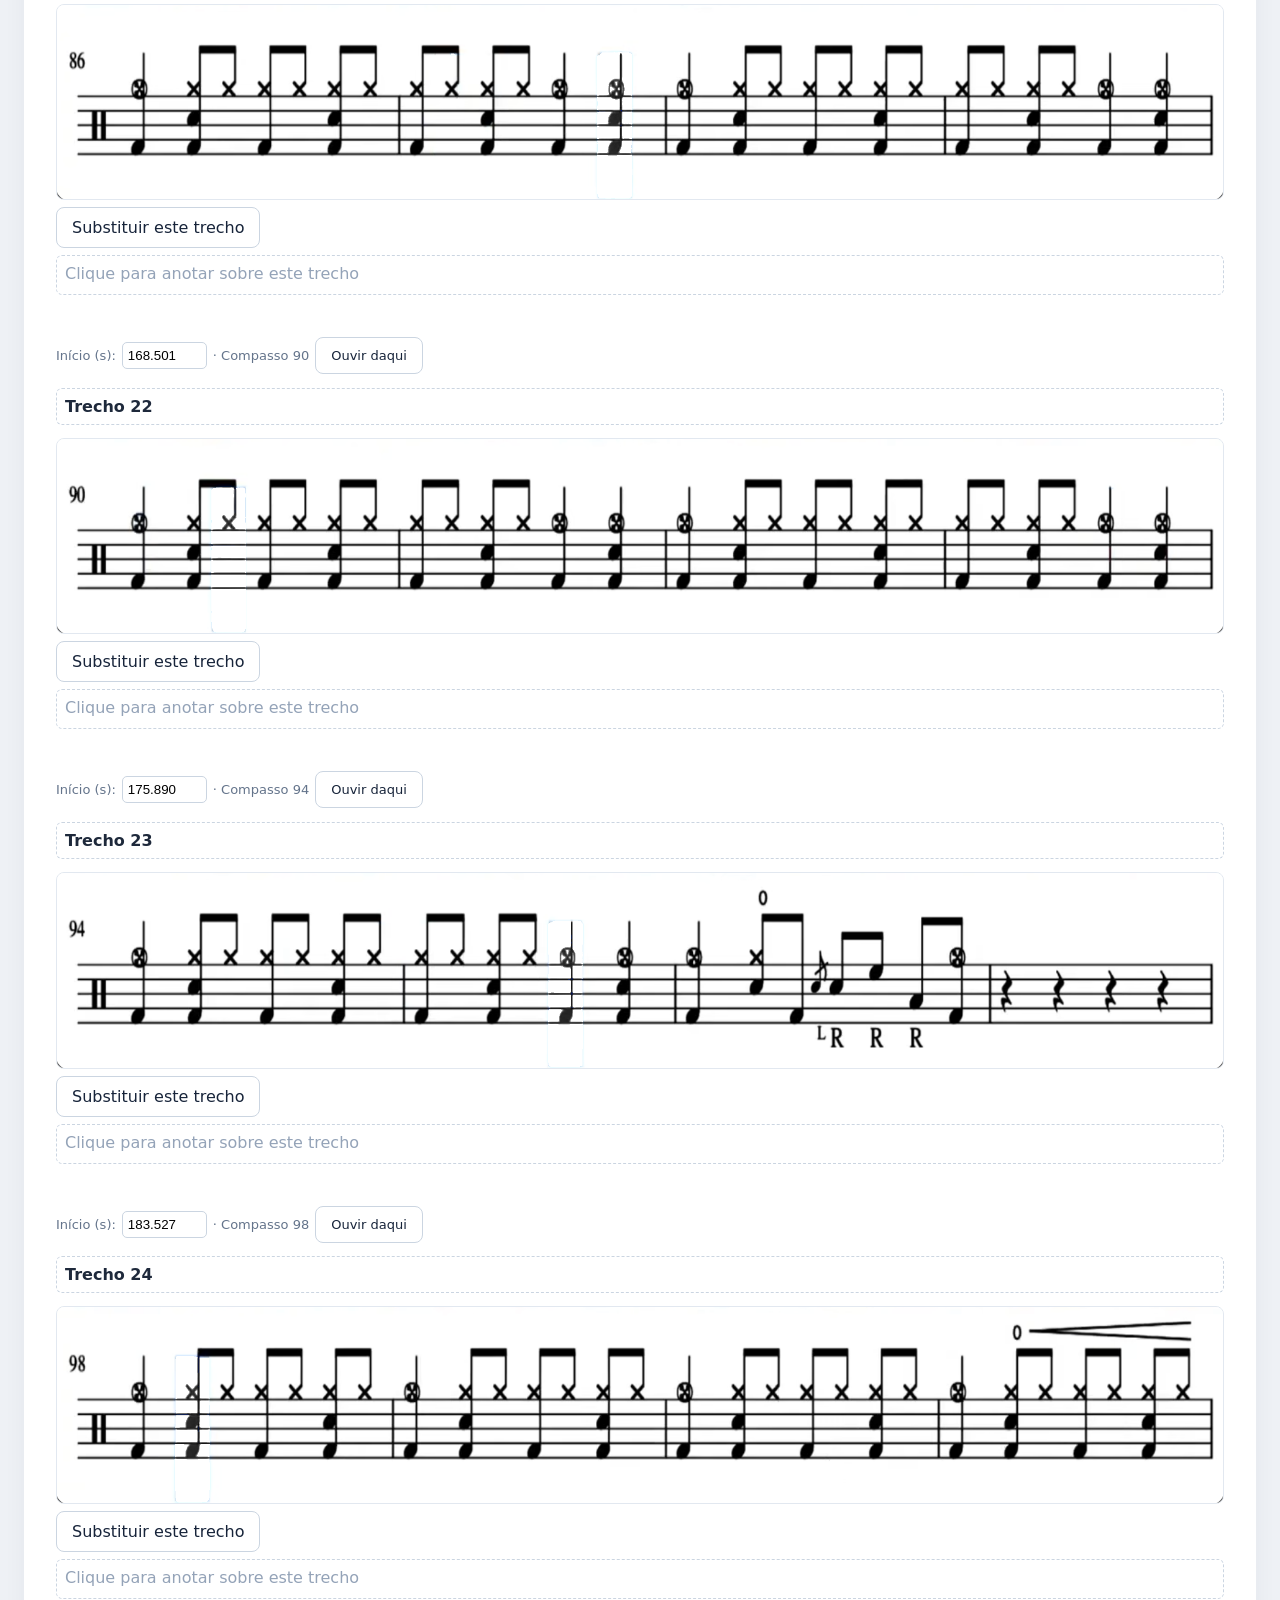
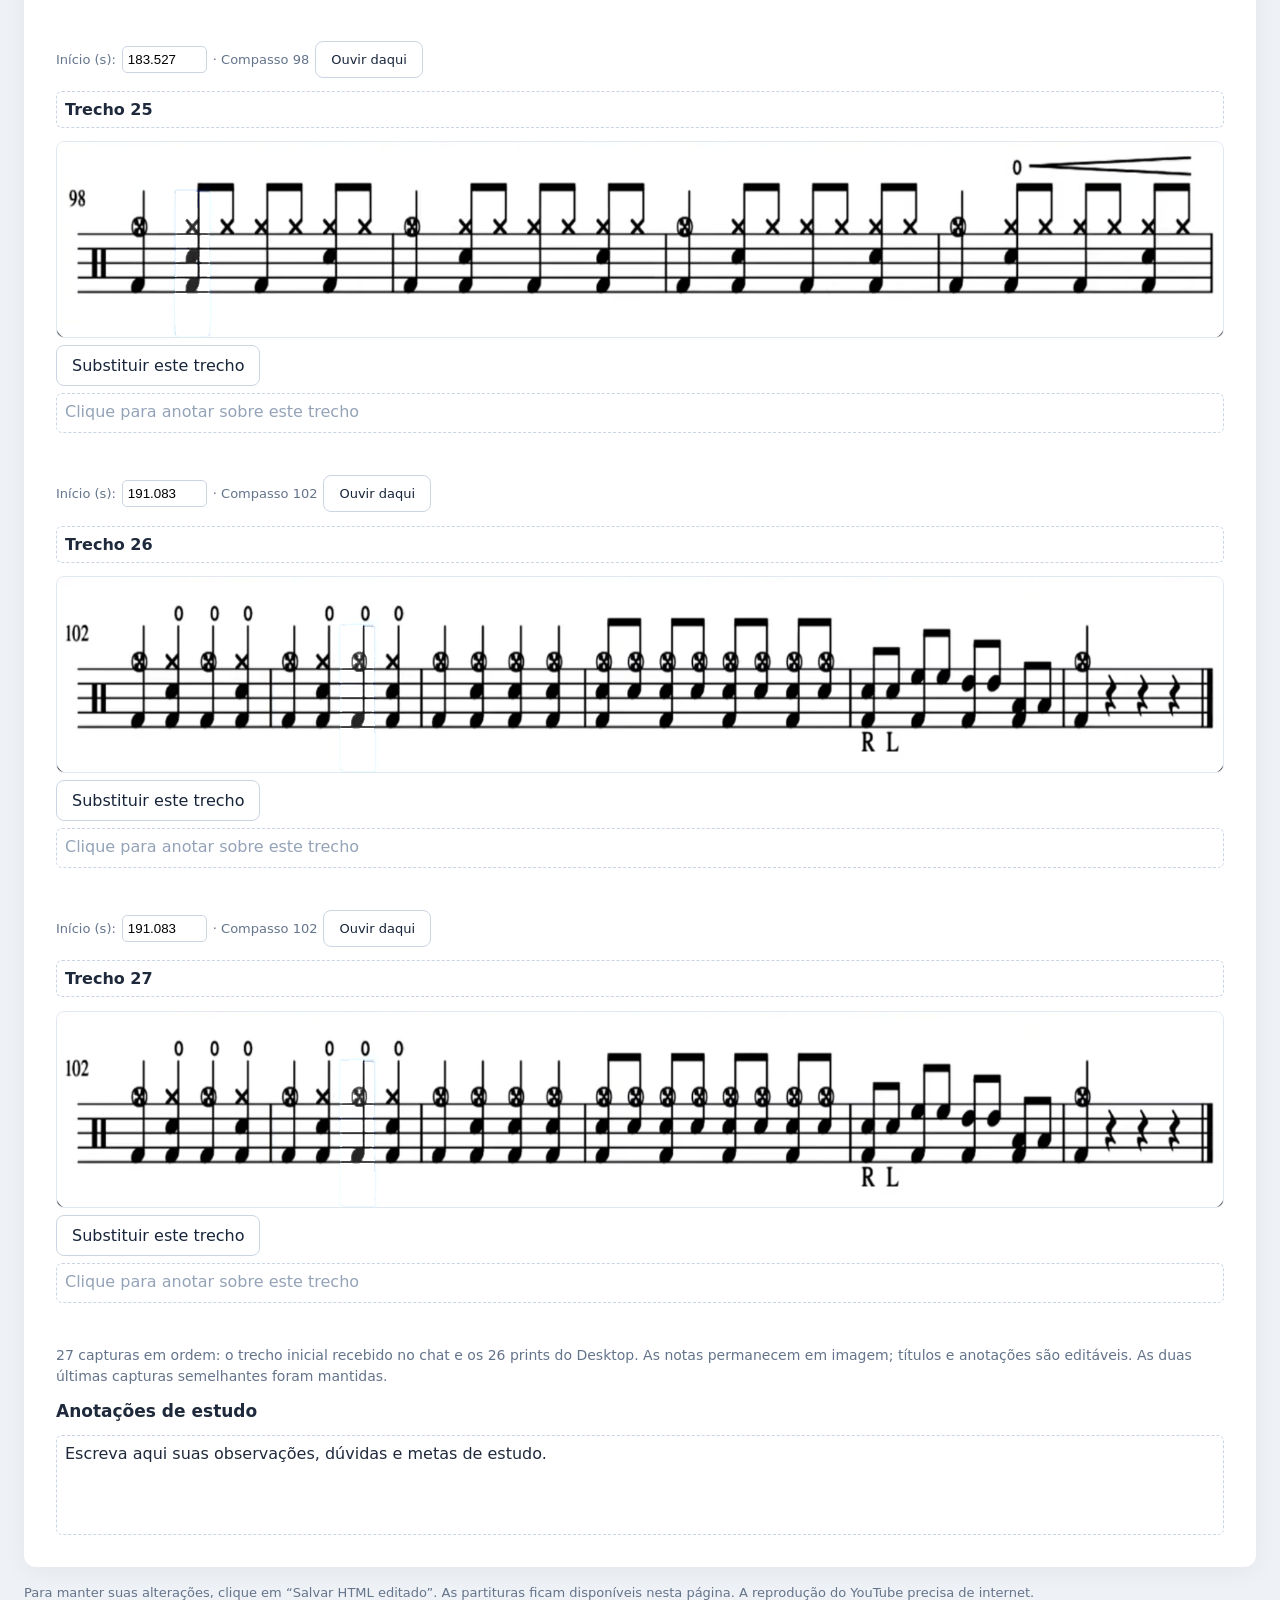
==== commit c0a8d760: "Fix black video with native iframe and explicit player dimensions" ====
--- a/musicas/tnt-acdc/index.html
+++ b/musicas/tnt-acdc/index.html
@@ -1,6 +1,7 @@
 <!doctype html>
 <html lang="pt-BR"><head><meta charset="utf-8"><meta name="referrer" content="strict-origin-when-cross-origin"><meta name="viewport" content="width=device-width,initial-scale=1"><title>T.N.T. — Partitura de bateria</title>
-<link rel="stylesheet" href="player.css"></head><body>
+<link rel="stylesheet" href="player.css?v=20261113b"></head><body>
 <header><a class="catalog-back" href="../../">← Catálogo de músicas</a><strong>Partitura de bateria</strong><p>Edite o título e as anotações clicando nos campos. Use o zoom para ler os detalhes.</p></header>
 <div class="toolbar"><button class="primary" onclick="downloadHTML()">Salvar HTML editado</button><button onclick="window.print()">Imprimir / salvar PDF</button><label>Zoom <input id="zoom" type="range" min="100" max="250" value="100" aria-label="Zoom da partitura"></label><span id="zoomValue">100%</span><button class="fit-button" onclick="fitScores()">Ajustar à tela</button><span class="status" id="status" role="status"></span></div>
-<main><section class="follow-panel no-print"><div class="follow-layout"><div class="video-wrap"><div id="youtube-player"></div></div><div class="follow-controls"><strong>Acompanhar as batidas</strong><p><button class="primary" onclick="playMusic()">▶ Reproduzir</button> <button onclick="pauseMusic()">Pausar</button></p><label><input id="autoFollow" type="checkbox" checked> Rolar automaticamente para o trecho atual</label><label>Ajuste global (segundos): <input id="syncOffset" type="number" value="0" step="0.1" onchange="saveOffset(this)"></label><p class="sync-warning">Valor positivo atrasa a troca das partituras. Marcador calibrado com referências visuais do vídeo a cada cinco segundos. Entre as referências, a posição é interpolada; pequenos ajustes ainda podem ser necessários.</p><p id="playStatus" class="play-status" role="status">Carregando YouTube… É necessária conexão com a internet.</p><button onclick="markCurrent()">Marcar trecho selecionado no tempo atual</button><label>Trecho para marcar: <select id="markSelect"></select></label></div></div></section><article class="sheet"><h1 contenteditable="true" aria-label="Título">T.N.T. — AC/DC</h1><div class="subtitle" contenteditable="true" aria-label="Descrição">Bateria • 27 capturas • 4/4 e 2/4 • 127 BPM</div><section class="part" data-start="0.000" data-measure="1" data-auto="true"><div class="sync-time no-print">Início (s): <input class="part-start" type="number" step="0.1" min="0" value="0.000" onchange="updateStart(this)"> · Compasso 1 <button onclick="seekPart(this)">Ouvir daqui</button></div><h2 contenteditable="true">Trecho 01</h2><div class="score-scroll"><div class="score-surface"><img class="score-image" src="partitura-01.png" alt="Partitura de bateria, trecho 1"><div class="beat-cursor" aria-hidden="true"></div></div></div><label class="upload no-print">Substituir este trecho<input type="file" accept="image/*" onchange="replacePart(this)"></label><div class="notes part-note" contenteditable="true" aria-label="Anotação do trecho 1"></div></section><section class="part" data-start="9.449" data-measure="6" data-auto="true"><div class="sync-time no-print">Início (s): <input class="part-start" type="number" step="0.1" min="0" value="9.449" onchange="updateStart(this)"> · Compasso 6 <button onclick="seekPart(this)">Ouvir daqui</button></div><h2 contenteditable="true">Trecho 02</h2><div class="score-scroll"><div class="score-surface"><img class="score-image" src="partitura-02.png" alt="Partitura de bateria, trecho 2"><div class="beat-cursor" aria-hidden="true"></div></div></div><label class="upload no-print">Substituir este trecho<input type="file" accept="image/*" onchange="replacePart(this)"></label><div class="notes part-note" contenteditable="true" aria-label="Anotação do trecho 2"></div></section><section class="part" data-start="17.008" data-measure="10" data-auto="true"><div class="sync-time no-print">Início (s): <input class="part-start" type="number" step="0.1" min="0" value="17.008" onchange="updateStart(this)"> · Compasso 10 <button onclick="seekPart(this)">Ouvir daqui</button></div><h2 contenteditable="true">Trecho 03</h2><div class="score-scroll"><div class="score-surface"><img class="score-image" src="partitura-03.png" alt="Partitura de bateria, trecho 3"><div class="beat-cursor" aria-hidden="true"></div></div></div><label class="upload no-print">Substituir este trecho<input type="file" accept="image/*" onchange="replacePart(this)"></label><div class="notes part-note" contenteditable="true" aria-label="Anotação do trecho 3"></div></section><section class="part" data-start="24.567" data-measure="14" data-auto="true"><div class="sync-time no-print">Início (s): <input class="part-start" type="number" step="0.1" min="0" value="24.567" onchange="updateStart(this)"> · Compasso 14 <button onclick="seekPart(this)">Ouvir daqui</button></div><h2 contenteditable="true">Trecho 04</h2><div class="score-scroll"><div class="score-surface"><img class="score-image" src="partitura-04.png" alt="Partitura de bateria, trecho 4"><div class="beat-cursor" aria-hidden="true"></div></div></div><label class="upload no-print">Substituir este trecho<input type="file" accept="image/*" onchange="replacePart(this)"></label><div class="notes part-note" contenteditable="true" aria-label="Anotação do trecho 4"></div></section><section class="part" data-start="32.126" data-measure="18" data-auto="true"><div class="sync-time no-print">Início (s): <input class="part-start" type="number" step="0.1" min="0" value="32.126" onchange="updateStart(this)"> · Compasso 18 <button onclick="seekPart(this)">Ouvir daqui</button></div><h2 contenteditable="true">Trecho 05</h2><div class="score-scroll"><div class="score-surface"><img class="score-image" src="partitura-05.png" alt="Partitura de bateria, trecho 5"><div class="beat-cursor" aria-hidden="true"></div></div></div><label class="upload no-print">Substituir este trecho<input type="file" accept="image/*" onchange="replacePart(this)"></label><div class="notes part-note" contenteditable="true" aria-label="Anotação do trecho 5"></div></section><section class="part" data-start="39.685" data-measure="22" data-auto="true"><div class="sync-time no-print">Início (s): <input class="part-start" type="number" step="0.1" min="0" value="39.685" onchange="updateStart(this)"> · Compasso 22 <button onclick="seekPart(this)">Ouvir daqui</button></div><h2 contenteditable="true">Trecho 06</h2><div class="score-scroll"><div class="score-surface"><img class="score-image" src="partitura-06.png" alt="Partitura de bateria, trecho 6"><div class="beat-cursor" aria-hidden="true"></div></div></div><label class="upload no-print">Substituir este trecho<input type="file" accept="image/*" onchange="replacePart(this)"></label><div class="notes part-note" contenteditable="true" aria-label="Anotação do trecho 6"></div></section><section class="part" data-start="47.244" data-measure="26" data-auto="true"><div class="sync-time no-print">Início (s): <input class="part-start" type="number" step="0.1" min="0" value="47.244" onchange="updateStart(this)"> · Compasso 26 <button onclick="seekPart(this)">Ouvir daqui</button></div><h2 contenteditable="true">Trecho 07</h2><div class="score-scroll"><div class="score-surface"><img class="score-image" src="partitura-07.png" alt="Partitura de bateria, trecho 7"><div class="beat-cursor" aria-hidden="true"></div></div></div><label class="upload no-print">Substituir este trecho<input type="file" accept="image/*" onchange="replacePart(this)"></label><div class="notes part-note" contenteditable="true" aria-label="Anotação do trecho 7"></div></section><section class="part" data-start="56.693" data-measure="31" data-auto="true"><div class="sync-time no-print">Início (s): <input class="part-start" type="number" step="0.1" min="0" value="56.693" onchange="updateStart(this)"> · Compasso 31 <button onclick="seekPart(this)">Ouvir daqui</button></div><h2 contenteditable="true">Trecho 08</h2><div class="score-scroll"><div class="score-surface"><img class="score-image" src="partitura-08.png" alt="Partitura de bateria, trecho 8"><div class="beat-cursor" aria-hidden="true"></div></div></div><label class="upload no-print">Substituir este trecho<input type="file" accept="image/*" onchange="replacePart(this)"></label><div class="notes part-note" contenteditable="true" aria-label="Anotação do trecho 8"></div></section><section class="part" data-start="62.362" data-measure="34" data-auto="true"><div class="sync-time no-print">Início (s): <input class="part-start" type="number" step="0.1" min="0" value="62.362" onchange="updateStart(this)"> · Compasso 34 <button onclick="seekPart(this)">Ouvir daqui</button></div><h2 contenteditable="true">Trecho 09</h2><div class="score-scroll"><div class="score-surface"><img class="score-image" src="partitura-09.png" alt="Partitura de bateria, trecho 9"><div class="beat-cursor" aria-hidden="true"></div></div></div><label class="upload no-print">Substituir este trecho<input type="file" accept="image/*" onchange="replacePart(this)"></label><div class="notes part-note" contenteditable="true" aria-label="Anotação do trecho 9"></div></section><section class="part" data-start="69.921" data-measure="38" data-auto="true"><div class="sync-time no-print">Início (s): <input class="part-start" type="number" step="0.1" min="0" value="69.921" onchange="updateStart(this)"> · Compasso 38 <button onclick="seekPart(this)">Ouvir daqui</button></div><h2 contenteditable="true">Trecho 10</h2><div class="score-scroll"><div class="score-surface"><img class="score-image" src="partitura-10.png" alt="Partitura de bateria, trecho 10"><div class="beat-cursor" aria-hidden="true"></div></div></div><label class="upload no-print">Substituir este trecho<input type="file" accept="image/*" onchange="replacePart(this)"></label><div class="notes part-note" contenteditable="true" aria-label="Anotação do trecho 10"></div></section><section class="part" data-start="75.591" data-measure="41" data-auto="true"><div class="sync-time no-print">Início (s): <input class="part-start" type="number" step="0.1" min="0" value="75.591" onchange="updateStart(this)"> · Compasso 41 <button onclick="seekPart(this)">Ouvir daqui</button></div><h2 contenteditable="true">Trecho 11</h2><div class="score-scroll"><div class="score-surface"><img class="score-image" src="partitura-11.png" alt="Partitura de bateria, trecho 11"><div class="beat-cursor" aria-hidden="true"></div></div></div><label class="upload no-print">Substituir este trecho<input type="file" accept="image/*" onchange="replacePart(this)"></label><div class="notes part-note" contenteditable="true" aria-label="Anotação do trecho 11"></div></section><section class="part" data-start="83.150" data-measure="45" data-auto="true"><div class="sync-time no-print">Início (s): <input class="part-start" type="number" step="0.1" min="0" value="83.150" onchange="updateStart(this)"> · Compasso 45 <button onclick="seekPart(this)">Ouvir daqui</button></div><h2 contenteditable="true">Trecho 12</h2><div class="score-scroll"><div class="score-surface"><img class="score-image" src="partitura-12.png" alt="Partitura de bateria, trecho 12"><div class="beat-cursor" aria-hidden="true"></div></div></div><label class="upload no-print">Substituir este trecho<input type="file" accept="image/*" onchange="replacePart(this)"></label><div class="notes part-note" contenteditable="true" aria-label="Anotação do trecho 12"></div></section><section class="part" data-start="90.709" data-measure="49" data-auto="true"><div class="sync-time no-print">Início (s): <input class="part-start" type="number" step="0.1" min="0" value="90.709" onchange="updateStart(this)"> · Compasso 49 <button onclick="seekPart(this)">Ouvir daqui</button></div><h2 contenteditable="true">Trecho 13</h2><div class="score-scroll"><div class="score-surface"><img class="score-image" src="partitura-13.png" alt="Partitura de bateria, trecho 13"><div class="beat-cursor" aria-hidden="true"></div></div></div><label class="upload no-print">Substituir este trecho<input type="file" accept="image/*" onchange="replacePart(this)"></label><div class="notes part-note" contenteditable="true" aria-label="Anotação do trecho 13"></div></section><section class="part" data-start="98.268" data-measure="53" data-auto="true"><div class="sync-time no-print">Início (s): <input class="part-start" type="number" step="0.1" min="0" value="98.268" onchange="updateStart(this)"> · Compasso 53 <button onclick="seekPart(this)">Ouvir daqui</button></div><h2 contenteditable="true">Trecho 14</h2><div class="score-scroll"><div class="score-surface"><img class="score-image" src="partitura-14.png" alt="Partitura de bateria, trecho 14"><div class="beat-cursor" aria-hidden="true"></div></div></div><label class="upload no-print">Substituir este trecho<input type="file" accept="image/*" onchange="replacePart(this)"></label><div class="notes part-note" contenteditable="true" aria-label="Anotação do trecho 14"></div></section><section class="part" data-start="105.827" data-measure="57" data-auto="true"><div class="sync-time no-print">Início (s): <input class="part-start" type="number" step="0.1" min="0" value="105.827" onchange="updateStart(this)"> · Compasso 57 <button onclick="seekPart(this)">Ouvir daqui</button></div><h2 contenteditable="true">Trecho 15</h2><div class="score-scroll"><div class="score-surface"><img class="score-image" src="partitura-15.png" alt="Partitura de bateria, trecho 15"><div class="beat-cursor" aria-hidden="true"></div></div></div><label class="upload no-print">Substituir este trecho<input type="file" accept="image/*" onchange="replacePart(this)"></label><div class="notes part-note" contenteditable="true" aria-label="Anotação do trecho 15"></div></section><section class="part" data-start="115.276" data-measure="62" data-auto="true"><div class="sync-time no-print">Início (s): <input class="part-start" type="number" step="0.1" min="0" value="115.276" onchange="updateStart(this)"> · Compasso 62 <button onclick="seekPart(this)">Ouvir daqui</button></div><h2 contenteditable="true">Trecho 16</h2><div class="score-scroll"><div class="score-surface"><img class="score-image" src="partitura-16.png" alt="Partitura de bateria, trecho 16"><div class="beat-cursor" aria-hidden="true"></div></div></div><label class="upload no-print">Substituir este trecho<input type="file" accept="image/*" onchange="replacePart(this)"></label><div class="notes part-note" contenteditable="true" aria-label="Anotação do trecho 16"></div></section><section class="part" data-start="124.724" data-measure="67" data-auto="true"><div class="sync-time no-print">Início (s): <input class="part-start" type="number" step="0.1" min="0" value="124.724" onchange="updateStart(this)"> · Compasso 67 <button onclick="seekPart(this)">Ouvir daqui</button></div><h2 contenteditable="true">Trecho 17</h2><div class="score-scroll"><div class="score-surface"><img class="score-image" src="partitura-17.png" alt="Partitura de bateria, trecho 17"><div class="beat-cursor" aria-hidden="true"></div></div></div><label class="upload no-print">Substituir este trecho<input type="file" accept="image/*" onchange="replacePart(this)"></label><div class="notes part-note" contenteditable="true" aria-label="Anotação do trecho 17"></div></section><section class="part" data-start="134.173" data-measure="72" data-auto="true"><div class="sync-time no-print">Início (s): <input class="part-start" type="number" step="0.1" min="0" value="134.173" onchange="updateStart(this)"> · Compasso 72 <button onclick="seekPart(this)">Ouvir daqui</button></div><h2 contenteditable="true">Trecho 18</h2><div class="score-scroll"><div class="score-surface"><img class="score-image" src="partitura-18.png" alt="Partitura de bateria, trecho 18"><div class="beat-cursor" aria-hidden="true"></div></div></div><label class="upload no-print">Substituir este trecho<input type="file" accept="image/*" onchange="replacePart(this)"></label><div class="notes part-note" contenteditable="true" aria-label="Anotação do trecho 18"></div></section><section class="part" data-start="141.732" data-measure="76" data-auto="true"><div class="sync-time no-print">Início (s): <input class="part-start" type="number" step="0.1" min="0" value="141.732" onchange="updateStart(this)"> · Compasso 76 <button onclick="seekPart(this)">Ouvir daqui</button></div><h2 contenteditable="true">Trecho 19</h2><div class="score-scroll"><div class="score-surface"><img class="score-image" src="partitura-19.png" alt="Partitura de bateria, trecho 19"><div class="beat-cursor" aria-hidden="true"></div></div></div><label class="upload no-print">Substituir este trecho<input type="file" accept="image/*" onchange="replacePart(this)"></label><div class="notes part-note" contenteditable="true" aria-label="Anotação do trecho 19"></div></section><section class="part" data-start="151.181" data-measure="81" data-auto="true"><div class="sync-time no-print">Início (s): <input class="part-start" type="number" step="0.1" min="0" value="151.181" onchange="updateStart(this)"> · Compasso 81 <button onclick="seekPart(this)">Ouvir daqui</button></div><h2 contenteditable="true">Trecho 20</h2><div class="score-scroll"><div class="score-surface"><img class="score-image" src="partitura-20.png" alt="Partitura de bateria, trecho 20"><div class="beat-cursor" aria-hidden="true"></div></div></div><label class="upload no-print">Substituir este trecho<input type="file" accept="image/*" onchange="replacePart(this)"></label><div class="notes part-note" contenteditable="true" aria-label="Anotação do trecho 20"></div></section><section class="part" data-start="160.630" data-measure="86" data-auto="true"><div class="sync-time no-print">Início (s): <input class="part-start" type="number" step="0.1" min="0" value="160.630" onchange="updateStart(this)"> · Compasso 86 <button onclick="seekPart(this)">Ouvir daqui</button></div><h2 contenteditable="true">Trecho 21</h2><div class="score-scroll"><div class="score-surface"><img class="score-image" src="partitura-21.png" alt="Partitura de bateria, trecho 21"><div class="beat-cursor" aria-hidden="true"></div></div></div><label class="upload no-print">Substituir este trecho<input type="file" accept="image/*" onchange="replacePart(this)"></label><div class="notes part-note" contenteditable="true" aria-label="Anotação do trecho 21"></div></section><section class="part" data-start="168.189" data-measure="90" data-auto="true"><div class="sync-time no-print">Início (s): <input class="part-start" type="number" step="0.1" min="0" value="168.189" onchange="updateStart(this)"> · Compasso 90 <button onclick="seekPart(this)">Ouvir daqui</button></div><h2 contenteditable="true">Trecho 22</h2><div class="score-scroll"><div class="score-surface"><img class="score-image" src="partitura-22.png" alt="Partitura de bateria, trecho 22"><div class="beat-cursor" aria-hidden="true"></div></div></div><label class="upload no-print">Substituir este trecho<input type="file" accept="image/*" onchange="replacePart(this)"></label><div class="notes part-note" contenteditable="true" aria-label="Anotação do trecho 22"></div></section><section class="part" data-start="175.748" data-measure="94" data-auto="true"><div class="sync-time no-print">Início (s): <input class="part-start" type="number" step="0.1" min="0" value="175.748" onchange="updateStart(this)"> · Compasso 94 <button onclick="seekPart(this)">Ouvir daqui</button></div><h2 contenteditable="true">Trecho 23</h2><div class="score-scroll"><div class="score-surface"><img class="score-image" src="partitura-23.png" alt="Partitura de bateria, trecho 23"><div class="beat-cursor" aria-hidden="true"></div></div></div><label class="upload no-print">Substituir este trecho<input type="file" accept="image/*" onchange="replacePart(this)"></label><div class="notes part-note" contenteditable="true" aria-label="Anotação do trecho 23"></div></section><section class="part" data-start="183.307" data-measure="98" data-auto="false"><div class="sync-time no-print">Início (s): <input class="part-start" type="number" step="0.1" min="0" value="183.307" onchange="updateStart(this)"> · Compasso 98 <button onclick="seekPart(this)">Ouvir daqui</button></div><h2 contenteditable="true">Trecho 24</h2><div class="score-scroll"><div class="score-surface"><img class="score-image" src="partitura-24.png" alt="Partitura de bateria, trecho 24"><div class="beat-cursor" aria-hidden="true"></div></div></div><label class="upload no-print">Substituir este trecho<input type="file" accept="image/*" onchange="replacePart(this)"></label><div class="notes part-note" contenteditable="true" aria-label="Anotação do trecho 24"></div></section><section class="part" data-start="183.307" data-measure="98" data-auto="true"><div class="sync-time no-print">Início (s): <input class="part-start" type="number" step="0.1" min="0" value="183.307" onchange="updateStart(this)"> · Compasso 98 <button onclick="seekPart(this)">Ouvir daqui</button></div><h2 contenteditable="true">Trecho 25</h2><div class="score-scroll"><div class="score-surface"><img class="score-image" src="partitura-25.png" alt="Partitura de bateria, trecho 25"><div class="beat-cursor" aria-hidden="true"></div></div></div><label class="upload no-print">Substituir este trecho<input type="file" accept="image/*" onchange="replacePart(this)"></label><div class="notes part-note" contenteditable="true" aria-label="Anotação do trecho 25"></div></section><section class="part" data-start="190.866" data-measure="102" data-auto="false"><div class="sync-time no-print">Início (s): <input class="part-start" type="number" step="0.1" min="0" value="190.866" onchange="updateStart(this)"> · Compasso 102 <button onclick="seekPart(this)">Ouvir daqui</button></div><h2 contenteditable="true">Trecho 26</h2><div class="score-scroll"><div class="score-surface"><img class="score-image" src="partitura-26.png" alt="Partitura de bateria, trecho 26"><div class="beat-cursor" aria-hidden="true"></div></div></div><label class="upload no-print">Substituir este trecho<input type="file" accept="image/*" onchange="replacePart(this)"></label><div class="notes part-note" contenteditable="true" aria-label="Anotação do trecho 26"></div></section><section class="part" data-start="190.866" data-measure="102" data-auto="true"><div class="sync-time no-print">Início (s): <input class="part-start" type="number" step="0.1" min="0" value="190.866" onchange="updateStart(this)"> · Compasso 102 <button onclick="seekPart(this)">Ouvir daqui</button></div><h2 contenteditable="true">Trecho 27</h2><div class="score-scroll"><div class="score-surface"><img class="score-image" src="partitura-27.png" alt="Partitura de bateria, trecho 27"><div class="beat-cursor" aria-hidden="true"></div></div></div><label class="upload no-print">Substituir este trecho<input type="file" accept="image/*" onchange="replacePart(this)"></label><div class="notes part-note" contenteditable="true" aria-label="Anotação do trecho 27"></div></section><p class="notice">27 capturas em ordem: o trecho inicial recebido no chat e os 26 prints do Desktop. As notas permanecem em imagem; títulos e anotações são editáveis. As duas últimas capturas semelhantes foram mantidas.</p><h2>Anotações de estudo</h2><div class="notes" contenteditable="true" aria-label="Anotações de estudo">Escreva aqui suas observações, dúvidas e metas de estudo.</div></article><footer>Para manter suas alterações, clique em “Salvar HTML editado”. As partituras ficam disponíveis nesta página. A reprodução do YouTube precisa de +<main><section class="follow-panel no-print"><div class="follow-layout"><div class="video-wrap"><iframe id="youtube-player" title="T.N.T. — AC/DC" width="560" height="315" src="https://www.youtube.com/embed/9D4o_T33Brw?enablejsapi=1&amp;playsinline=1&amp;rel=0" allow="autoplay; encrypted-media; picture-in-picture; fullscreen" referrerpolicy="strict-origin-when-cross-origin" allowfullscreen></iframe></div><div class="follow-controls"><strong>Acompanhar as batidas</strong><p class="player-help">Para iniciar, toque no ▶ dentro do vídeo. <a href="https://www.youtube.com/watch?v=9D4o_T33Brw" target="_blank" rel="noopener">Abrir no YouTube ↗</a></p><p><button class="primary" onclick="playMusic()">▶ Reproduzir</button> <button onclick="pauseMusic()">Pausar</button></p><label><input id="autoFollow" type="checkbox" checked> Rolar automaticamente para o trecho atual</label><label>Ajuste global (segundos): <input id="syncOffset" type="number" value="0" step="0.1" onchange="saveOffset(this)"></label><p class="sync-warning">Valor positivo atrasa a troca das partituras. Marcador calibrado com referências visuais do vídeo a cada cinco segundos. Entre as referências, a posição é interpolada; pequenos ajustes ainda podem ser necessários.</p><p id="playStatus" class="play-status" role="status">Carregando YouTube… É necessária conexão com a internet.</p><button onclick="markCurrent()">Marcar trecho selecionado no tempo atual</button><label>Trecho para marcar: <select id="markSelect"></select></label></div></div></section><article class="sheet"><h1 contenteditable="true" aria-label="Título">T.N.T. — AC/DC</h1><div class="subtitle" contenteditable="true" aria-label="Descrição">Bateria • 27 capturas • 4/4 e 2/4 • 127 BPM</div><section class="part" data-start="0.000" data-measure="1" data-auto="true"><div class="sync-time no-print">Início (s): <input class="part-start" type="number" step="0.1" min="0" value="0.000" onchange="updateStart(this)"> · Compasso 1 <button onclick="seekPart(this)">Ouvir daqui</button></div><h2 contenteditable="true">Trecho 01</h2><div class="score-scroll"><div class="score-surface"><img class="score-image" src="partitura-01.png" alt="Partitura de bateria, trecho 1"><div class="beat-cursor" aria-hidden="true"></div></div></div><label class="upload no-print">Substituir este trecho<input type="file" accept="image/*" onchange="replacePart(this)"></label><div class="notes part-note" contenteditable="true" aria-label="Anotação do trecho 1"></div></section><section class="part" data-start="9.449" data-measure="6" data-auto="true"><div class="sync-time no-print">Início (s): <input class="part-start" type="number" step="0.1" min="0" value="9.449" onchange="updateStart(this)"> · Compasso 6 <button onclick="seekPart(this)">Ouvir daqui</button></div><h2 contenteditable="true">Trecho 02</h2><div class="score-scroll"><div class="score-surface"><img class="score-image" src="partitura-02.png" alt="Partitura de bateria, trecho 2"><div class="beat-cursor" aria-hidden="true"></div></div></div><label class="upload no-print">Substituir este trecho<input type="file" accept="image/*" onchange="replacePart(this)"></label><div class="notes part-note" contenteditable="true" aria-label="Anotação do trecho 2"></div></section><section class="part" data-start="17.008" data-measure="10" data-auto="true"><div class="sync-time no-print">Início (s): <input class="part-start" type="number" step="0.1" min="0" value="17.008" onchange="updateStart(this)"> · Compasso 10 <button onclick="seekPart(this)">Ouvir daqui</button></div><h2 contenteditable="true">Trecho 03</h2><div class="score-scroll"><div class="score-surface"><img class="score-image" src="partitura-03.png" alt="Partitura de bateria, trecho 3"><div class="beat-cursor" aria-hidden="true"></div></div></div><label class="upload no-print">Substituir este trecho<input type="file" accept="image/*" onchange="replacePart(this)"></label><div class="notes part-note" contenteditable="true" aria-label="Anotação do trecho 3"></div></section><section class="part" data-start="24.567" data-measure="14" data-auto="true"><div class="sync-time no-print">Início (s): <input class="part-start" type="number" step="0.1" min="0" value="24.567" onchange="updateStart(this)"> · Compasso 14 <button onclick="seekPart(this)">Ouvir daqui</button></div><h2 contenteditable="true">Trecho 04</h2><div class="score-scroll"><div class="score-surface"><img class="score-image" src="partitura-04.png" alt="Partitura de bateria, trecho 4"><div class="beat-cursor" aria-hidden="true"></div></div></div><label class="upload no-print">Substituir este trecho<input type="file" accept="image/*" onchange="replacePart(this)"></label><div class="notes part-note" contenteditable="true" aria-label="Anotação do trecho 4"></div></section><section class="part" data-start="32.126" data-measure="18" data-auto="true"><div class="sync-time no-print">Início (s): <input class="part-start" type="number" step="0.1" min="0" value="32.126" onchange="updateStart(this)"> · Compasso 18 <button onclick="seekPart(this)">Ouvir daqui</button></div><h2 contenteditable="true">Trecho 05</h2><div class="score-scroll"><div class="score-surface"><img class="score-image" src="partitura-05.png" alt="Partitura de bateria, trecho 5"><div class="beat-cursor" aria-hidden="true"></div></div></div><label class="upload no-print">Substituir este trecho<input type="file" accept="image/*" onchange="replacePart(this)"></label><div class="notes part-note" contenteditable="true" aria-label="Anotação do trecho 5"></div></section><section class="part" data-start="39.685" data-measure="22" data-auto="true"><div class="sync-time no-print">Início (s): <input class="part-start" type="number" step="0.1" min="0" value="39.685" onchange="updateStart(this)"> · Compasso 22 <button onclick="seekPart(this)">Ouvir daqui</button></div><h2 contenteditable="true">Trecho 06</h2><div class="score-scroll"><div class="score-surface"><img class="score-image" src="partitura-06.png" alt="Partitura de bateria, trecho 6"><div class="beat-cursor" aria-hidden="true"></div></div></div><label class="upload no-print">Substituir este trecho<input type="file" accept="image/*" onchange="replacePart(this)"></label><div class="notes part-note" contenteditable="true" aria-label="Anotação do trecho 6"></div></section><section class="part" data-start="47.244" data-measure="26" data-auto="true"><div class="sync-time no-print">Início (s): <input class="part-start" type="number" step="0.1" min="0" value="47.244" onchange="updateStart(this)"> · Compasso 26 <button onclick="seekPart(this)">Ouvir daqui</button></div><h2 contenteditable="true">Trecho 07</h2><div class="score-scroll"><div class="score-surface"><img class="score-image" src="partitura-07.png" alt="Partitura de bateria, trecho 7"><div class="beat-cursor" aria-hidden="true"></div></div></div><label class="upload no-print">Substituir este trecho<input type="file" accept="image/*" onchange="replacePart(this)"></label><div class="notes part-note" contenteditable="true" aria-label="Anotação do trecho 7"></div></section><section class="part" data-start="56.693" data-measure="31" data-auto="true"><div class="sync-time no-print">Início (s): <input class="part-start" type="number" step="0.1" min="0" value="56.693" onchange="updateStart(this)"> · Compasso 31 <button onclick="seekPart(this)">Ouvir daqui</button></div><h2 contenteditable="true">Trecho 08</h2><div class="score-scroll"><div class="score-surface"><img class="score-image" src="partitura-08.png" alt="Partitura de bateria, trecho 8"><div class="beat-cursor" aria-hidden="true"></div></div></div><label class="upload no-print">Substituir este trecho<input type="file" accept="image/*" onchange="replacePart(this)"></label><div class="notes part-note" contenteditable="true" aria-label="Anotação do trecho 8"></div></section><section class="part" data-start="62.362" data-measure="34" data-auto="true"><div class="sync-time no-print">Início (s): <input class="part-start" type="number" step="0.1" min="0" value="62.362" onchange="updateStart(this)"> · Compasso 34 <button onclick="seekPart(this)">Ouvir daqui</button></div><h2 contenteditable="true">Trecho 09</h2><div class="score-scroll"><div class="score-surface"><img class="score-image" src="partitura-09.png" alt="Partitura de bateria, trecho 9"><div class="beat-cursor" aria-hidden="true"></div></div></div><label class="upload no-print">Substituir este trecho<input type="file" accept="image/*" onchange="replacePart(this)"></label><div class="notes part-note" contenteditable="true" aria-label="Anotação do trecho 9"></div></section><section class="part" data-start="69.921" data-measure="38" data-auto="true"><div class="sync-time no-print">Início (s): <input class="part-start" type="number" step="0.1" min="0" value="69.921" onchange="updateStart(this)"> · Compasso 38 <button onclick="seekPart(this)">Ouvir daqui</button></div><h2 contenteditable="true">Trecho 10</h2><div class="score-scroll"><div class="score-surface"><img class="score-image" src="partitura-10.png" alt="Partitura de bateria, trecho 10"><div class="beat-cursor" aria-hidden="true"></div></div></div><label class="upload no-print">Substituir este trecho<input type="file" accept="image/*" onchange="replacePart(this)"></label><div class="notes part-note" contenteditable="true" aria-label="Anotação do trecho 10"></div></section><section class="part" data-start="75.591" data-measure="41" data-auto="true"><div class="sync-time no-print">Início (s): <input class="part-start" type="number" step="0.1" min="0" value="75.591" onchange="updateStart(this)"> · Compasso 41 <button onclick="seekPart(this)">Ouvir daqui</button></div><h2 contenteditable="true">Trecho 11</h2><div class="score-scroll"><div class="score-surface"><img class="score-image" src="partitura-11.png" alt="Partitura de bateria, trecho 11"><div class="beat-cursor" aria-hidden="true"></div></div></div><label class="upload no-print">Substituir este trecho<input type="file" accept="image/*" onchange="replacePart(this)"></label><div class="notes part-note" contenteditable="true" aria-label="Anotação do trecho 11"></div></section><section class="part" data-start="83.150" data-measure="45" data-auto="true"><div class="sync-time no-print">Início (s): <input class="part-start" type="number" step="0.1" min="0" value="83.150" onchange="updateStart(this)"> · Compasso 45 <button onclick="seekPart(this)">Ouvir daqui</button></div><h2 contenteditable="true">Trecho 12</h2><div class="score-scroll"><div class="score-surface"><img class="score-image" src="partitura-12.png" alt="Partitura de bateria, trecho 12"><div class="beat-cursor" aria-hidden="true"></div></div></div><label class="upload no-print">Substituir este trecho<input type="file" accept="image/*" onchange="replacePart(this)"></label><div class="notes part-note" contenteditable="true" aria-label="Anotação do trecho 12"></div></section><section class="part" data-start="90.709" data-measure="49" data-auto="true"><div class="sync-time no-print">Início (s): <input class="part-start" type="number" step="0.1" min="0" value="90.709" onchange="updateStart(this)"> · Compasso 49 <button onclick="seekPart(this)">Ouvir daqui</button></div><h2 contenteditable="true">Trecho 13</h2><div class="score-scroll"><div class="score-surface"><img class="score-image" src="partitura-13.png" alt="Partitura de bateria, trecho 13"><div class="beat-cursor" aria-hidden="true"></div></div></div><label class="upload no-print">Substituir este trecho<input type="file" accept="image/*" onchange="replacePart(this)"></label><div class="notes part-note" contenteditable="true" aria-label="Anotação do trecho 13"></div></section><section class="part" data-start="98.268" data-measure="53" data-auto="true"><div class="sync-time no-print">Início (s): <input class="part-start" type="number" step="0.1" min="0" value="98.268" onchange="updateStart(this)"> · Compasso 53 <button onclick="seekPart(this)">Ouvir daqui</button></div><h2 contenteditable="true">Trecho 14</h2><div class="score-scroll"><div class="score-surface"><img class="score-image" src="partitura-14.png" alt="Partitura de bateria, trecho 14"><div class="beat-cursor" aria-hidden="true"></div></div></div><label class="upload no-print">Substituir este trecho<input type="file" accept="image/*" onchange="replacePart(this)"></label><div class="notes part-note" contenteditable="true" aria-label="Anotação do trecho 14"></div></section><section class="part" data-start="105.827" data-measure="57" data-auto="true"><div class="sync-time no-print">Início (s): <input class="part-start" type="number" step="0.1" min="0" value="105.827" onchange="updateStart(this)"> · Compasso 57 <button onclick="seekPart(this)">Ouvir daqui</button></div><h2 contenteditable="true">Trecho 15</h2><div class="score-scroll"><div class="score-surface"><img class="score-image" src="partitura-15.png" alt="Partitura de bateria, trecho 15"><div class="beat-cursor" aria-hidden="true"></div></div></div><label class="upload no-print">Substituir este trecho<input type="file" accept="image/*" onchange="replacePart(this)"></label><div class="notes part-note" contenteditable="true" aria-label="Anotação do trecho 15"></div></section><section class="part" data-start="115.276" data-measure="62" data-auto="true"><div class="sync-time no-print">Início (s): <input class="part-start" type="number" step="0.1" min="0" value="115.276" onchange="updateStart(this)"> · Compasso 62 <button onclick="seekPart(this)">Ouvir daqui</button></div><h2 contenteditable="true">Trecho 16</h2><div class="score-scroll"><div class="score-surface"><img class="score-image" src="partitura-16.png" alt="Partitura de bateria, trecho 16"><div class="beat-cursor" aria-hidden="true"></div></div></div><label class="upload no-print">Substituir este trecho<input type="file" accept="image/*" onchange="replacePart(this)"></label><div class="notes part-note" contenteditable="true" aria-label="Anotação do trecho 16"></div></section><section class="part" data-start="124.724" data-measure="67" data-auto="true"><div class="sync-time no-print">Início (s): <input class="part-start" type="number" step="0.1" min="0" value="124.724" onchange="updateStart(this)"> · Compasso 67 <button onclick="seekPart(this)">Ouvir daqui</button></div><h2 contenteditable="true">Trecho 17</h2><div class="score-scroll"><div class="score-surface"><img class="score-image" src="partitura-17.png" alt="Partitura de bateria, trecho 17"><div class="beat-cursor" aria-hidden="true"></div></div></div><label class="upload no-print">Substituir este trecho<input type="file" accept="image/*" onchange="replacePart(this)"></label><div class="notes part-note" contenteditable="true" aria-label="Anotação do trecho 17"></div></section><section class="part" data-start="134.173" data-measure="72" data-auto="true"><div class="sync-time no-print">Início (s): <input class="part-start" type="number" step="0.1" min="0" value="134.173" onchange="updateStart(this)"> · Compasso 72 <button onclick="seekPart(this)">Ouvir daqui</button></div><h2 contenteditable="true">Trecho 18</h2><div class="score-scroll"><div class="score-surface"><img class="score-image" src="partitura-18.png" alt="Partitura de bateria, trecho 18"><div class="beat-cursor" aria-hidden="true"></div></div></div><label class="upload no-print">Substituir este trecho<input type="file" accept="image/*" onchange="replacePart(this)"></label><div class="notes part-note" contenteditable="true" aria-label="Anotação do trecho 18"></div></section><section class="part" data-start="141.732" data-measure="76" data-auto="true"><div class="sync-time no-print">Início (s): <input class="part-start" type="number" step="0.1" min="0" value="141.732" onchange="updateStart(this)"> · Compasso 76 <button onclick="seekPart(this)">Ouvir daqui</button></div><h2 contenteditable="true">Trecho 19</h2><div class="score-scroll"><div class="score-surface"><img class="score-image" src="partitura-19.png" alt="Partitura de bateria, trecho 19"><div class="beat-cursor" aria-hidden="true"></div></div></div><label class="upload no-print">Substituir este trecho<input type="file" accept="image/*" onchange="replacePart(this)"></label><div class="notes part-note" contenteditable="true" aria-label="Anotação do trecho 19"></div></section><section class="part" data-start="151.181" data-measure="81" data-auto="true"><div class="sync-time no-print">Início (s): <input class="part-start" type="number" step="0.1" min="0" value="151.181" onchange="updateStart(this)"> · Compasso 81 <button onclick="seekPart(this)">Ouvir daqui</button></div><h2 contenteditable="true">Trecho 20</h2><div class="score-scroll"><div class="score-surface"><img class="score-image" src="partitura-20.png" alt="Partitura de bateria, trecho 20"><div class="beat-cursor" aria-hidden="true"></div></div></div><label class="upload no-print">Substituir este trecho<input type="file" accept="image/*" onchange="replacePart(this)"></label><div class="notes part-note" contenteditable="true" aria-label="Anotação do trecho 20"></div></section><section class="part" data-start="160.630" data-measure="86" data-auto="true"><div class="sync-time no-print">Início (s): <input class="part-start" type="number" step="0.1" min="0" value="160.630" onchange="updateStart(this)"> · Compasso 86 <button onclick="seekPart(this)">Ouvir daqui</button></div><h2 contenteditable="true">Trecho 21</h2><div class="score-scroll"><div class="score-surface"><img class="score-image" src="partitura-21.png" alt="Partitura de bateria, trecho 21"><div class="beat-cursor" aria-hidden="true"></div></div></div><label class="upload no-print">Substituir este trecho<input type="file" accept="image/*" onchange="replacePart(this)"></label><div class="notes part-note" contenteditable="true" aria-label="Anotação do trecho 21"></div></section><section class="part" data-start="168.189" data-measure="90" data-auto="true"><div class="sync-time no-print">Início (s): <input class="part-start" type="number" step="0.1" min="0" value="168.189" onchange="updateStart(this)"> · Compasso 90 <button onclick="seekPart(this)">Ouvir daqui</button></div><h2 contenteditable="true">Trecho 22</h2><div class="score-scroll"><div class="score-surface"><img class="score-image" src="partitura-22.png" alt="Partitura de bateria, trecho 22"><div class="beat-cursor" aria-hidden="true"></div></div></div><label class="upload no-print">Substituir este trecho<input type="file" accept="image/*" onchange="replacePart(this)"></label><div class="notes part-note" contenteditable="true" aria-label="Anotação do trecho 22"></div></section><section class="part" data-start="175.748" data-measure="94" data-auto="true"><div class="sync-time no-print">Início (s): <input class="part-start" type="number" step="0.1" min="0" value="175.748" onchange="updateStart(this)"> · Compasso 94 <button onclick="seekPart(this)">Ouvir daqui</button></div><h2 contenteditable="true">Trecho 23</h2><div class="score-scroll"><div class="score-surface"><img class="score-image" src="partitura-23.png" alt="Partitura de bateria, trecho 23"><div class="beat-cursor" aria-hidden="true"></div></div></div><label class="upload no-print">Substituir este trecho<input type="file" accept="image/*" onchange="replacePart(this)"></label><div class="notes part-note" contenteditable="true" aria-label="Anotação do trecho 23"></div></section><section class="part" data-start="183.307" data-measure="98" data-auto="false"><div class="sync-time no-print">Início (s): <input class="part-start" type="number" step="0.1" min="0" value="183.307" onchange="updateStart(this)"> · Compasso 98 <button onclick="seekPart(this)">Ouvir daqui</button></div><h2 contenteditable="true">Trecho 24</h2><div class="score-scroll"><div class="score-surface"><img class="score-image" src="partitura-24.png" alt="Partitura de bateria, trecho 24"><div class="beat-cursor" aria-hidden="true"></div></div></div><label class="upload no-print">Substituir este trecho<input type="file" accept="image/*" onchange="replacePart(this)"></label><div class="notes part-note" contenteditable="true" aria-label="Anotação do trecho 24"></div></section><section class="part" data-start="183.307" data-measure="98" data-auto="true"><div class="sync-time no-print">Início (s): <input class="part-start" type="number" step="0.1" min="0" value="183.307" onchange="updateStart(this)"> · Compasso 98 <button onclick="seekPart(this)">Ouvir daqui</button></div><h2 contenteditable="true">Trecho 25</h2><div class="score-scroll"><div class="score-surface"><img class="score-image" src="partitura-25.png" alt="Partitura de bateria, trecho 25"><div class="beat-cursor" aria-hidden="true"></div></div></div><label class="upload no-print">Substituir este trecho<input type="file" accept="image/*" onchange="replacePart(this)"></label><div class="notes part-note" contenteditable="true" aria-label="Anotação do trecho 25"></div></section><section class="part" data-start="190.866" data-measure="102" data-auto="false"><div class="sync-time no-print">Início (s): <input class="part-start" type="number" step="0.1" min="0" value="190.866" onchange="updateStart(this)"> · Compasso 102 <button onclick="seekPart(this)">Ouvir daqui</button></div><h2 contenteditable="true">Trecho 26</h2><div class="score-scroll"><div class="score-surface"><img class="score-image" src="partitura-26.png" alt="Partitura de bateria, trecho 26"><div class="beat-cursor" aria-hidden="true"></div></div></div><label class="upload no-print">Substituir este trecho<input type="file" accept="image/*" onchange="replacePart(this)"></label><div class="notes part-note" contenteditable="true" aria-label="Anotação do trecho 26"></div></section><section class="part" data-start="190.866" data-measure="102" data-auto="true"><div class="sync-time no-print">Início (s): <input class="part-start" type="number" step="0.1" min="0" value="190.866" onchange="updateStart(this)"> · Compasso 102 <button onclick="seekPart(this)">Ouvir daqui</button></div><h2 contenteditable="true">Trecho 27</h2><div class="score-scroll"><div class="score-surface"><img class="score-image" src="partitura-27.png" alt="Partitura de bateria, trecho 27"><div class="beat-cursor" aria-hidden="true"></div></div></div><label class="upload no-print">Substituir este trecho<input type="file" accept="image/*" onchange="replacePart(this)"></label><div class="notes part-note" contenteditable="true" aria-label="Anotação do trecho 27"></div></section><p class="notice">27 capturas em ordem: o trecho inicial recebido no chat e os 26 prints do Desktop. As notas permanecem em imagem; títulos e anotações são editáveis. As duas últimas capturas semelhantes foram mantidas.</p><h2>Anotações de estudo</h2><div class="notes" contenteditable="true" aria-label="Anotações de estudo">Escreva aqui suas observações, dúvidas e metas de estudo.</div></article><footer>Para manter suas alterações, clique em “Salvar HTML editado”. As partituras ficam disponíveis nesta página. A reprodução do YouTube precisa de internet.</footer></main>
+<div class="mobile-transport no-print"><button class="primary" onclick="playMusic()" aria-label="Reproduzir música">▶</button><button onclick="pauseMusic()" aria-label="Pausar música">Pausar</button><button onclick="showCurrentScore()">Ver partitura</button><span id="mobileClock">0:00</span></div><script src="player.js?v=20261113b"></script></body></html>
--- a/musicas/tnt-acdc/player.css
+++ b/musicas/tnt-acdc/player.css
@@ -4,3 +4,13 @@
 .follow-panel{background:#fff;border:1px solid #dbe1e8;border-radius:12px;padding:18px;margin-bottom:24px}.follow-layout{display:flex;gap:20px;flex-wrap:wrap}.video-wrap{width:400px;max-width:100%;aspect-ratio:16/9;background:#17243a}.video-wrap iframe{width:100%;height:100%}.follow-controls{flex:1;min-width:220px}.follow-controls label{display:block;margin:10px 0}.follow-controls input[type=number]{width:90px;padding:7px;border:1px solid #cbd5e1;border-radius:6px}.active-part{outline:3px solid #2459d3;outline-offset:10px;background:#f5f8ff}.part{scroll-margin-top:100px}.sync-time{font-size:13px;color:#64748b}.sync-time input{width:85px;padding:5px;border:1px solid #cbd5e1;border-radius:5px}.play-status{font-size:15px;line-height:1.6}.sync-warning{font-size:13px;color:#64748b;line-height:1.5}@media print{.follow-panel,.sync-time{display:none}.active-part{outline:0;background:white}}
 .score-surface{position:relative;width:100%;min-width:700px}.score-surface img{width:100%!important;min-width:0}.beat-cursor{display:none;position:absolute;top:16%;bottom:6%;width:2.5%;background:#22a7ff44;border-left:3px solid #008ce5;pointer-events:none;transform:translateX(-35%);mix-blend-mode:multiply}.active-part .beat-cursor{display:block}.beat-readout{position:fixed;bottom:18px;right:18px;background:#17243a;color:white;border-radius:10px;padding:12px 18px;z-index:10;box-shadow:0 3px 15px #0003;font-size:17px}.beat-dot{display:inline-block;width:12px;height:12px;border-radius:50%;background:#38bdf8;margin:0 5px;opacity:.3}.beat-dot.on{opacity:1;box-shadow:0 0 0 4px #38bdf830}@media print{.beat-cursor,.beat-readout{display:none!important}.score-surface{min-width:0;width:100%!important}} 
 .catalog-back{display:block;color:#93c5fd;text-decoration:none;margin-bottom:14px;font-size:14px}.catalog-back:hover{text-decoration:underline}
+/* Fit the score to the viewport; enlarged scores follow the active beat. */
+main,.sheet,.part,.follow-panel,.follow-controls,.video-wrap{min-width:0}.score-scroll{max-width:100%;overscroll-behavior-x:contain;touch-action:pan-x pan-y}.score-surface{min-width:0}.video-wrap>div,.video-wrap iframe{max-width:100%;width:100%!important;height:100%!important}.sync-time{display:flex;flex-wrap:wrap;gap:6px;align-items:center}.follow-controls select{max-width:100%}.beat-readout{max-width:calc(100vw - 24px);bottom:max(12px,env(safe-area-inset-bottom));font-size:14px}.mobile-transport{display:none}.fit-button{white-space:nowrap}
+@media(max-width:900px){header{padding:16px 20px}.toolbar{gap:8px;padding:10px 16px;position:relative}main{padding:0 12px;margin:16px auto}.sheet{padding:16px}.follow-layout{gap:14px}.video-wrap{width:min(100%,480px);flex:1 1 320px}.follow-controls{flex:1 1 260px}.active-part{outline-offset:3px}.part{scroll-margin-top:16px}.part .score-scroll{margin:10px 0}.score-surface img{min-width:0!important}.beat-dot{width:9px;height:9px;margin:0 4px}}
+@media(max-width:600px){body{padding-bottom:84px}header p{line-height:1.5;font-size:12px}.catalog-back{margin-bottom:8px}.toolbar button{font-size:12px;padding:10px}.toolbar label{font-size:13px}.toolbar input[type=range]{width:100px}.sheet{padding:10px}h1{font-size:23px}.subtitle{font-size:13px}.follow-panel{padding:12px}.video-wrap{flex-basis:100%;width:100%}.follow-controls{flex-basis:100%}.follow-controls label{font-size:14px}.sync-time{font-size:12px}.sync-time button{font-size:12px;padding:8px}.part{margin:24px 0 30px}.part-note{min-height:36px;font-size:14px}.mobile-transport{display:flex;position:fixed;left:0;right:0;bottom:0;z-index:20;gap:8px;align-items:center;padding:10px 12px calc(10px + env(safe-area-inset-bottom));background:#17243a;color:white;box-shadow:0 -3px 16px #0002}.mobile-transport button{padding:10px 14px;font-size:14px;min-height:44px}.mobile-transport span{font-size:12px;margin-left:auto}.beat-readout{bottom:calc(78px + env(safe-area-inset-bottom));right:8px;font-size:12px;padding:9px 10px}.beat-dot{width:7px;height:7px;margin:0 3px}input,textarea,select{font-size:16px}}
+@media(max-height:500px) and (orientation:landscape){header{padding:8px 16px}header p{display:none}.toolbar{position:relative;padding:8px 16px}.beat-readout{padding:7px 10px;font-size:12px}.part{scroll-margin-top:10px}}
+@media print{.mobile-transport,.fit-button{display:none!important}body{padding-bottom:0}}
+.video-wrap{align-self:flex-start;flex-grow:0;height:auto}.video-wrap iframe{aspect-ratio:16/9;height:auto!important}
+
+/* Keep a concrete video box independent of flex sizing and iframe intrinsic height. */
+.video-wrap{position:relative;display:block;flex:none;width:400px;max-width:100%;height:225px;min-height:200px;aspect-ratio:auto;overflow:hidden;background:#000}.video-wrap>iframe,.video-wrap>div{position:absolute!important;inset:0;display:block;width:100%!important;height:100%!important;max-width:100%;min-height:200px;border:0;aspect-ratio:auto!important}.player-help{font-size:13px;line-height:1.5;color:#64748b}.player-help a{color:#2459d3}@media(max-width:600px){.video-wrap{width:100%;height:clamp(200px,56.25vw,315px);flex:none}}
